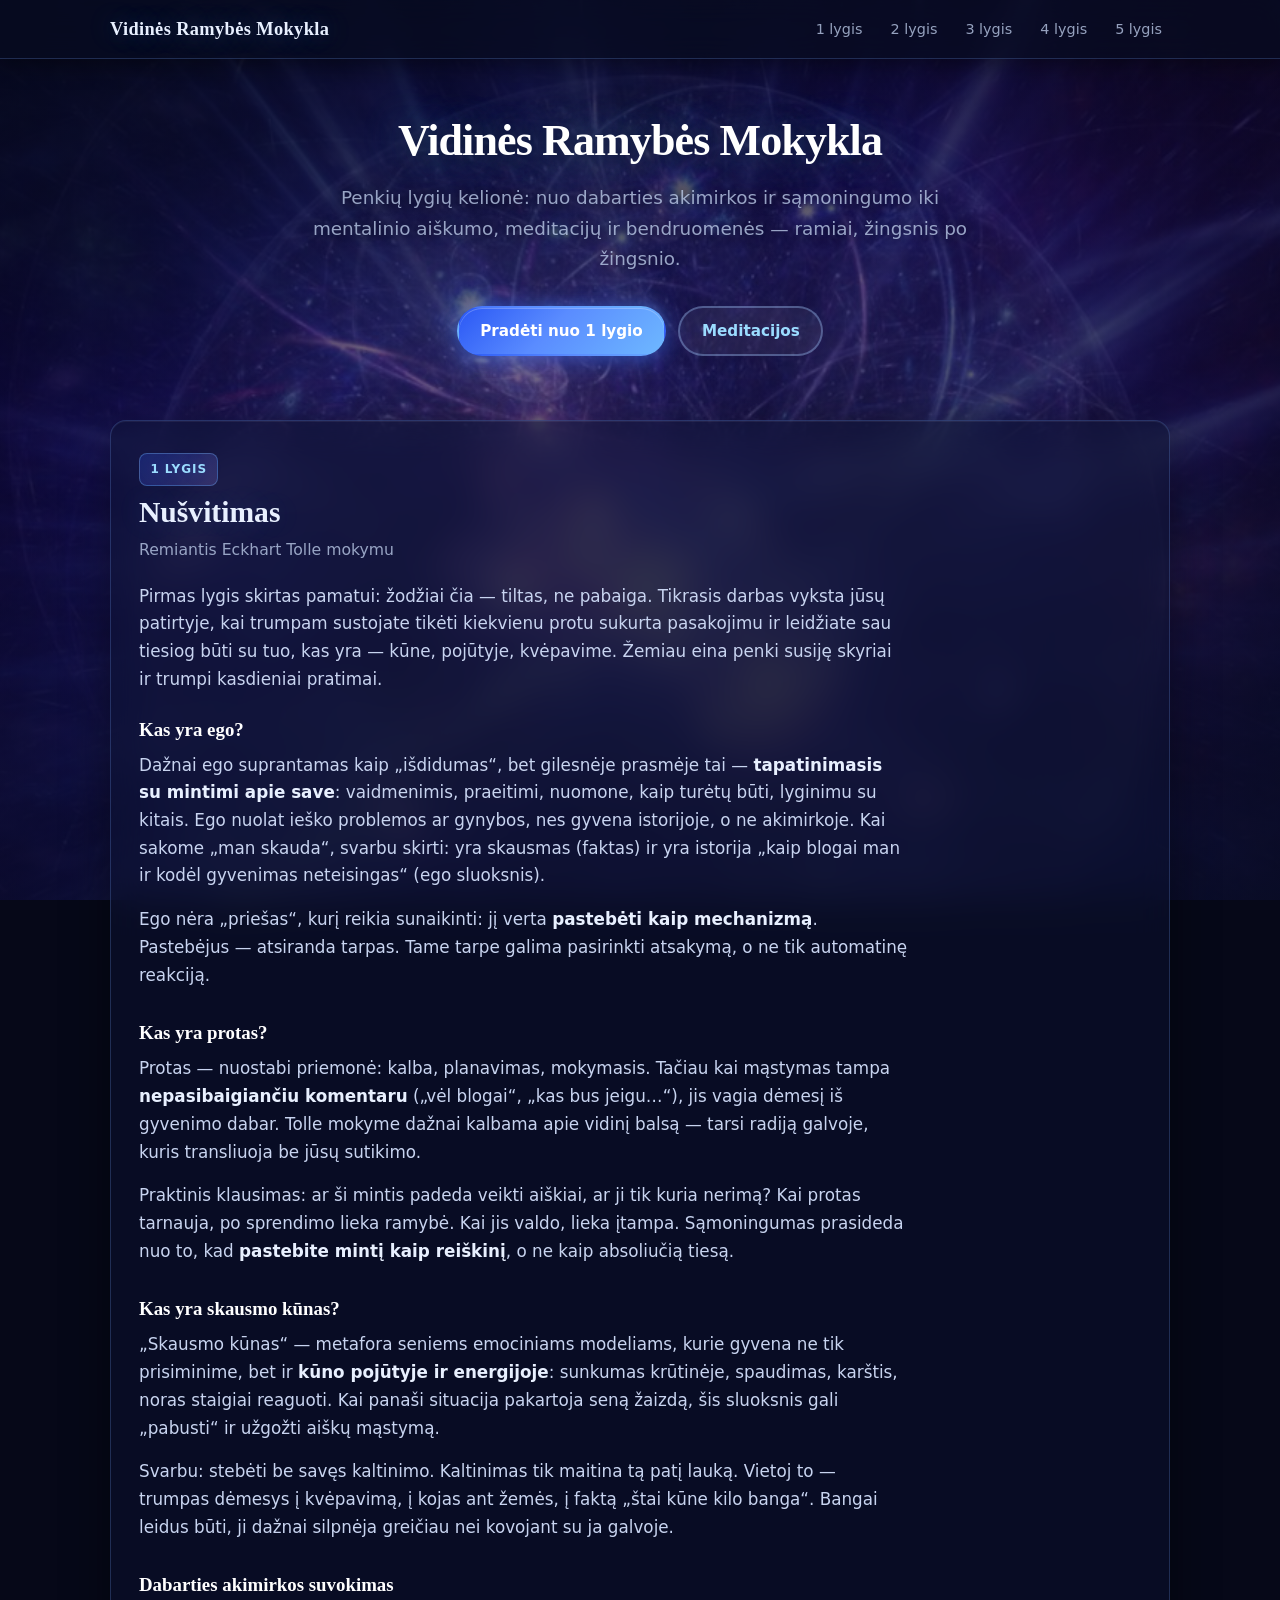
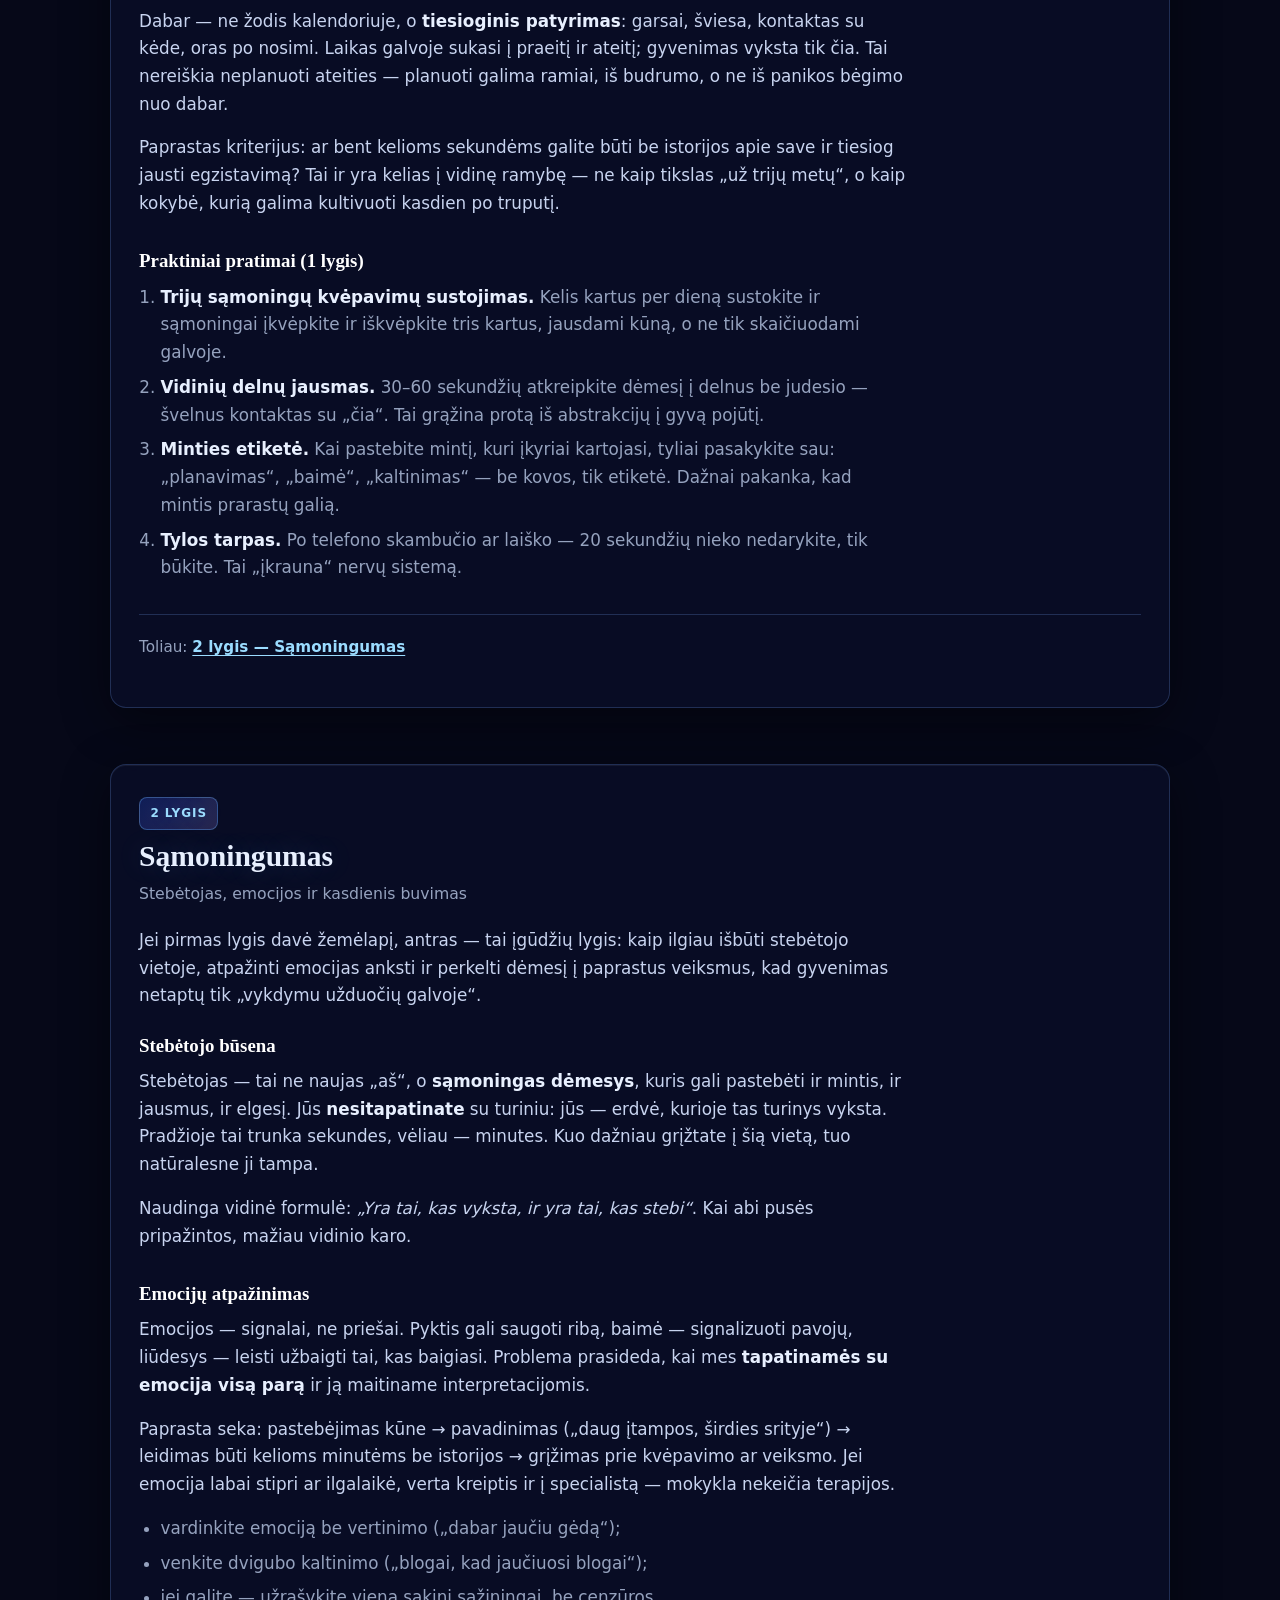
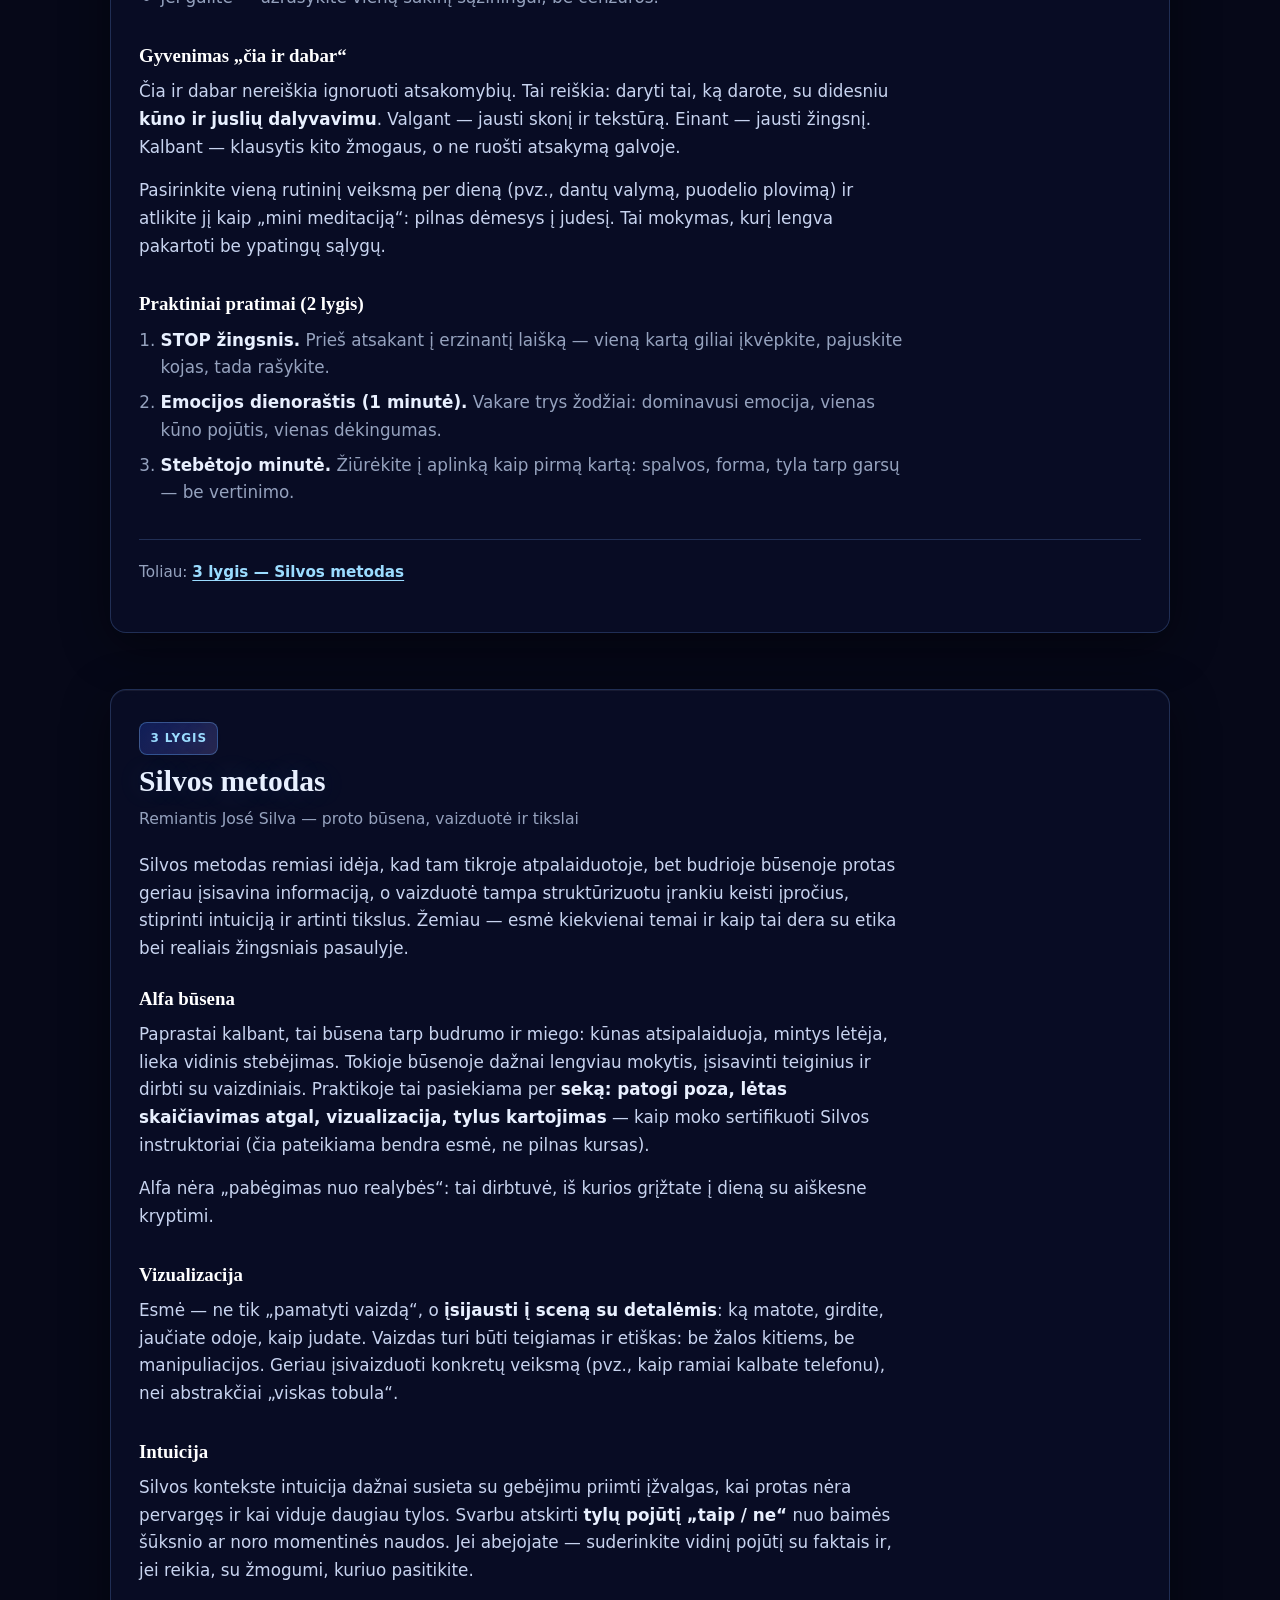
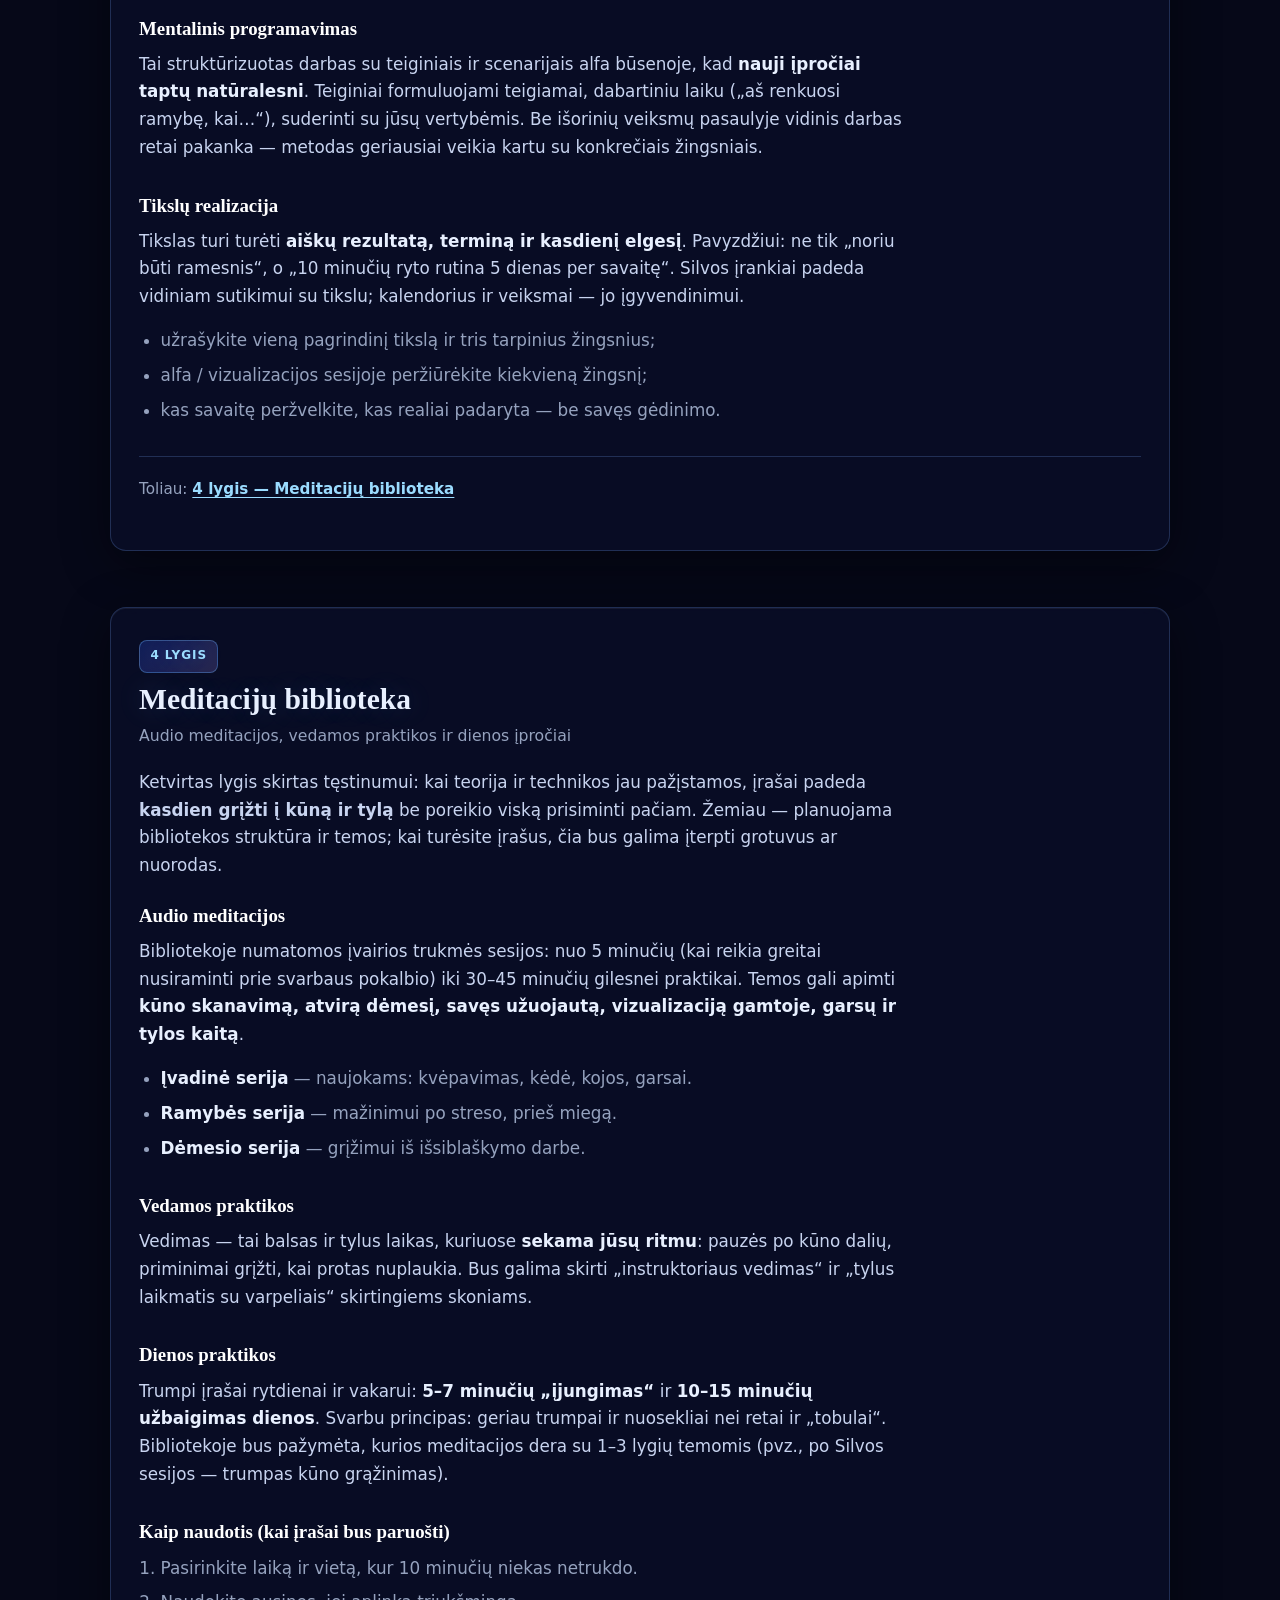
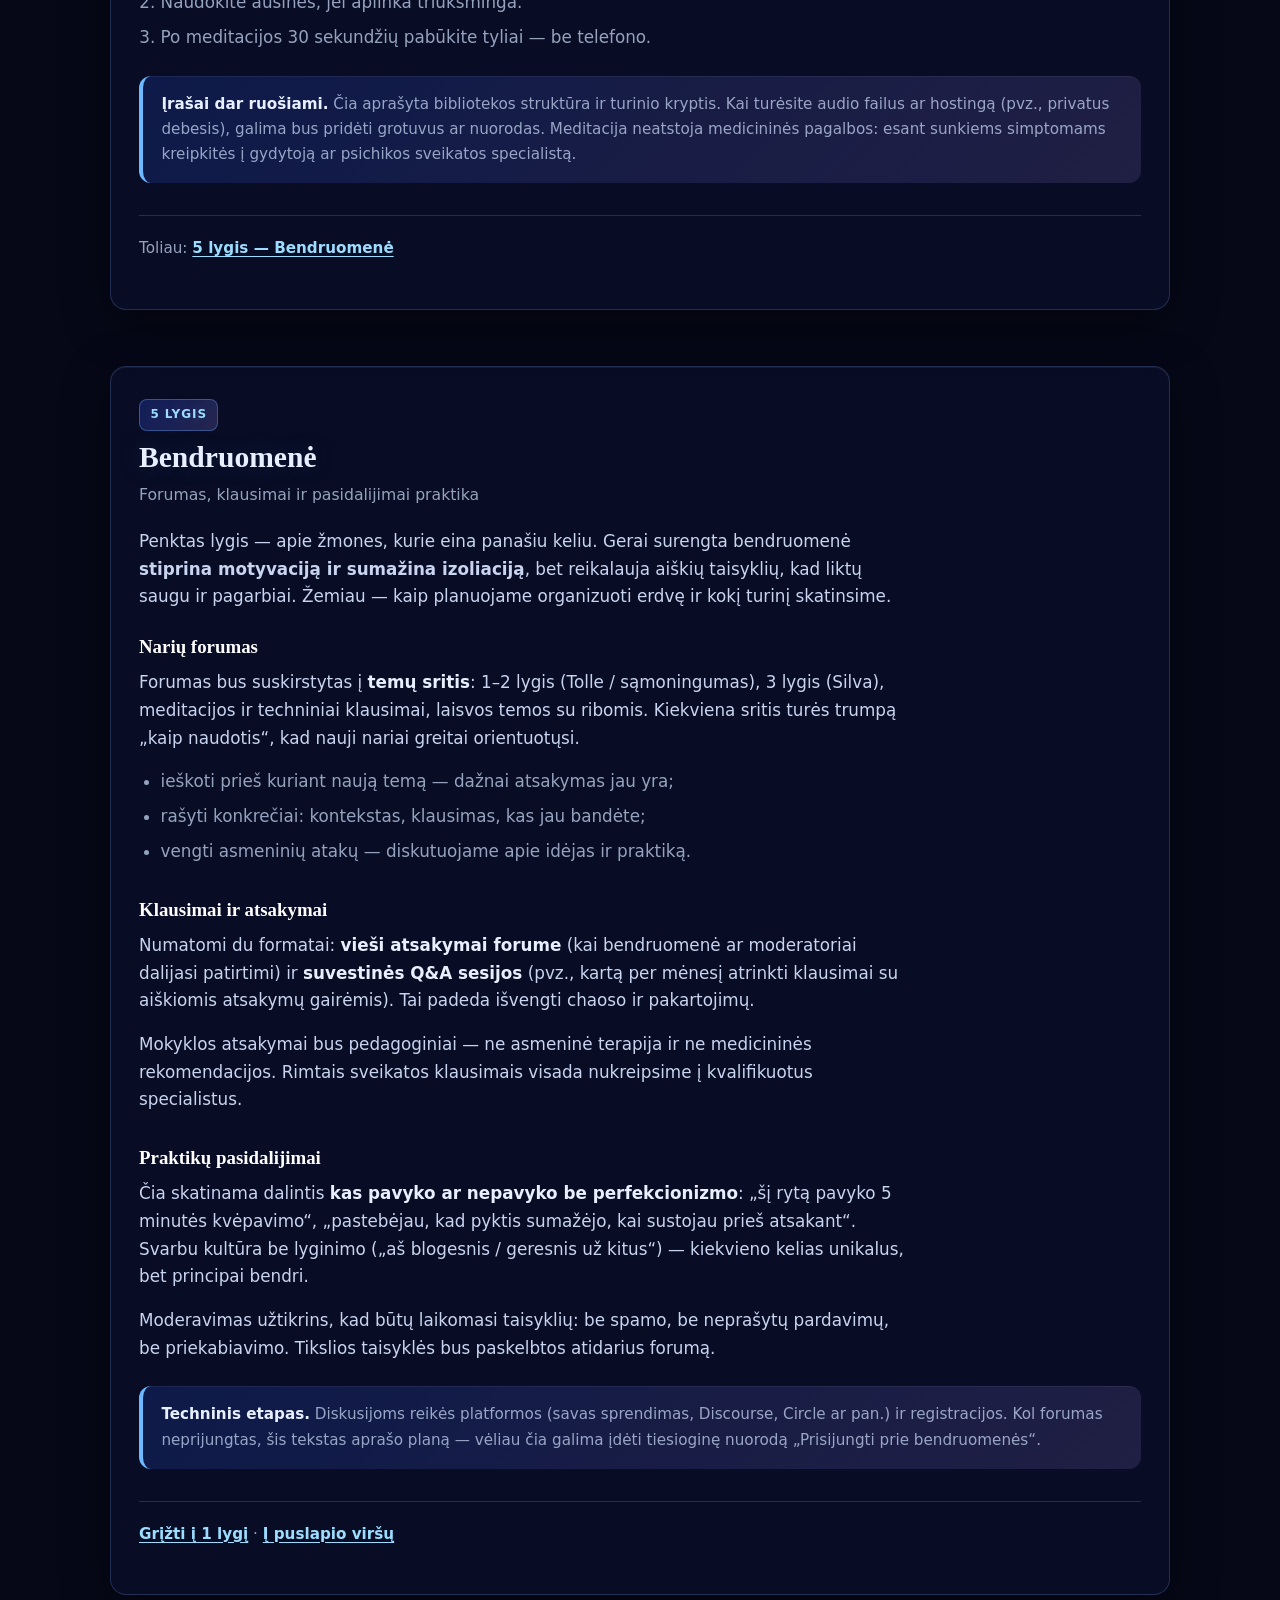
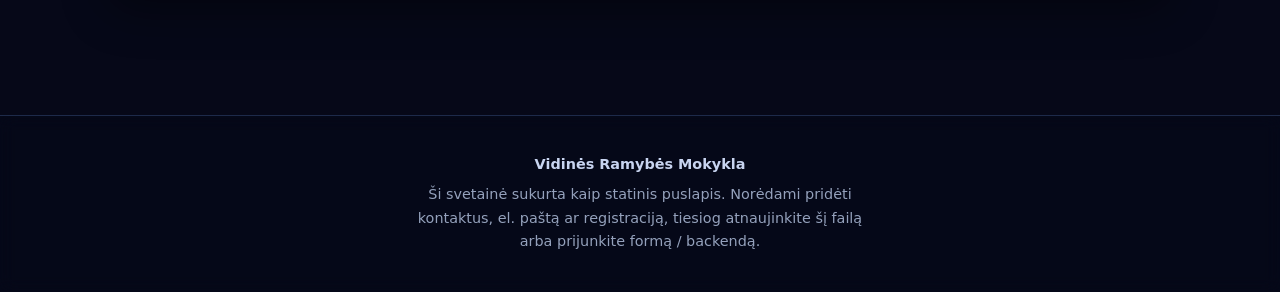
==== index.html @ c02daf8d "Deploying to gh-pages from @ Skautas/Futures-Signals-Bot@89c859c74b7f866d5cfedd783955d8740fedeebf 🚀" ====
<!DOCTYPE html>
<html lang="lt">
  <head>
    <meta charset="utf-8" />
    <meta name="viewport" content="width=device-width, initial-scale=1" />
    <meta
      name="description"
      content="Vidinės Ramybės Mokykla — kelionė per sąmoningumą, praktiką ir bendruomenę. Eckhart Tolle, José Silva ir meditacijos."
    />
    <title>Vidinės Ramybės Mokykla</title>
    <link rel="stylesheet" href="styles.css" />
  </head>
  <body>
    <a class="skip-link" href="#turinys">Pereiti prie turinio</a>

    <header class="site-header">
      <div class="header-inner">
        <a class="logo" href="#">Vidinės Ramybės Mokykla</a>
        <button
          type="button"
          class="nav-toggle"
          aria-expanded="false"
          aria-controls="main-nav"
        >
          Meniu
        </button>
        <nav id="main-nav" class="nav" aria-label="Pagrindinė navigacija">
          <ul class="nav-list">
            <li><a href="#lygis-1">1 lygis</a></li>
            <li><a href="#lygis-2">2 lygis</a></li>
            <li><a href="#lygis-3">3 lygis</a></li>
            <li><a href="#lygis-4">4 lygis</a></li>
            <li><a href="#lygis-5">5 lygis</a></li>
          </ul>
        </nav>
      </div>
    </header>

    <section class="hero" aria-labelledby="hero-title">
      <h1 id="hero-title">Vidinės Ramybės Mokykla</h1>
      <p class="tagline">
        Penkių lygių kelionė: nuo dabarties akimirkos ir sąmoningumo iki
        mentalinio aiškumo, meditacijų ir bendruomenės — ramiai, žingsnis po
        žingsnio.
      </p>
      <div class="hero-cta">
        <a class="btn btn-primary" href="#lygis-1">Pradėti nuo 1 lygio</a>
        <a class="btn btn-ghost" href="#lygis-4">Meditacijos</a>
      </div>
    </section>

    <main id="turinys">
      <section id="lygis-1" class="level-section" aria-labelledby="t1">
        <article class="level-card">
          <span class="level-badge">1 lygis</span>
          <h2 id="t1">Nušvitimas</h2>
          <p class="level-sub">Remiantis Eckhart Tolle mokymu</p>
          <p class="level-intro">
            Pirmas lygis skirtas pamatui: žodžiai čia — tiltas, ne pabaiga.
            Tikrasis darbas vyksta jūsų patirtyje, kai trumpam sustojate
            tikėti kiekvienu protu sukurta pasakojimu ir leidžiate sau tiesiog
            būti su tuo, kas yra — kūne, pojūtyje, kvėpavime. Žemiau eina
            penki susiję skyriai ir trumpi kasdieniai pratimai.
          </p>
          <div class="level-body">
            <h3>Kas yra ego?</h3>
            <p>
              Dažnai ego suprantamas kaip „išdidumas“, bet gilesnėje prasmėje tai
              — <strong>tapatinimasis su mintimi apie save</strong>: vaidmenimis,
              praeitimi, nuomone, kaip turėtų būti, lyginimu su kitais. Ego
              nuolat ieško problemos ar gynybos, nes gyvena istorijoje, o ne
              akimirkoje. Kai sakome „man skauda“, svarbu skirti: yra skausmas
              (faktas) ir yra istorija „kaip blogai man ir kodėl gyvenimas
              neteisingas“ (ego sluoksnis).
            </p>
            <p>
              Ego nėra „priešas“, kurį reikia sunaikinti: jį verta
              <strong>pastebėti kaip mechanizmą</strong>. Pastebėjus — atsiranda
              tarpas. Tame tarpe galima pasirinkti atsakymą, o ne tik automatinę
              reakciją.
            </p>

            <h3>Kas yra protas?</h3>
            <p>
              Protas — nuostabi priemonė: kalba, planavimas, mokymasis. Tačiau
              kai mąstymas tampa <strong>nepasibaigiančiu komentaru</strong>
              („vėl blogai“, „kas bus jeigu…“), jis vagia dėmesį iš gyvenimo
              dabar. Tolle mokyme dažnai kalbama apie vidinį balsą — tarsi
              radiją galvoje, kuris transliuoja be jūsų sutikimo.
            </p>
            <p>
              Praktinis klausimas: ar ši mintis padeda veikti aiškiai, ar ji
              tik kuria nerimą? Kai protas tarnauja, po sprendimo lieka ramybė.
              Kai jis valdo, lieka įtampa. Sąmoningumas prasideda nuo to, kad
              <strong>pastebite mintį kaip reiškinį</strong>, o ne kaip absoliučią
              tiesą.
            </p>

            <h3>Kas yra skausmo kūnas?</h3>
            <p>
              „Skausmo kūnas“ — metafora seniems emociniams modeliams, kurie
              gyvena ne tik prisiminime, bet ir <strong>kūno pojūtyje ir
              energijoje</strong>: sunkumas krūtinėje, spaudimas, karštis,
              noras staigiai reaguoti. Kai panaši situacija pakartoja seną
              žaizdą, šis sluoksnis gali „pabusti“ ir užgožti aiškų mąstymą.
            </p>
            <p>
              Svarbu: stebėti be savęs kaltinimo. Kaltinimas tik maitina tą patį
              lauką. Vietoj to — trumpas dėmesys į kvėpavimą, į kojas ant žemės,
              į faktą „štai kūne kilo banga“. Bangai leidus būti, ji dažnai
              silpnėja greičiau nei kovojant su ja galvoje.
            </p>

            <h3>Dabarties akimirkos suvokimas</h3>
            <p>
              Dabar — ne žodis kalendoriuje, o <strong>tiesioginis patyrimas</strong>:
              garsai, šviesa, kontaktas su kėde, oras po nosimi. Laikas galvoje
              sukasi į praeitį ir ateitį; gyvenimas vyksta tik čia. Tai nereiškia
              neplanuoti ateities — planuoti galima ramiai, iš budrumo, o ne iš
              panikos bėgimo nuo dabar.
            </p>
            <p>
              Paprastas kriterijus: ar bent kelioms sekundėms galite būti be
              istorijos apie save ir tiesiog jausti egzistavimą? Tai ir yra
              kelias į vidinę ramybę — ne kaip tikslas „už trijų metų“, o kaip
              kokybė, kurią galima kultivuoti kasdien po truputį.
            </p>

            <h3>Praktiniai pratimai (1 lygis)</h3>
            <ol>
              <li>
                <strong>Trijų sąmoningų kvėpavimų sustojimas.</strong> Kelis
                kartus per dieną sustokite ir sąmoningai įkvėpkite ir iškvėpkite
                tris kartus, jausdami kūną, o ne tik skaičiuodami galvoje.
              </li>
              <li>
                <strong>Vidinių delnų jausmas.</strong> 30–60 sekundžių
                atkreipkite dėmesį į delnus be judesio — švelnus kontaktas su
                „čia“. Tai grąžina protą iš abstrakcijų į gyvą pojūtį.
              </li>
              <li>
                <strong>Minties etiketė.</strong> Kai pastebite mintį, kuri įkyriai kartojasi,
                tyliai pasakykite sau: „planavimas“, „baimė“, „kaltinimas“ —
                be kovos, tik etiketė. Dažnai pakanka, kad mintis prarastų galią.
              </li>
              <li>
                <strong>Tylos tarpas.</strong> Po telefono skambučio ar
                laiško — 20 sekundžių nieko nedarykite, tik būkite. Tai
                „įkrauna“ nervų sistemą.
              </li>
            </ol>
          </div>
          <p class="level-next">
            Toliau: <a href="#lygis-2">2 lygis — Sąmoningumas</a>
          </p>
        </article>
      </section>

      <section id="lygis-2" class="level-section" aria-labelledby="t2">
        <article class="level-card">
          <span class="level-badge">2 lygis</span>
          <h2 id="t2">Sąmoningumas</h2>
          <p class="level-sub">Stebėtojas, emocijos ir kasdienis buvimas</p>
          <p class="level-intro">
            Jei pirmas lygis davė žemėlapį, antras — tai įgūdžių lygis: kaip
            ilgiau išbūti stebėtojo vietoje, atpažinti emocijas anksti ir
            perkelti dėmesį į paprastus veiksmus, kad gyvenimas netaptų tik
            „vykdymu užduočių galvoje“.
          </p>
          <div class="level-body">
            <h3>Stebėtojo būsena</h3>
            <p>
              Stebėtojas — tai ne naujas „aš“, o <strong>sąmoningas dėmesys</strong>,
              kuris gali pastebėti ir mintis, ir jausmus, ir elgesį. Jūs
              <strong>nesitapatinate</strong> su turiniu: jūs — erdvė, kurioje tas turinys vyksta.
              Pradžioje tai trunka sekundes, vėliau — minutes. Kuo dažniau
              grįžtate į šią vietą, tuo natūralesne ji tampa.
            </p>
            <p>
              Naudinga vidinė formulė: <em>„Yra tai, kas vyksta, ir yra tai,
              kas stebi“</em>. Kai abi pusės pripažintos, mažiau vidinio karo.
            </p>

            <h3>Emocijų atpažinimas</h3>
            <p>
              Emocijos — signalai, ne priešai. Pyktis gali saugoti ribą, baimė
              — signalizuoti pavojų, liūdesys — leisti užbaigti tai, kas baigiasi.
              Problema prasideda, kai mes <strong>tapatinamės su emocija visą
              parą</strong> ir ją maitiname interpretacijomis.
            </p>
            <p>
              Paprasta seka: pastebėjimas kūne → pavadinimas („daug įtampos,
              širdies srityje“) → leidimas būti kelioms minutėms be istorijos →
              grįžimas prie kvėpavimo ar veiksmo. Jei emocija labai stipri ar
              ilgalaikė, verta kreiptis ir į specialistą — mokykla nekeičia
              terapijos.
            </p>
            <ul>
              <li>vardinkite emociją be vertinimo („dabar jaučiu gėdą“);</li>
              <li>venkite dvigubo kaltinimo („blogai, kad jaučiuosi blogai“);</li>
              <li>jei galite — užrašykite vieną sakinį sąžiningai, be cenzūros.</li>
            </ul>

            <h3>Gyvenimas „čia ir dabar“</h3>
            <p>
              Čia ir dabar nereiškia ignoruoti atsakomybių. Tai reiškia: daryti
              tai, ką darote, su didesniu <strong>kūno ir juslių dalyvavimu</strong>.
              Valgant — jausti skonį ir tekstūrą. Einant — jausti žingsnį.
              Kalbant — klausytis kito žmogaus, o ne ruošti atsakymą galvoje.
            </p>
            <p>
              Pasirinkite vieną rutininį veiksmą per dieną (pvz., dantų valymą,
              puodelio plovimą) ir atlikite jį kaip „mini meditaciją“: pilnas
              dėmesys į judesį. Tai mokymas, kurį lengva pakartoti be ypatingų
              sąlygų.
            </p>

            <h3>Praktiniai pratimai (2 lygis)</h3>
            <ol>
              <li>
                <strong>STOP žingsnis.</strong> Prieš atsakant į erzinantį
                laišką — vieną kartą giliai įkvėpkite, pajuskite kojas, tada rašykite.
              </li>
              <li>
                <strong>Emocijos dienoraštis (1 minutė).</strong> Vakare trys
                žodžiai: dominavusi emocija, vienas kūno pojūtis, vienas
                dėkingumas.
              </li>
              <li>
                <strong>Stebėtojo minutė.</strong> Žiūrėkite į aplinką kaip
                pirmą kartą: spalvos, forma, tyla tarp garsų — be vertinimo.
              </li>
            </ol>
          </div>
          <p class="level-next">
            Toliau: <a href="#lygis-3">3 lygis — Silvos metodas</a>
          </p>
        </article>
      </section>

      <section id="lygis-3" class="level-section" aria-labelledby="t3">
        <article class="level-card">
          <span class="level-badge">3 lygis</span>
          <h2 id="t3">Silvos metodas</h2>
          <p class="level-sub">Remiantis José Silva — proto būsena, vaizduotė ir tikslai</p>
          <p class="level-intro">
            Silvos metodas remiasi idėja, kad tam tikroje atpalaiduotoje,
            bet budrioje būsenoje protas geriau įsisavina informaciją, o
            vaizduotė tampa struktūrizuotu įrankiu keisti įpročius, stiprinti
            intuiciją ir artinti tikslus. Žemiau — esmė kiekvienai temai ir kaip
            tai dera su etika bei realiais žingsniais pasaulyje.
          </p>
          <div class="level-body">
            <h3>Alfa būsena</h3>
            <p>
              Paprastai kalbant, tai būsena tarp budrumo ir miego: kūnas
              atsipalaiduoja, mintys lėtėja, lieka vidinis stebėjimas. Tokioje
              būsenoje dažnai lengviau mokytis, įsisavinti teiginius ir dirbti
              su vaizdiniais. Praktikoje tai pasiekiama per <strong>seką:
              patogi poza, lėtas skaičiavimas atgal, vizualizacija, tylus
              kartojimas</strong> — kaip moko sertifikuoti Silvos instruktoriai
              (čia pateikiama bendra esmė, ne pilnas kursas).
            </p>
            <p>
              Alfa nėra „pabėgimas nuo realybės“: tai dirbtuvė, iš kurios
              grįžtate į dieną su aiškesne kryptimi.
            </p>

            <h3>Vizualizacija</h3>
            <p>
              Esmė — ne tik „pamatyti vaizdą“, o <strong>įsijausti į sceną su
              detalėmis</strong>: ką matote, girdite, jaučiate odoje, kaip
              judate. Vaizdas turi būti teigiamas ir etiškas: be žalos kitiems,
              be manipuliacijos. Geriau įsivaizduoti konkretų veiksmą
              (pvz., kaip ramiai kalbate telefonu), nei abstrakčiai „viskas tobula“.
            </p>

            <h3>Intuicija</h3>
            <p>
              Silvos kontekste intuicija dažnai susieta su gebėjimu priimti
              įžvalgas, kai protas nėra pervargęs ir kai viduje daugiau tylos.
              Svarbu atskirti <strong>tylų pojūtį „taip / ne“</strong> nuo baimės
              šūksnio ar noro momentinės naudos. Jei abejojate — suderinkite
              vidinį pojūtį su faktais ir, jei reikia, su žmogumi, kuriuo
              pasitikite.
            </p>

            <h3>Mentalinis programavimas</h3>
            <p>
              Tai struktūrizuotas darbas su teiginiais ir scenarijais alfa
              būsenoje, kad <strong>nauji įpročiai taptų natūralesni</strong>.
              Teiginiai formuluojami teigiamai, dabartiniu laiku („aš renkuosi
              ramybę, kai…“), suderinti su jūsų vertybėmis. Be išorinių veiksmų
              pasaulyje vidinis darbas retai pakanka — metodas geriausiai veikia
              kartu su konkrečiais žingsniais.
            </p>

            <h3>Tikslų realizacija</h3>
            <p>
              Tikslas turi turėti <strong>aiškų rezultatą, terminą ir kasdienį
              elgesį</strong>. Pavyzdžiui: ne tik „noriu būti ramesnis“, o „10
              minučių ryto rutina 5 dienas per savaitę“. Silvos įrankiai padeda
              vidiniam sutikimui su tikslu; kalendorius ir veiksmai — jo
              įgyvendinimui.
            </p>
            <ul>
              <li>užrašykite vieną pagrindinį tikslą ir tris tarpinius žingsnius;</li>
              <li>alfa / vizualizacijos sesijoje peržiūrėkite kiekvieną žingsnį;</li>
              <li>kas savaitę peržvelkite, kas realiai padaryta — be savęs gėdinimo.</li>
            </ul>
          </div>
          <p class="level-next">
            Toliau: <a href="#lygis-4">4 lygis — Meditacijų biblioteka</a>
          </p>
        </article>
      </section>

      <section id="lygis-4" class="level-section" aria-labelledby="t4">
        <article class="level-card">
          <span class="level-badge">4 lygis</span>
          <h2 id="t4">Meditacijų biblioteka</h2>
          <p class="level-sub">Audio meditacijos, vedamos praktikos ir dienos įpročiai</p>
          <p class="level-intro">
            Ketvirtas lygis skirtas tęstinumui: kai teorija ir technikos jau
            pažįstamos, įrašai padeda <strong>kasdien grįžti į kūną ir
            tylą</strong> be poreikio viską prisiminti pačiam. Žemiau —
            planuojama bibliotekos struktūra ir temos; kai turėsite įrašus,
            čia bus galima įterpti grotuvus ar nuorodas.
          </p>
          <div class="level-body">
            <h3>Audio meditacijos</h3>
            <p>
              Bibliotekoje numatomos įvairios trukmės sesijos: nuo 5 minučių
              (kai reikia greitai nusiraminti prie svarbaus pokalbio) iki 30–45 minučių
              gilesnei praktikai. Temos gali apimti <strong>kūno skanavimą,
              atvirą dėmesį, savęs užuojautą, vizualizaciją gamtoje, garsų ir
              tylos kaitą</strong>.
            </p>
            <ul>
              <li><strong>Įvadinė serija</strong> — naujokams: kvėpavimas, kėdė, kojos, garsai.</li>
              <li><strong>Ramybės serija</strong> — mažinimui po streso, prieš miegą.</li>
              <li><strong>Dėmesio serija</strong> — grįžimui iš išsiblaškymo darbe.</li>
            </ul>

            <h3>Vedamos praktikos</h3>
            <p>
              Vedimas — tai balsas ir tylus laikas, kuriuose <strong>sekama jūsų
              ritmu</strong>: pauzės po kūno dalių, priminimai grįžti, kai
              protas nuplaukia. Bus galima skirti „instruktoriaus vedimas“ ir
              „tylus laikmatis su varpeliais“ skirtingiems skoniams.
            </p>

            <h3>Dienos praktikos</h3>
            <p>
              Trumpi įrašai rytdienai ir vakarui: <strong>5–7 minučių
              „įjungimas“</strong> ir <strong>10–15 minučių užbaigimas dienos</strong>.
              Svarbu principas: geriau trumpai ir nuosekliai nei retai ir
              „tobulai“. Bibliotekoje bus pažymėta, kurios meditacijos dera su
              1–3 lygių temomis (pvz., po Silvos sesijos — trumpas kūno
              grąžinimas).
            </p>

            <h3>Kaip naudotis (kai įrašai bus paruošti)</h3>
            <ol>
              <li>Pasirinkite laiką ir vietą, kur 10 minučių niekas netrukdo.</li>
              <li>Naudokite ausines, jei aplinka triukšminga.</li>
              <li>Po meditacijos 30 sekundžių pabūkite tyliai — be telefono.</li>
            </ol>
          </div>
          <div class="note-box">
            <strong>Įrašai dar ruošiami.</strong>
            Čia aprašyta bibliotekos struktūra ir turinio kryptis. Kai turėsite
            audio failus ar hostingą (pvz., privatus debesis), galima bus
            pridėti grotuvus ar nuorodas. Meditacija neatstoja medicininės
            pagalbos: esant sunkiems simptomams kreipkitės į gydytoją ar
            psichikos sveikatos specialistą.
          </div>
          <p class="level-next">
            Toliau: <a href="#lygis-5">5 lygis — Bendruomenė</a>
          </p>
        </article>
      </section>

      <section id="lygis-5" class="level-section" aria-labelledby="t5">
        <article class="level-card">
          <span class="level-badge">5 lygis</span>
          <h2 id="t5">Bendruomenė</h2>
          <p class="level-sub">Forumas, klausimai ir pasidalijimai praktika</p>
          <p class="level-intro">
            Penktas lygis — apie žmones, kurie eina panašiu keliu. Gerai
            surengta bendruomenė <strong>stiprina motyvaciją ir sumažina
            izoliaciją</strong>, bet reikalauja aiškių taisyklių, kad liktų saugu ir
            pagarbiai. Žemiau — kaip planuojame organizuoti erdvę ir kokį turinį
            skatinsime.
          </p>
          <div class="level-body">
            <h3>Narių forumas</h3>
            <p>
              Forumas bus suskirstytas į <strong>temų sritis</strong>: 1–2
              lygis (Tolle / sąmoningumas), 3 lygis (Silva), meditacijos ir
              techniniai klausimai, laisvos temos su ribomis. Kiekviena sritis
              turės trumpą „kaip naudotis“, kad nauji nariai greitai
              orientuotųsi.
            </p>
            <ul>
              <li>ieškoti prieš kuriant naują temą — dažnai atsakymas jau yra;</li>
              <li>rašyti konkrečiai: kontekstas, klausimas, kas jau bandėte;</li>
              <li>vengti asmeninių atakų — diskutuojame apie idėjas ir praktiką.</li>
            </ul>

            <h3>Klausimai ir atsakymai</h3>
            <p>
              Numatomi du formatai: <strong>vieši atsakymai forume</strong> (kai
              bendruomenė ar moderatoriai dalijasi patirtimi) ir
              <strong>suvestinės Q&amp;A sesijos</strong> (pvz., kartą per mėnesį
              atrinkti klausimai su aiškiomis atsakymų gairėmis). Tai padeda
              išvengti chaoso ir pakartojimų.
            </p>
            <p>
              Mokyklos atsakymai bus pedagoginiai — ne asmeninė terapija ir ne
              medicininės rekomendacijos. Rimtais sveikatos klausimais visada
              nukreipsime į kvalifikuotus specialistus.
            </p>

            <h3>Praktikų pasidalijimai</h3>
            <p>
              Čia skatinama dalintis <strong>kas pavyko ar nepavyko be
              perfekcionizmo</strong>: „šį rytą pavyko 5 minutės kvėpavimo“,
              „pastebėjau, kad pyktis sumažėjo, kai sustojau prieš atsakant“.
              Svarbu kultūra be lyginimo („aš blogesnis / geresnis už kitus“) —
              kiekvieno kelias unikalus, bet principai bendri.
            </p>
            <p>
              Moderavimas užtikrins, kad būtų laikomasi taisyklių: be spamo, be
              neprašytų pardavimų, be priekabiavimo. Tikslios taisyklės bus
              paskelbtos atidarius forumą.
            </p>
          </div>
          <div class="note-box">
            <strong>Techninis etapas.</strong>
            Diskusijoms reikės platformos (savas sprendimas, Discourse, Circle
            ar pan.) ir registracijos. Kol forumas neprijungtas, šis tekstas
            aprašo planą — vėliau čia galima įdėti tiesioginę nuorodą
            „Prisijungti prie bendruomenės“.
          </div>
          <p class="level-next">
            <a href="#lygis-1">Grįžti į 1 lygį</a> ·
            <a href="#">Į puslapio viršų</a>
          </p>
        </article>
      </section>
    </main>

    <footer class="site-footer">
      <p><strong>Vidinės Ramybės Mokykla</strong></p>
      <p>
        Ši svetainė sukurta kaip statinis puslapis. Norėdami pridėti kontaktus,
        el. paštą ar registraciją, tiesiog atnaujinkite šį failą arba
        prijunkite formą / backendą.
      </p>
    </footer>

    <script src="app.js" defer></script>
  </body>
</html>
---- styles.css ----
/* Vidinės Ramybės Mokykla — kosminis fonas (paveikslas + tamsi stiklo estetika) */
:root {
  --void: #060818;
  --text: #e8f0ff;
  --text-soft: #c8d4f0;
  --muted: rgba(190, 205, 235, 0.78);
  --accent: #6eb8ff;
  --accent-bright: #9bdcff;
  --accent-deep: #3d7dd4;
  --violet: #a78bfa;
  --magenta-soft: rgba(180, 100, 220, 0.35);
  --line: rgba(120, 170, 255, 0.22);
  --line-strong: rgba(160, 200, 255, 0.35);
  --glass: rgba(12, 18, 48, 0.52);
  --glass-light: rgba(25, 35, 80, 0.45);
  --shadow: rgba(0, 0, 0, 0.45);
  --glow-cyan: rgba(110, 200, 255, 0.25);
  --radius: 16px;
  --font-sans: "Segoe UI", system-ui, -apple-system, sans-serif;
  --font-serif: "Georgia", "Times New Roman", serif;
  --max: 72ch;
  --cosmic-bg: url("images/cosmic-bg.png");
}

*,
*::before,
*::after {
  box-sizing: border-box;
}

html {
  scroll-behavior: smooth;
}

body {
  margin: 0;
  font-family: var(--font-sans);
  font-size: 1.05rem;
  line-height: 1.65;
  color: var(--text);
  background-color: var(--void);
  /* Paveikslas + tamsūs sluoksniai skaitomumui ir gylio jausmui */
  background-image: linear-gradient(
      165deg,
      rgba(6, 10, 28, 0.82) 0%,
      rgba(18, 8, 42, 0.55) 38%,
      rgba(8, 12, 36, 0.78) 100%
    ),
    radial-gradient(ellipse 90% 70% at 50% 45%, transparent 0%, rgba(4, 6, 20, 0.55) 100%),
    var(--cosmic-bg);
  background-size: cover;
  background-position: center center;
  background-repeat: no-repeat;
  background-attachment: fixed;
  min-height: 100vh;
}

a {
  color: var(--accent-bright);
  text-decoration-thickness: 1px;
  text-underline-offset: 3px;
}

a:hover {
  color: #fff;
  text-shadow: 0 0 12px var(--glow-cyan);
}

.skip-link {
  position: absolute;
  left: -9999px;
  top: auto;
  width: 1px;
  height: 1px;
  overflow: hidden;
}

.skip-link:focus {
  left: 1rem;
  top: 1rem;
  width: auto;
  height: auto;
  padding: 0.5rem 1rem;
  background: linear-gradient(135deg, #2b58f5, #6eb8ff);
  color: #fff;
  z-index: 1000;
}

.site-header {
  position: sticky;
  top: 0;
  z-index: 50;
  background: rgba(8, 12, 32, 0.72);
  backdrop-filter: blur(14px);
  -webkit-backdrop-filter: blur(14px);
  border-bottom: 1px solid var(--line);
  box-shadow: 0 4px 24px var(--shadow);
}

.header-inner {
  max-width: 1100px;
  margin: 0 auto;
  padding: 0.85rem 1.25rem;
  display: flex;
  align-items: center;
  justify-content: space-between;
  gap: 1rem;
}

.logo {
  font-family: var(--font-serif);
  font-size: 1.15rem;
  font-weight: 600;
  color: var(--text);
  text-decoration: none;
  letter-spacing: 0.02em;
  text-shadow: 0 0 24px rgba(110, 184, 255, 0.35);
}

.logo:hover {
  color: var(--accent-bright);
}

.nav-toggle {
  display: none;
  background: var(--glass-light);
  border: 1px solid var(--line);
  border-radius: 8px;
  padding: 0.45rem 0.65rem;
  cursor: pointer;
  font-size: 1rem;
  color: var(--text-soft);
}

.nav-list {
  list-style: none;
  margin: 0;
  padding: 0;
  display: flex;
  flex-wrap: wrap;
  gap: 0.35rem 0.75rem;
  align-items: center;
  justify-content: flex-end;
}

.nav-list a {
  text-decoration: none;
  font-size: 0.9rem;
  color: var(--muted);
  padding: 0.35rem 0.5rem;
  border-radius: 8px;
}

.nav-list a:hover {
  background: rgba(110, 184, 255, 0.12);
  color: var(--accent-bright);
}

.hero {
  max-width: 900px;
  margin: 0 auto;
  padding: 3.5rem 1.25rem 4rem;
  text-align: center;
}

.hero h1 {
  font-family: var(--font-serif);
  font-size: clamp(2rem, 5vw, 2.75rem);
  font-weight: 600;
  line-height: 1.2;
  margin: 0 0 1rem;
  letter-spacing: -0.02em;
  color: #fff;
  text-shadow: 0 0 40px rgba(100, 180, 255, 0.45), 0 2px 20px rgba(0, 0, 0, 0.5);
}

.hero .tagline {
  font-size: 1.15rem;
  color: var(--muted);
  max-width: 38em;
  margin: 0 auto 2rem;
  text-shadow: 0 1px 12px rgba(0, 0, 0, 0.6);
}

.hero-cta {
  display: inline-flex;
  flex-wrap: wrap;
  gap: 0.75rem;
  justify-content: center;
}

.btn {
  display: inline-block;
  padding: 0.65rem 1.35rem;
  border-radius: 999px;
  font-size: 0.95rem;
  font-weight: 600;
  text-decoration: none;
  border: 2px solid transparent;
  cursor: pointer;
  transition: background 0.22s, color 0.22s, border-color 0.22s, box-shadow 0.22s,
    transform 0.2s;
}

.btn-primary {
  background: linear-gradient(135deg, #2b58f5 0%, #5a8cff 45%, #6eb8ff 100%);
  color: #fff;
  box-shadow: 0 4px 28px rgba(43, 88, 245, 0.45), 0 0 20px rgba(110, 184, 255, 0.25),
    inset 0 1px 0 rgba(255, 255, 255, 0.25);
}

.btn-primary:hover {
  background: linear-gradient(135deg, #3d6fff 0%, #7ec8ff 100%);
  color: #fff;
  box-shadow: 0 6px 36px rgba(43, 88, 245, 0.55), 0 0 28px rgba(110, 200, 255, 0.35);
  transform: translateY(-1px);
}

.btn-ghost {
  background: rgba(255, 255, 255, 0.06);
  color: var(--accent-bright);
  border-color: var(--line-strong);
}

.btn-ghost:hover {
  background: rgba(110, 184, 255, 0.12);
  border-color: rgba(155, 220, 255, 0.55);
  color: #fff;
}

main {
  max-width: 1100px;
  margin: 0 auto;
  padding: 0 1.25rem 4rem;
}

.level-section {
  margin-bottom: 3.5rem;
  scroll-margin-top: 5rem;
}

.level-card {
  background: var(--glass);
  backdrop-filter: blur(18px);
  -webkit-backdrop-filter: blur(18px);
  border: 1px solid var(--line);
  border-radius: var(--radius);
  padding: 2rem 1.75rem;
  box-shadow: 0 12px 48px var(--shadow), inset 0 1px 0 rgba(255, 255, 255, 0.06);
}

.level-badge {
  display: inline-block;
  font-size: 0.75rem;
  font-weight: 700;
  letter-spacing: 0.08em;
  text-transform: uppercase;
  color: var(--accent-bright);
  background: linear-gradient(
    135deg,
    rgba(43, 88, 245, 0.25),
    rgba(167, 139, 250, 0.2)
  );
  padding: 0.35rem 0.65rem;
  border-radius: 8px;
  border: 1px solid rgba(110, 184, 255, 0.35);
  margin-bottom: 0.5rem;
  text-shadow: 0 0 20px var(--glow-cyan);
}

.level-card h2 {
  font-family: var(--font-serif);
  font-size: clamp(1.45rem, 3vw, 1.85rem);
  margin: 0 0 0.35rem;
  line-height: 1.25;
  color: var(--text);
  text-shadow: 0 0 28px rgba(110, 184, 255, 0.2);
}

.level-sub {
  color: var(--muted);
  font-size: 0.98rem;
  margin: 0 0 1.25rem;
}

.level-intro {
  margin: 0 0 1.5rem;
  max-width: var(--max);
  color: var(--text-soft);
}

.level-body {
  max-width: var(--max);
}

.level-body h3 {
  font-family: var(--font-serif);
  font-size: 1.18rem;
  margin: 2rem 0 0.6rem;
  color: #fff;
  line-height: 1.3;
}

.level-body h3:first-of-type {
  margin-top: 0.25rem;
}

.level-body p {
  margin: 0 0 1rem;
  color: var(--text-soft);
}

.level-body strong {
  color: var(--text);
}

.level-body ul,
.level-body ol {
  margin: 0 0 1.15rem;
  padding-left: 1.35rem;
  color: var(--muted);
}

.level-body li {
  margin-bottom: 0.45rem;
}

.level-body li:last-child {
  margin-bottom: 0;
}

.level-next {
  margin-top: 2rem;
  padding-top: 1.25rem;
  border-top: 1px solid var(--line);
  font-size: 0.95rem;
  color: var(--muted);
}

.level-next a {
  font-weight: 600;
}

.topic-list {
  margin: 0;
  padding: 0;
  list-style: none;
  display: grid;
  gap: 0.85rem;
}

.topic-list li {
  padding: 0.85rem 1rem;
  border-radius: 10px;
  border: 1px solid var(--line);
  background: rgba(255, 255, 255, 0.04);
}

.topic-list strong {
  display: block;
  font-size: 1rem;
  margin-bottom: 0.25rem;
  color: var(--text);
}

.topic-list span {
  font-size: 0.92rem;
  color: var(--muted);
}

.note-box {
  margin-top: 1.5rem;
  padding: 1rem 1.15rem;
  border-radius: 12px;
  background: linear-gradient(
    135deg,
    rgba(43, 88, 245, 0.18),
    rgba(167, 139, 250, 0.15)
  );
  border-left: 4px solid var(--accent);
  font-size: 0.95rem;
  color: var(--muted);
  box-shadow: inset 0 1px 0 rgba(255, 255, 255, 0.06);
}

.note-box strong {
  color: var(--text);
}

.site-footer {
  border-top: 1px solid var(--line);
  padding: 2rem 1.25rem;
  text-align: center;
  color: var(--muted);
  font-size: 0.9rem;
  background: rgba(4, 8, 24, 0.5);
  backdrop-filter: blur(8px);
}

.site-footer p {
  margin: 0.35rem 0;
  max-width: 50ch;
  margin-left: auto;
  margin-right: auto;
}

.site-footer strong {
  color: var(--text-soft);
}

@media (max-width: 768px) {
  body {
    background-attachment: scroll;
  }

  .nav-toggle {
    display: block;
  }

  .nav {
    position: absolute;
    left: 0;
    right: 0;
    top: 100%;
    background: rgba(10, 14, 36, 0.95);
    backdrop-filter: blur(14px);
    border-bottom: 1px solid var(--line);
    padding: 1rem 1.25rem 1.25rem;
    display: none;
  }

  .nav.is-open {
    display: block;
  }

  .nav-list {
    flex-direction: column;
    align-items: stretch;
  }

  .nav-list a {
    padding: 0.6rem 0.5rem;
  }

  .header-inner {
    position: relative;
    flex-wrap: wrap;
  }
}

@media (prefers-reduced-motion: reduce) {
  .btn-primary:hover {
    transform: none;
  }
}
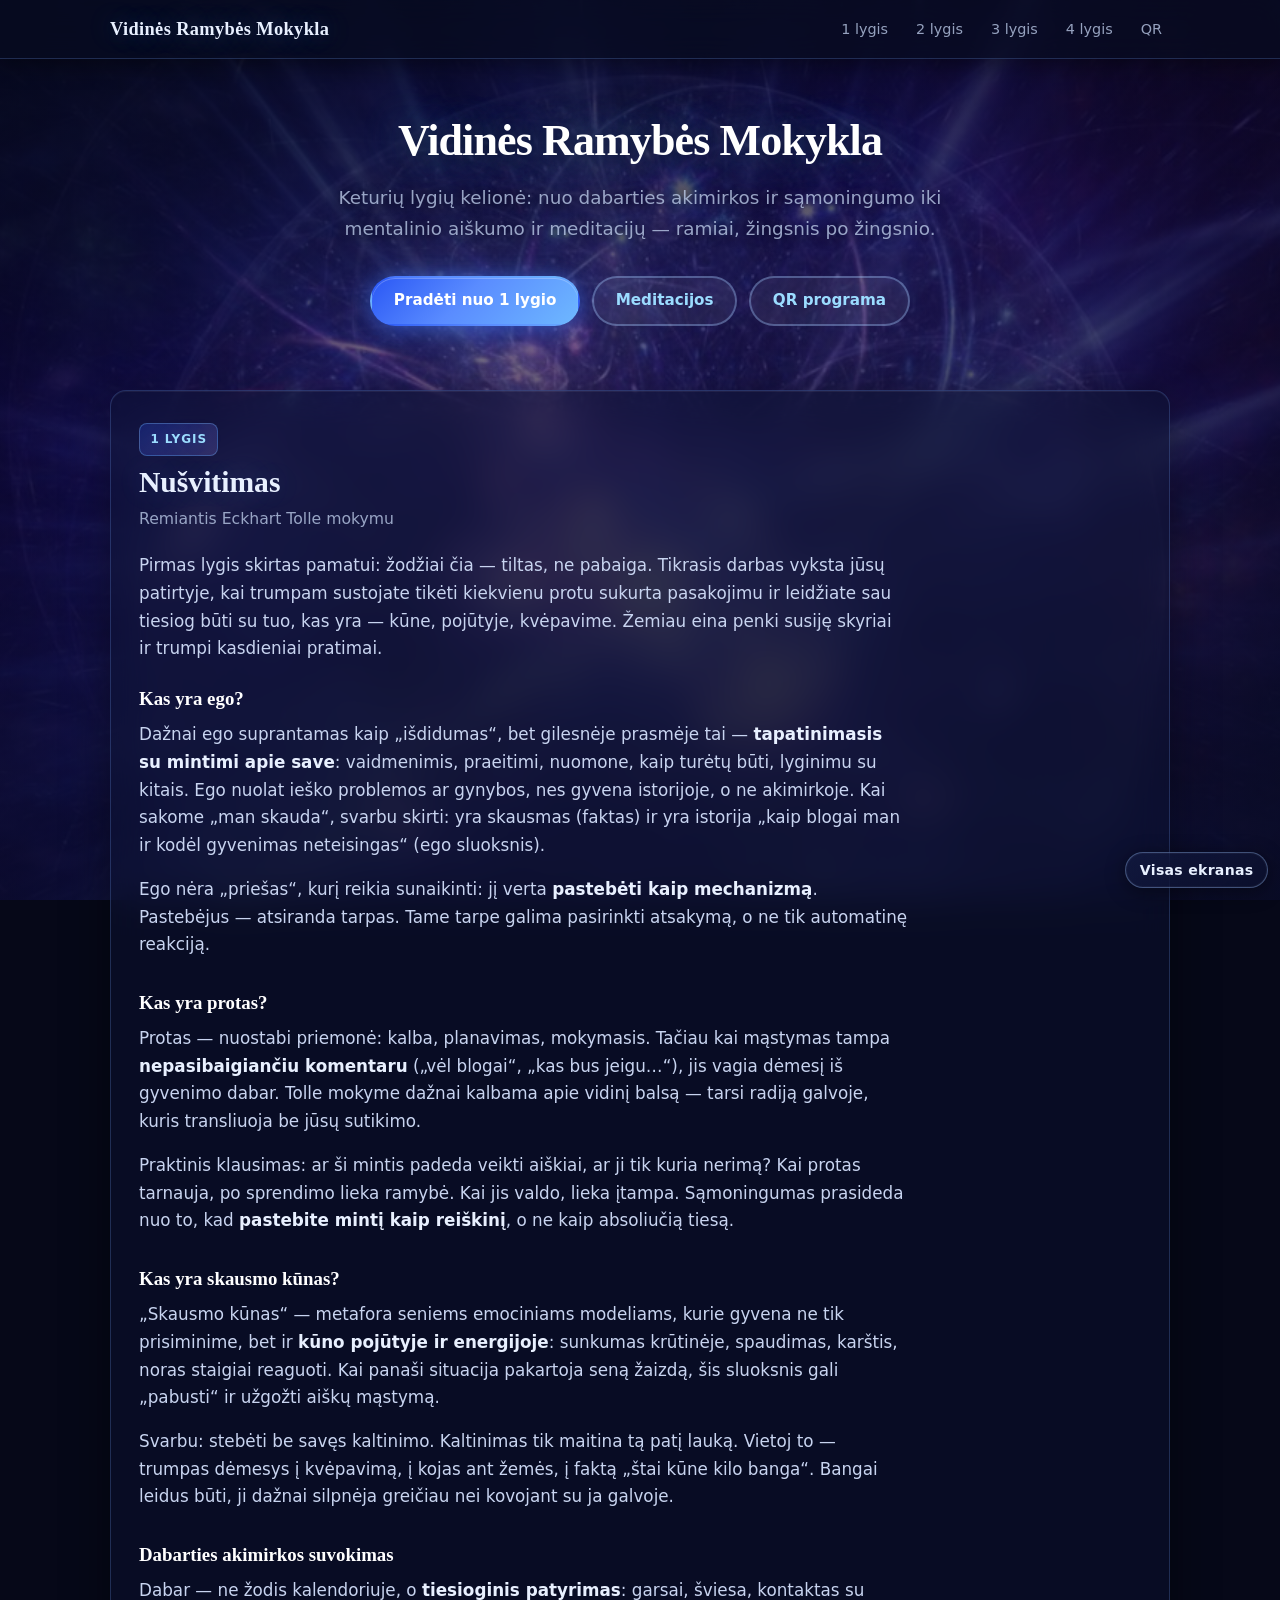
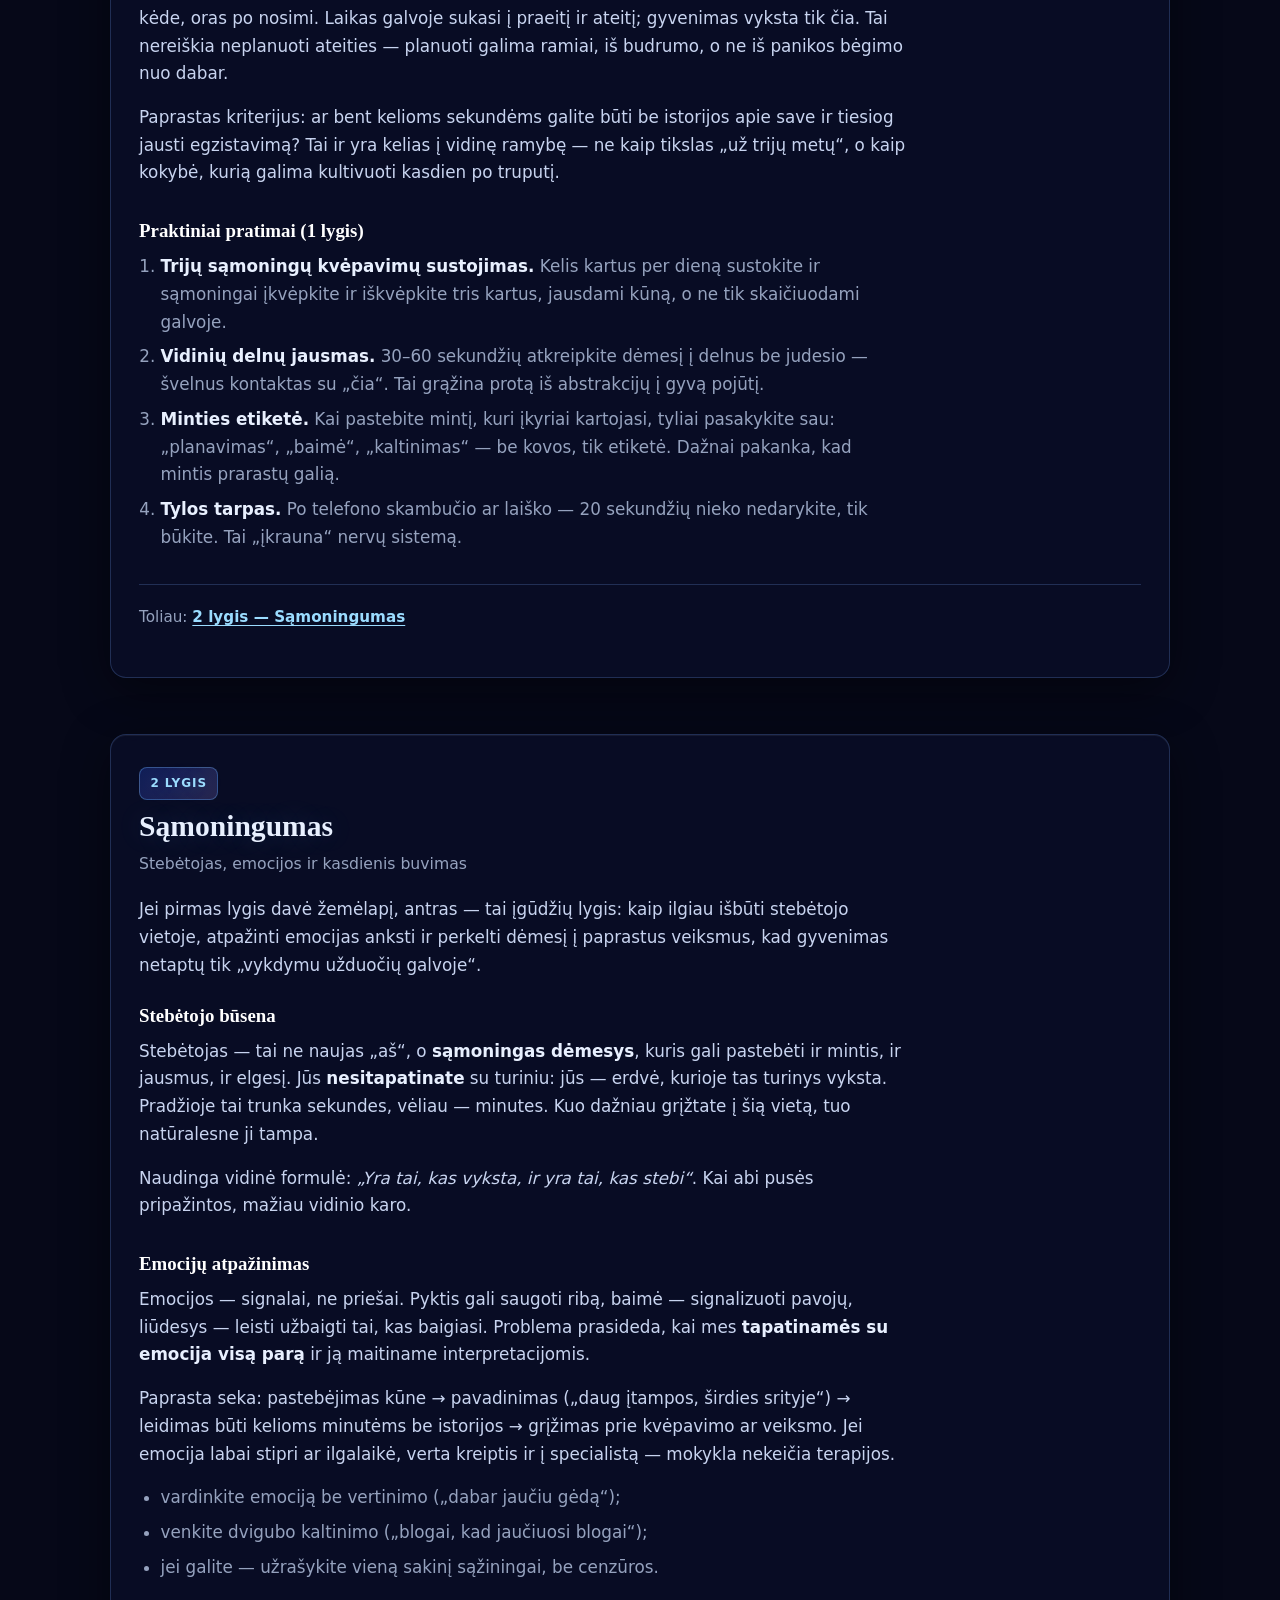
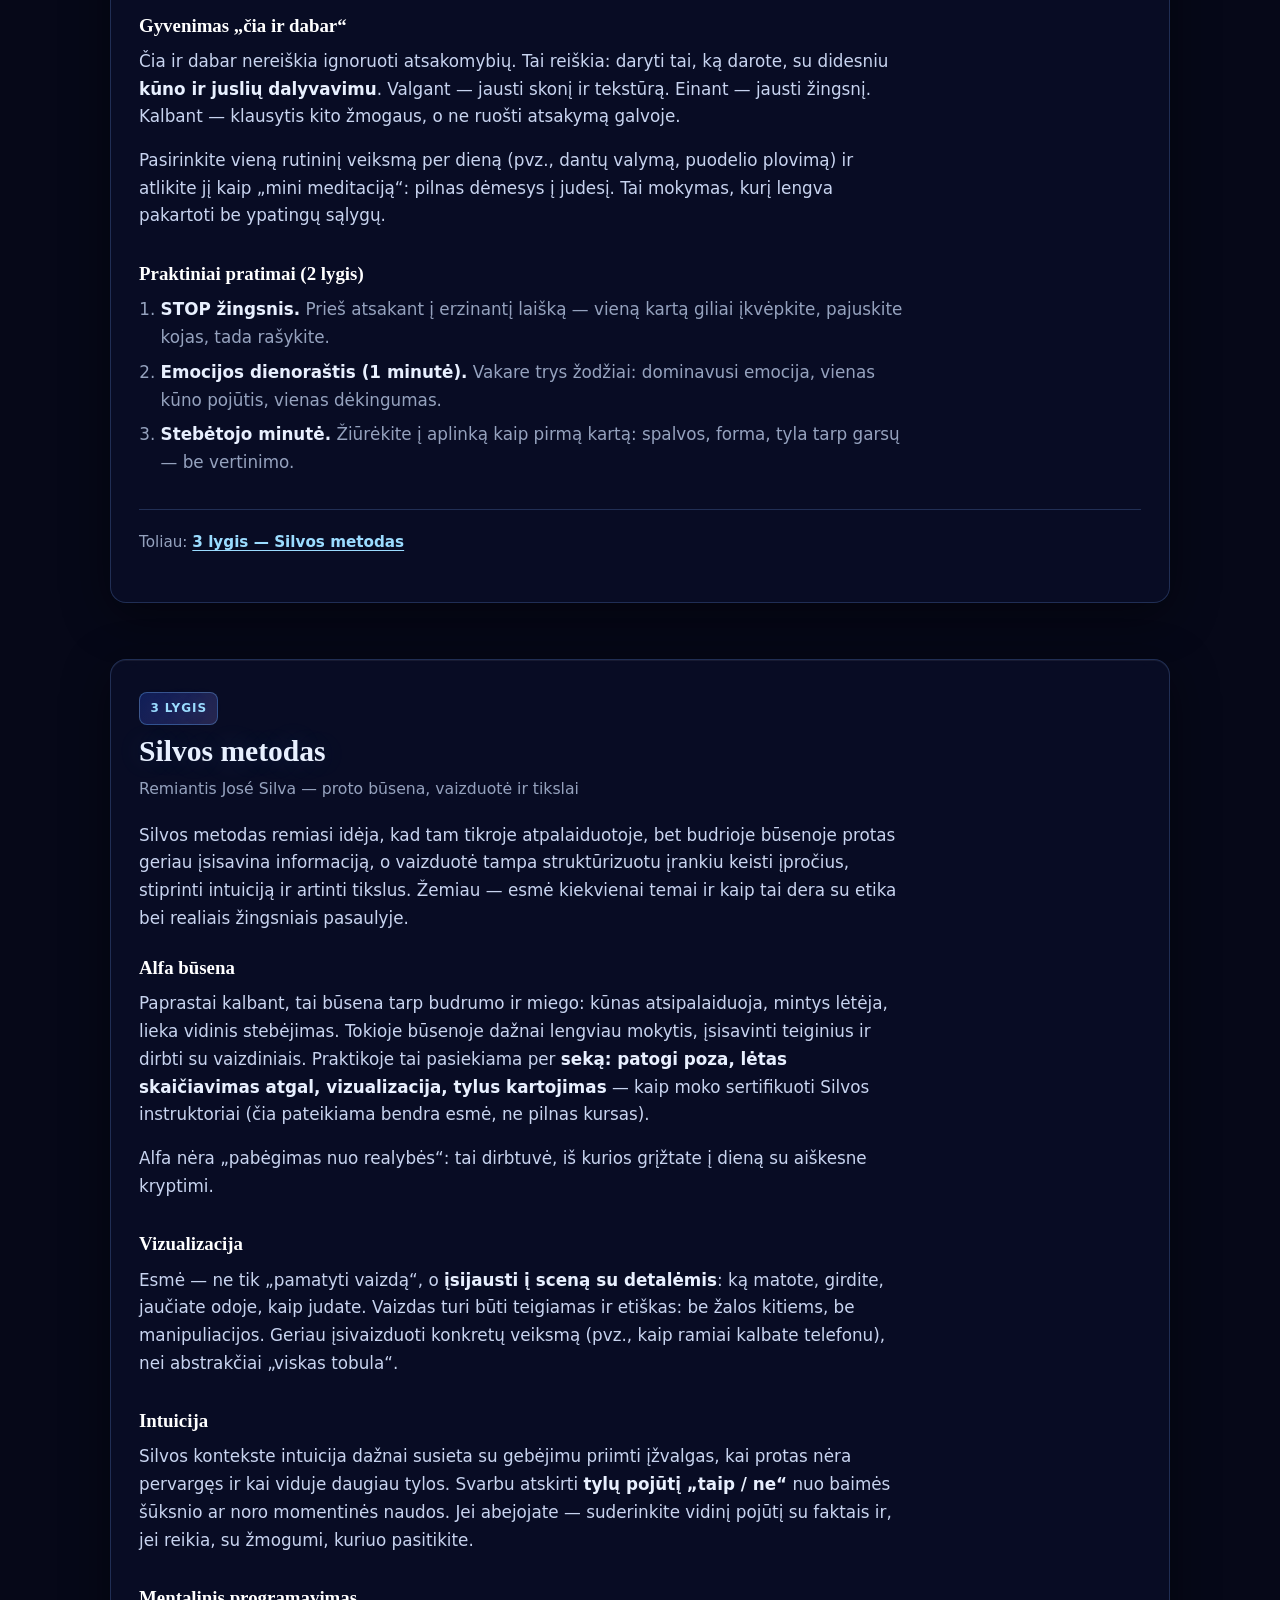
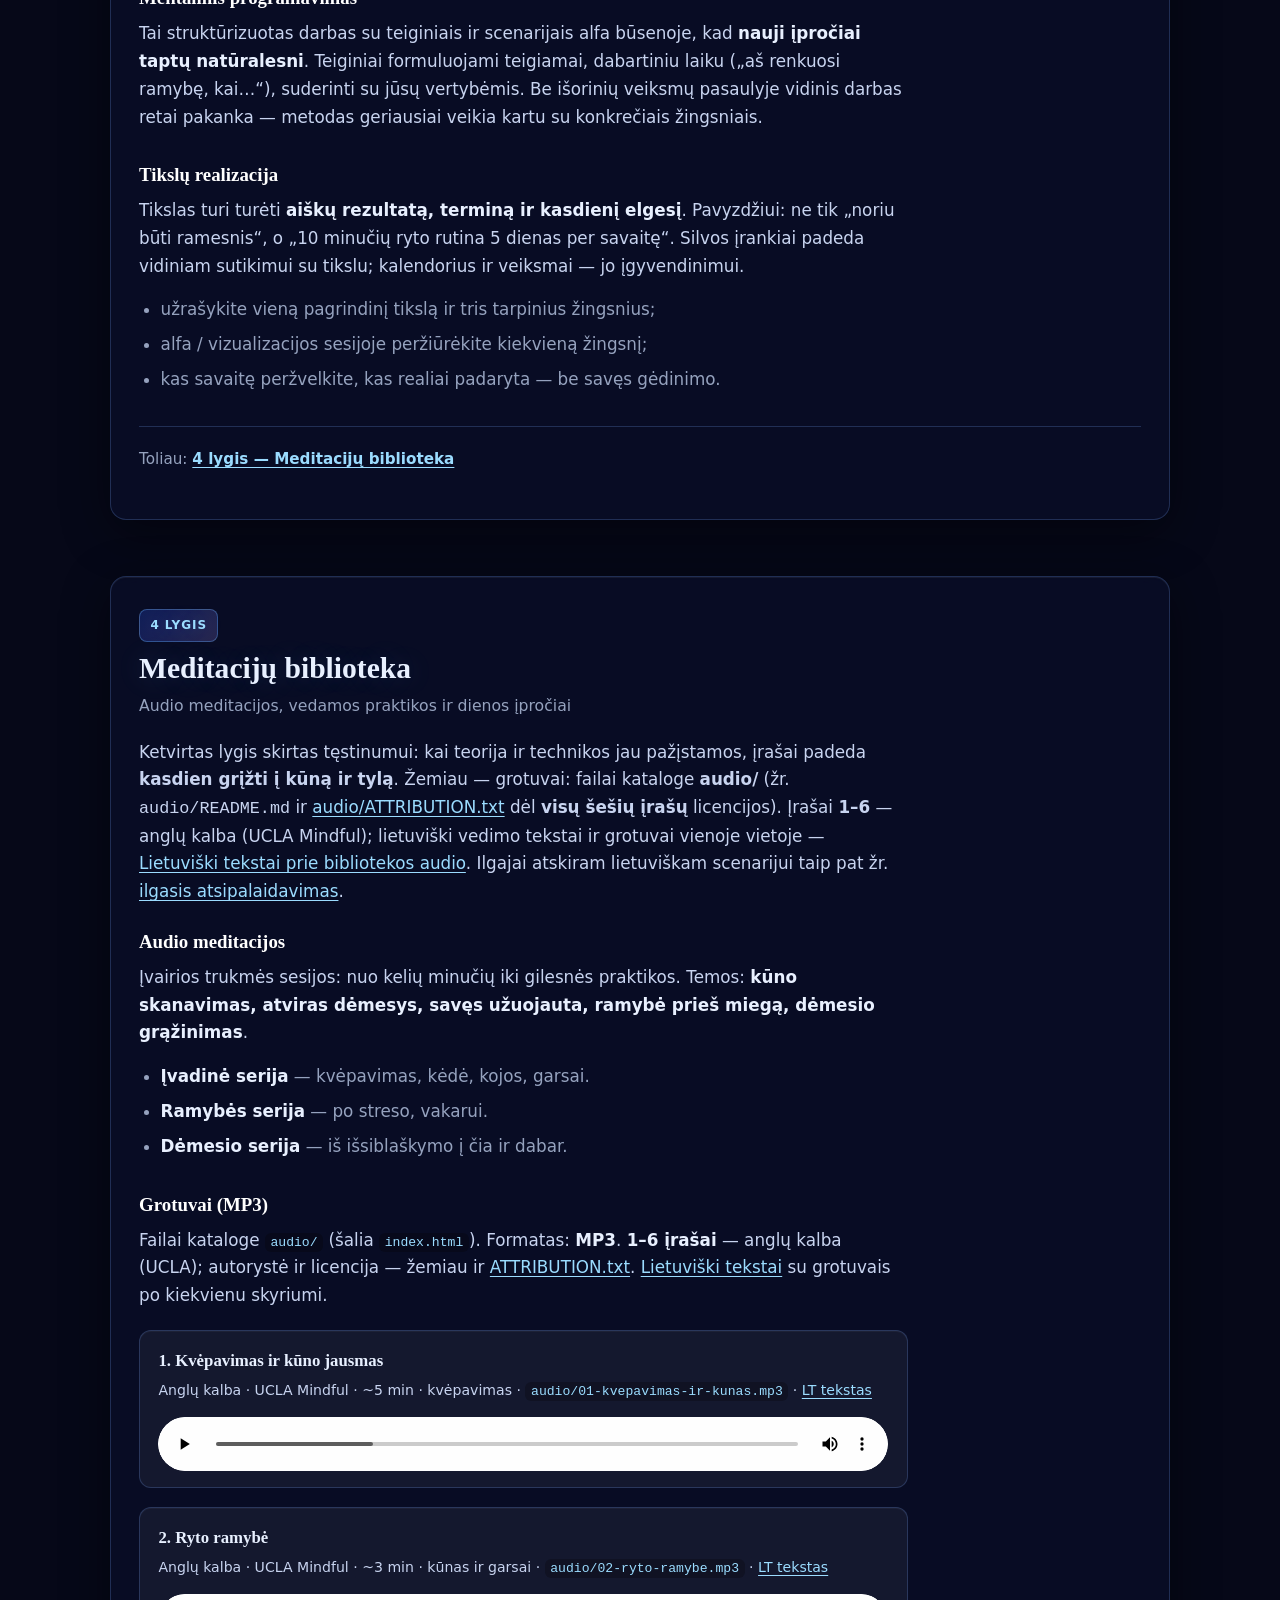
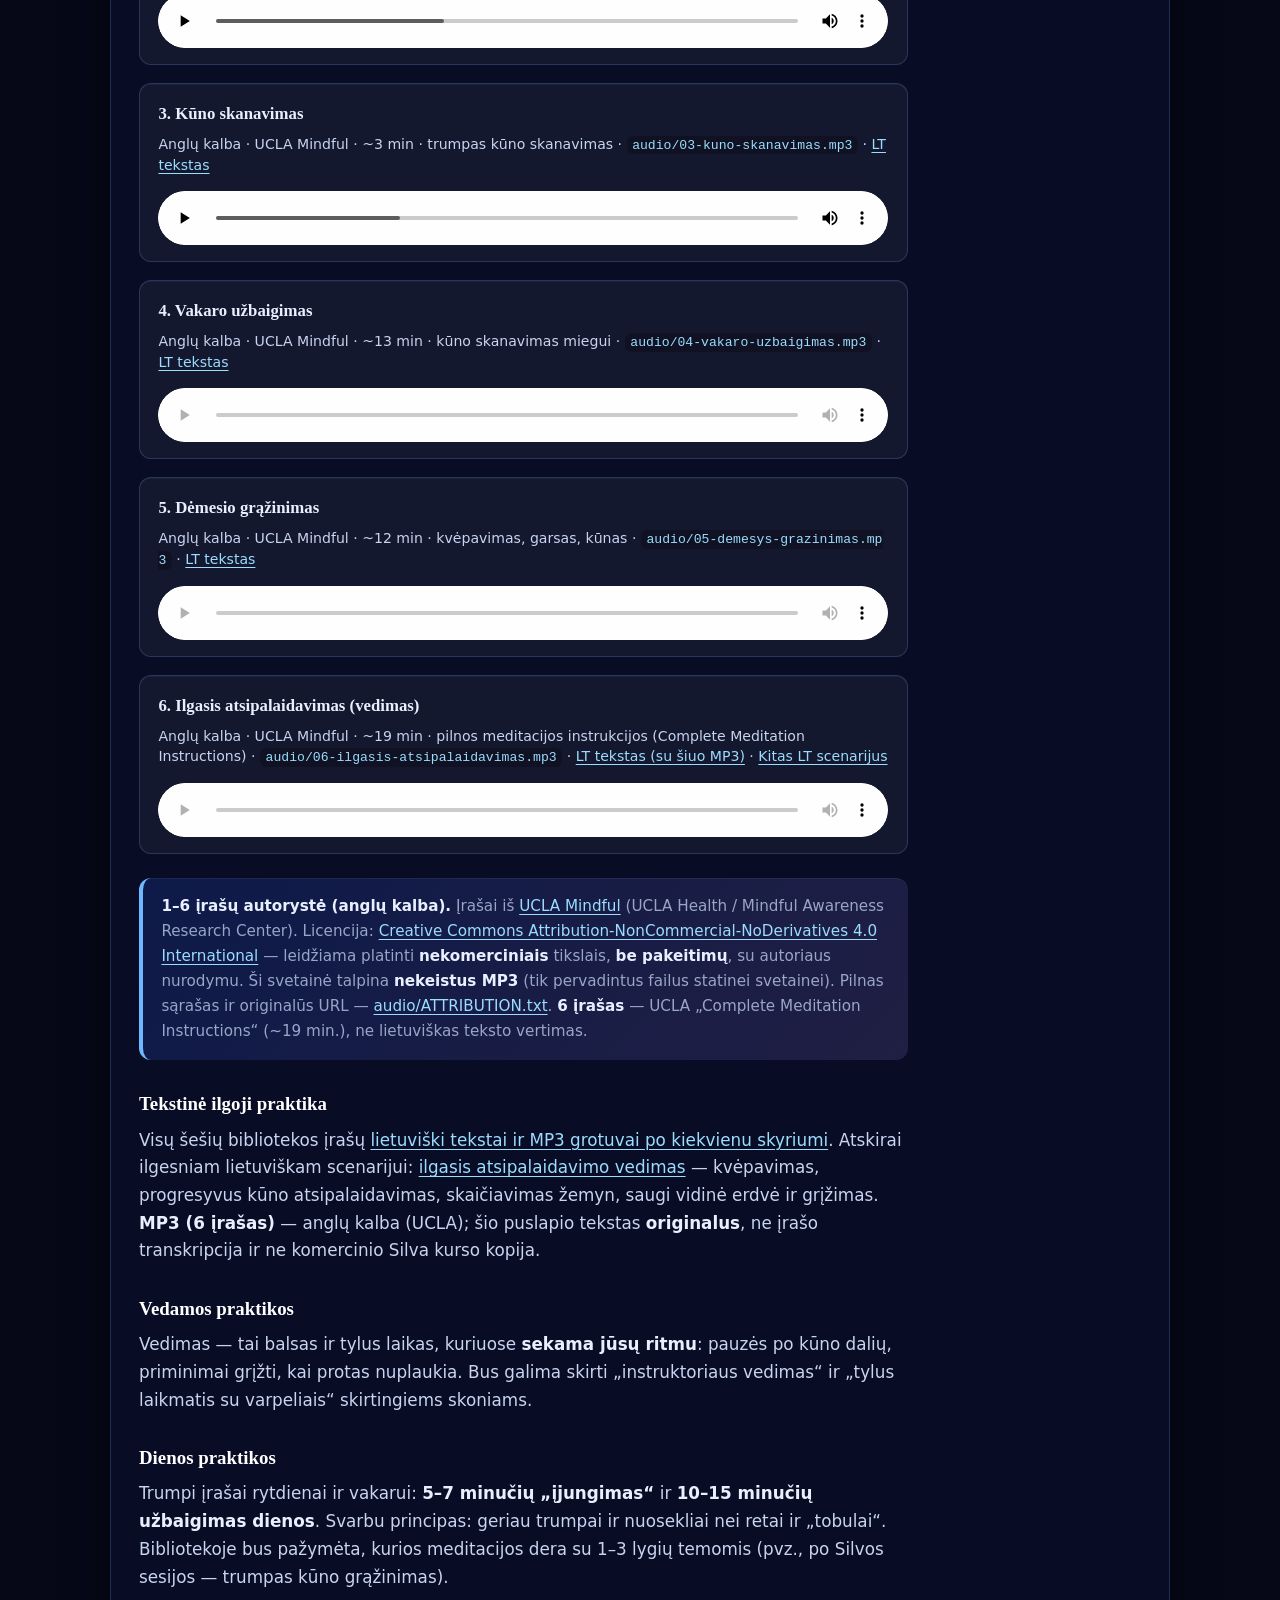
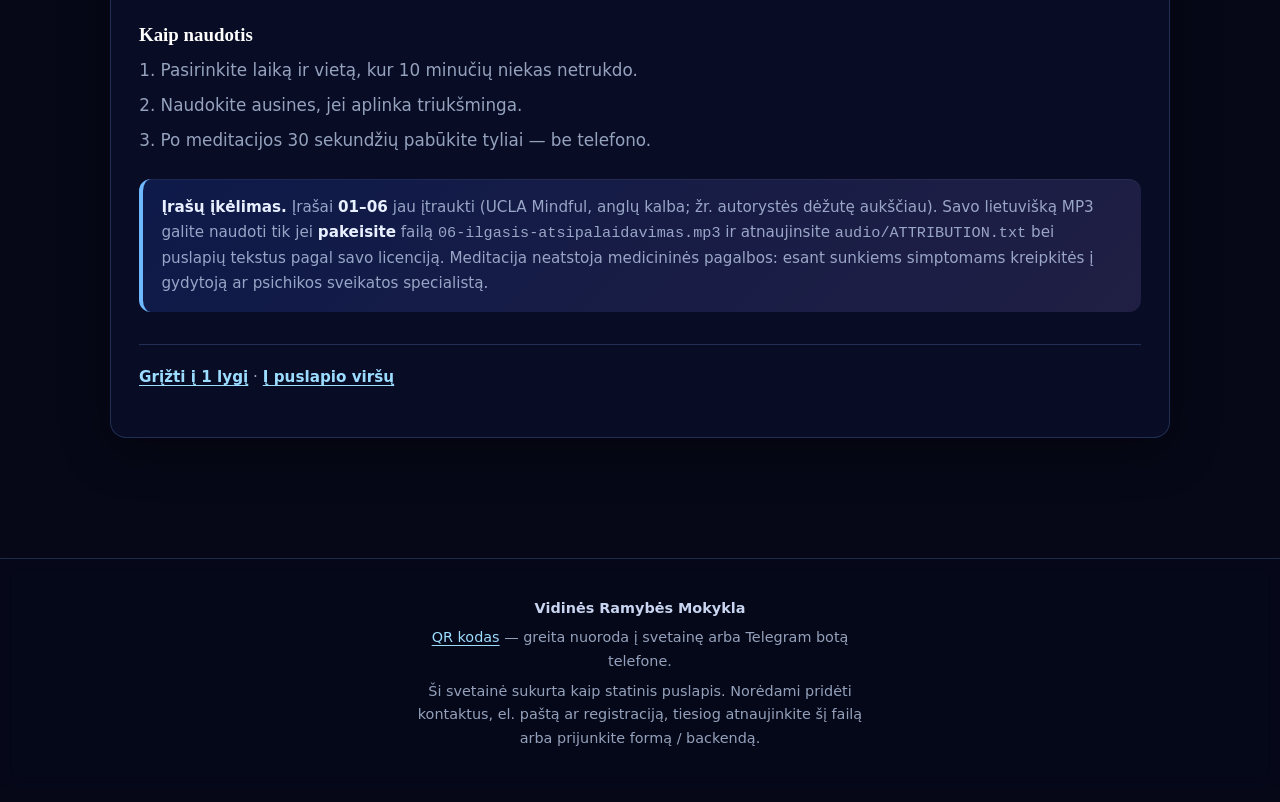
==== commit bb235263: "Deploying to gh-pages from @ Skautas/Futures-Signals-Bot@1faf6499305d6f091fa06e1286a1375ebd273007 🚀" ====
--- a/index.html
+++ b/index.html
@@ -5,7 +5,7 @@
     <meta name="viewport" content="width=device-width, initial-scale=1" />
     <meta
       name="description"
-      content="Vidinės Ramybės Mokykla — kelionė per sąmoningumą, praktiką ir bendruomenę. Eckhart Tolle, José Silva ir meditacijos."
+      content="Vidinės Ramybės Mokykla — kelionė per sąmoningumą, praktiką ir meditacijas. Eckhart Tolle, José Silva."
     />
     <title>Vidinės Ramybės Mokykla</title>
     <link rel="stylesheet" href="styles.css" />
@@ -30,7 +30,7 @@
             <li><a href="#lygis-2">2 lygis</a></li>
             <li><a href="#lygis-3">3 lygis</a></li>
             <li><a href="#lygis-4">4 lygis</a></li>
-            <li><a href="#lygis-5">5 lygis</a></li>
+            <li><a href="qr-vidine-ramybe.html">QR</a></li>
           </ul>
         </nav>
       </div>
@@ -39,13 +39,13 @@
     <section class="hero" aria-labelledby="hero-title">
       <h1 id="hero-title">Vidinės Ramybės Mokykla</h1>
       <p class="tagline">
-        Penkių lygių kelionė: nuo dabarties akimirkos ir sąmoningumo iki
-        mentalinio aiškumo, meditacijų ir bendruomenės — ramiai, žingsnis po
-        žingsnio.
+        Keturių lygių kelionė: nuo dabarties akimirkos ir sąmoningumo iki
+        mentalinio aiškumo ir meditacijų — ramiai, žingsnis po žingsnio.
       </p>
       <div class="hero-cta">
         <a class="btn btn-primary" href="#lygis-1">Pradėti nuo 1 lygio</a>
         <a class="btn btn-ghost" href="#lygis-4">Meditacijos</a>
+        <a class="btn btn-ghost" href="qr-vidine-ramybe.html">QR programa</a>
       </div>
     </section>
 
@@ -323,24 +323,156 @@
           <p class="level-intro">
             Ketvirtas lygis skirtas tęstinumui: kai teorija ir technikos jau
             pažįstamos, įrašai padeda <strong>kasdien grįžti į kūną ir
-            tylą</strong> be poreikio viską prisiminti pačiam. Žemiau —
-            planuojama bibliotekos struktūra ir temos; kai turėsite įrašus,
-            čia bus galima įterpti grotuvus ar nuorodas.
+            tylą</strong>. Žemiau — grotuvai: failai kataloge
+            <strong>audio/</strong> (žr. <code>audio/README.md</code> ir
+            <a href="audio/ATTRIBUTION.txt">audio/ATTRIBUTION.txt</a> dėl
+            <strong>visų šešių įrašų</strong> licencijos). Įrašai
+            <strong>1–6</strong> — anglų kalba (UCLA Mindful); lietuviški vedimo tekstai
+            ir grotuvai vienoje vietoje —
+            <a href="meditacijos/lietuviski-tekstai-prie-bibliotekos-audio.html"
+              >Lietuviški tekstai prie bibliotekos audio</a
+            >. Ilgajai atskiram lietuviškam scenarijui taip pat žr.
+            <a href="meditacijos/ilgasis-atsipalaidavimas.html">ilgasis atsipalaidavimas</a>.
           </p>
           <div class="level-body">
             <h3>Audio meditacijos</h3>
             <p>
-              Bibliotekoje numatomos įvairios trukmės sesijos: nuo 5 minučių
-              (kai reikia greitai nusiraminti prie svarbaus pokalbio) iki 30–45 minučių
-              gilesnei praktikai. Temos gali apimti <strong>kūno skanavimą,
-              atvirą dėmesį, savęs užuojautą, vizualizaciją gamtoje, garsų ir
-              tylos kaitą</strong>.
+              Įvairios trukmės sesijos: nuo kelių minučių iki gilesnės praktikos.
+              Temos: <strong>kūno skanavimas, atviras dėmesys, savęs užuojauta,
+              ramybė prieš miegą, dėmesio grąžinimas</strong>.
             </p>
             <ul>
-              <li><strong>Įvadinė serija</strong> — naujokams: kvėpavimas, kėdė, kojos, garsai.</li>
-              <li><strong>Ramybės serija</strong> — mažinimui po streso, prieš miegą.</li>
-              <li><strong>Dėmesio serija</strong> — grįžimui iš išsiblaškymo darbe.</li>
+              <li><strong>Įvadinė serija</strong> — kvėpavimas, kėdė, kojos, garsai.</li>
+              <li><strong>Ramybės serija</strong> — po streso, vakarui.</li>
+              <li><strong>Dėmesio serija</strong> — iš išsiblaškymo į čia ir dabar.</li>
             </ul>
+
+            <h3>Grotuvai (MP3)</h3>
+            <p>
+              Failai kataloge <code>audio/</code> (šalia
+              <code>index.html</code>). Formatas: <strong>MP3</strong>.
+              <strong>1–6 įrašai</strong> — anglų kalba (UCLA); autorystė ir licencija —
+              žemiau ir <a href="audio/ATTRIBUTION.txt">ATTRIBUTION.txt</a>.
+              <a href="meditacijos/lietuviski-tekstai-prie-bibliotekos-audio.html"
+                >Lietuviški tekstai</a
+              >
+              su grotuvais po kiekvienu skyriumi.
+            </p>
+            <div class="audio-list" role="region" aria-label="Meditacijų įrašai">
+              <article class="audio-track">
+                <h4 class="audio-track-title">1. Kvėpavimas ir kūno jausmas</h4>
+                <p class="audio-track-meta">
+                  Anglų kalba · UCLA Mindful · ~5 min · kvėpavimas ·
+                  <code>audio/01-kvepavimas-ir-kunas.mp3</code> ·
+                  <a href="meditacijos/lietuviski-tekstai-prie-bibliotekos-audio.html#med-1">LT tekstas</a>
+                </p>
+                <audio controls preload="metadata">
+                  <source src="audio/01-kvepavimas-ir-kunas.mp3" type="audio/mpeg" />
+                  <a href="audio/01-kvepavimas-ir-kunas.mp3">Atsisiųsti MP3</a>
+                </audio>
+              </article>
+              <article class="audio-track">
+                <h4 class="audio-track-title">2. Ryto ramybė</h4>
+                <p class="audio-track-meta">
+                  Anglų kalba · UCLA Mindful · ~3 min · kūnas ir garsai ·
+                  <code>audio/02-ryto-ramybe.mp3</code> ·
+                  <a href="meditacijos/lietuviski-tekstai-prie-bibliotekos-audio.html#med-2">LT tekstas</a>
+                </p>
+                <audio controls preload="metadata">
+                  <source src="audio/02-ryto-ramybe.mp3" type="audio/mpeg" />
+                  <a href="audio/02-ryto-ramybe.mp3">Atsisiųsti MP3</a>
+                </audio>
+              </article>
+              <article class="audio-track">
+                <h4 class="audio-track-title">3. Kūno skanavimas</h4>
+                <p class="audio-track-meta">
+                  Anglų kalba · UCLA Mindful · ~3 min · trumpas kūno skanavimas ·
+                  <code>audio/03-kuno-skanavimas.mp3</code> ·
+                  <a href="meditacijos/lietuviski-tekstai-prie-bibliotekos-audio.html#med-3">LT tekstas</a>
+                </p>
+                <audio controls preload="metadata">
+                  <source src="audio/03-kuno-skanavimas.mp3" type="audio/mpeg" />
+                  <a href="audio/03-kuno-skanavimas.mp3">Atsisiųsti MP3</a>
+                </audio>
+              </article>
+              <article class="audio-track">
+                <h4 class="audio-track-title">4. Vakaro užbaigimas</h4>
+                <p class="audio-track-meta">
+                  Anglų kalba · UCLA Mindful · ~13 min · kūno skanavimas miegui ·
+                  <code>audio/04-vakaro-uzbaigimas.mp3</code> ·
+                  <a href="meditacijos/lietuviski-tekstai-prie-bibliotekos-audio.html#med-4">LT tekstas</a>
+                </p>
+                <audio controls preload="metadata">
+                  <source src="audio/04-vakaro-uzbaigimas.mp3" type="audio/mpeg" />
+                  <a href="audio/04-vakaro-uzbaigimas.mp3">Atsisiųsti MP3</a>
+                </audio>
+              </article>
+              <article class="audio-track">
+                <h4 class="audio-track-title">5. Dėmesio grąžinimas</h4>
+                <p class="audio-track-meta">
+                  Anglų kalba · UCLA Mindful · ~12 min · kvėpavimas, garsas, kūnas ·
+                  <code>audio/05-demesys-grazinimas.mp3</code> ·
+                  <a href="meditacijos/lietuviski-tekstai-prie-bibliotekos-audio.html#med-5">LT tekstas</a>
+                </p>
+                <audio controls preload="metadata">
+                  <source src="audio/05-demesys-grazinimas.mp3" type="audio/mpeg" />
+                  <a href="audio/05-demesys-grazinimas.mp3">Atsisiųsti MP3</a>
+                </audio>
+              </article>
+              <article class="audio-track">
+                <h4 class="audio-track-title">6. Ilgasis atsipalaidavimas (vedimas)</h4>
+                <p class="audio-track-meta">
+                  Anglų kalba · UCLA Mindful · ~19 min · pilnos meditacijos
+                  instrukcijos (Complete Meditation Instructions) ·
+                  <code>audio/06-ilgasis-atsipalaidavimas.mp3</code> ·
+                  <a href="meditacijos/lietuviski-tekstai-prie-bibliotekos-audio.html#med-6">LT tekstas (su šiuo MP3)</a>
+                  ·
+                  <a href="meditacijos/ilgasis-atsipalaidavimas.html">Kitas LT scenarijus</a>
+                </p>
+                <audio controls preload="metadata">
+                  <source src="audio/06-ilgasis-atsipalaidavimas.mp3" type="audio/mpeg" />
+                  <a href="audio/06-ilgasis-atsipalaidavimas.mp3">Atsisiųsti MP3</a>
+                </audio>
+              </article>
+            </div>
+
+            <div class="note-box" style="margin-top: 1rem">
+              <strong>1–6 įrašų autorystė (anglų kalba).</strong>
+              Įrašai iš
+              <a href="https://www.uclahealth.org/uclamindful/guided-meditations"
+                >UCLA Mindful</a
+              >
+              (UCLA Health / Mindful Awareness Research Center). Licencija:
+              <a
+                href="https://creativecommons.org/licenses/by-nc-nd/4.0/deed.en"
+                rel="license"
+                >Creative Commons Attribution-NonCommercial-NoDerivatives 4.0
+                International</a
+              >
+              — leidžiama platinti <strong>nekomerciniais</strong> tikslais,
+              <strong>be pakeitimų</strong>, su autoriaus nurodymu. Ši svetainė
+              talpina <strong>nekeistus MP3</strong> (tik pervadintus failus
+              statinei svetainei). Pilnas sąrašas ir originalūs URL —
+              <a href="audio/ATTRIBUTION.txt">audio/ATTRIBUTION.txt</a>.
+              <strong>6 įrašas</strong> — UCLA „Complete Meditation Instructions“
+              (~19 min.), ne lietuviškas teksto vertimas.
+            </div>
+
+            <h3>Tekstinė ilgoji praktika</h3>
+            <p>
+              Visų šešių bibliotekos įrašų
+              <a href="meditacijos/lietuviski-tekstai-prie-bibliotekos-audio.html"
+                >lietuviški tekstai ir MP3 grotuvai po kiekvienu skyriumi</a
+              >. Atskirai ilgesniam lietuviškam scenarijui:
+              <a href="meditacijos/ilgasis-atsipalaidavimas.html"
+                >ilgasis atsipalaidavimo vedimas</a
+              >
+              — kvėpavimas, progresyvus kūno atsipalaidavimas, skaičiavimas žemyn,
+              saugi vidinė erdvė ir grįžimas. <strong>MP3 (6 įrašas)</strong> —
+              anglų kalba (UCLA); šio puslapio tekstas
+              <strong>originalus</strong>, ne įrašo transkripcija ir ne komercinio
+              Silva kurso kopija.
+            </p>
 
             <h3>Vedamos praktikos</h3>
             <p>
@@ -360,7 +492,7 @@
               grąžinimas).
             </p>
 
-            <h3>Kaip naudotis (kai įrašai bus paruošti)</h3>
+            <h3>Kaip naudotis</h3>
             <ol>
               <li>Pasirinkite laiką ir vietą, kur 10 minučių niekas netrukdo.</li>
               <li>Naudokite ausines, jei aplinka triukšminga.</li>
@@ -368,80 +500,15 @@
             </ol>
           </div>
           <div class="note-box">
-            <strong>Įrašai dar ruošiami.</strong>
-            Čia aprašyta bibliotekos struktūra ir turinio kryptis. Kai turėsite
-            audio failus ar hostingą (pvz., privatus debesis), galima bus
-            pridėti grotuvus ar nuorodas. Meditacija neatstoja medicininės
-            pagalbos: esant sunkiems simptomams kreipkitės į gydytoją ar
-            psichikos sveikatos specialistą.
-          </div>
-          <p class="level-next">
-            Toliau: <a href="#lygis-5">5 lygis — Bendruomenė</a>
-          </p>
-        </article>
-      </section>
-
-      <section id="lygis-5" class="level-section" aria-labelledby="t5">
-        <article class="level-card">
-          <span class="level-badge">5 lygis</span>
-          <h2 id="t5">Bendruomenė</h2>
-          <p class="level-sub">Forumas, klausimai ir pasidalijimai praktika</p>
-          <p class="level-intro">
-            Penktas lygis — apie žmones, kurie eina panašiu keliu. Gerai
-            surengta bendruomenė <strong>stiprina motyvaciją ir sumažina
-            izoliaciją</strong>, bet reikalauja aiškių taisyklių, kad liktų saugu ir
-            pagarbiai. Žemiau — kaip planuojame organizuoti erdvę ir kokį turinį
-            skatinsime.
-          </p>
-          <div class="level-body">
-            <h3>Narių forumas</h3>
-            <p>
-              Forumas bus suskirstytas į <strong>temų sritis</strong>: 1–2
-              lygis (Tolle / sąmoningumas), 3 lygis (Silva), meditacijos ir
-              techniniai klausimai, laisvos temos su ribomis. Kiekviena sritis
-              turės trumpą „kaip naudotis“, kad nauji nariai greitai
-              orientuotųsi.
-            </p>
-            <ul>
-              <li>ieškoti prieš kuriant naują temą — dažnai atsakymas jau yra;</li>
-              <li>rašyti konkrečiai: kontekstas, klausimas, kas jau bandėte;</li>
-              <li>vengti asmeninių atakų — diskutuojame apie idėjas ir praktiką.</li>
-            </ul>
-
-            <h3>Klausimai ir atsakymai</h3>
-            <p>
-              Numatomi du formatai: <strong>vieši atsakymai forume</strong> (kai
-              bendruomenė ar moderatoriai dalijasi patirtimi) ir
-              <strong>suvestinės Q&amp;A sesijos</strong> (pvz., kartą per mėnesį
-              atrinkti klausimai su aiškiomis atsakymų gairėmis). Tai padeda
-              išvengti chaoso ir pakartojimų.
-            </p>
-            <p>
-              Mokyklos atsakymai bus pedagoginiai — ne asmeninė terapija ir ne
-              medicininės rekomendacijos. Rimtais sveikatos klausimais visada
-              nukreipsime į kvalifikuotus specialistus.
-            </p>
-
-            <h3>Praktikų pasidalijimai</h3>
-            <p>
-              Čia skatinama dalintis <strong>kas pavyko ar nepavyko be
-              perfekcionizmo</strong>: „šį rytą pavyko 5 minutės kvėpavimo“,
-              „pastebėjau, kad pyktis sumažėjo, kai sustojau prieš atsakant“.
-              Svarbu kultūra be lyginimo („aš blogesnis / geresnis už kitus“) —
-              kiekvieno kelias unikalus, bet principai bendri.
-            </p>
-            <p>
-              Moderavimas užtikrins, kad būtų laikomasi taisyklių: be spamo, be
-              neprašytų pardavimų, be priekabiavimo. Tikslios taisyklės bus
-              paskelbtos atidarius forumą.
-            </p>
-          </div>
-          <div class="note-box">
-            <strong>Techninis etapas.</strong>
-            Diskusijoms reikės platformos (savas sprendimas, Discourse, Circle
-            ar pan.) ir registracijos. Kol forumas neprijungtas, šis tekstas
-            aprašo planą — vėliau čia galima įdėti tiesioginę nuorodą
-            „Prisijungti prie bendruomenės“.
+            <strong>Įrašų įkėlimas.</strong>
+            Įrašai <strong>01–06</strong> jau įtraukti (UCLA Mindful, anglų kalba;
+            žr. autorystės dėžutę aukščiau). Savo lietuvišką MP3 galite naudoti
+            tik jei <strong>pakeisite</strong> failą
+            <code>06-ilgasis-atsipalaidavimas.mp3</code> ir atnaujinsite
+            <code>audio/ATTRIBUTION.txt</code> bei puslapių tekstus pagal savo
+            licenciją. Meditacija neatstoja medicininės pagalbos:
+            esant sunkiems simptomams kreipkitės į gydytoją ar psichikos sveikatos
+            specialistą.
           </div>
           <p class="level-next">
             <a href="#lygis-1">Grįžti į 1 lygį</a> ·
@@ -453,6 +520,10 @@
 
     <footer class="site-footer">
       <p><strong>Vidinės Ramybės Mokykla</strong></p>
+      <p>
+        <a href="qr-vidine-ramybe.html">QR kodas</a> — greita nuoroda į svetainę arba
+        Telegram botą telefone.
+      </p>
       <p>
         Ši svetainė sukurta kaip statinis puslapis. Norėdami pridėti kontaktus,
         el. paštą ar registraciją, tiesiog atnaujinkite šį failą arba
--- a/styles.css
+++ b/styles.css
@@ -329,6 +329,58 @@
   margin-bottom: 0;
 }
 
+.audio-list {
+  display: grid;
+  gap: 1.15rem;
+  margin: 1.25rem 0 1.5rem;
+  max-width: var(--max);
+}
+
+.audio-track {
+  padding: 1rem 1.15rem;
+  border-radius: 12px;
+  border: 1px solid var(--line);
+  background: rgba(255, 255, 255, 0.05);
+  box-shadow: inset 0 1px 0 rgba(255, 255, 255, 0.04);
+}
+
+.audio-track-title {
+  margin: 0 0 0.35rem;
+  font-family: var(--font-serif);
+  font-size: 1.05rem;
+  font-weight: 600;
+  color: var(--text);
+}
+
+.audio-track-meta {
+  margin: 0 0 0.75rem;
+  font-size: 0.88rem;
+  line-height: 1.45;
+  color: var(--muted);
+}
+
+.audio-track-meta code,
+.level-body code {
+  font-size: 0.82rem;
+  padding: 0.12rem 0.35rem;
+  border-radius: 6px;
+  background: rgba(0, 0, 0, 0.25);
+  color: var(--accent-bright);
+  word-break: break-all;
+}
+
+.audio-track audio {
+  display: block;
+  width: 100%;
+  max-width: 100%;
+  margin-top: 0.15rem;
+  border-radius: 999px;
+}
+
+.audio-track audio::-webkit-media-controls-panel {
+  background: rgba(255, 255, 255, 0.92);
+}
+
 .level-next {
   margin-top: 2rem;
   padding-top: 1.25rem;
@@ -453,3 +505,85 @@
     transform: none;
   }
 }
+
+/* Viso ekrano skaitymui (mygtuką kuria app.js) */
+.vrm-fullscreen-btn {
+  position: fixed;
+  z-index: 200;
+  right: max(0.75rem, env(safe-area-inset-right, 0px));
+  bottom: max(0.75rem, env(safe-area-inset-bottom, 0px));
+  padding: 0.55rem 0.85rem;
+  font-family: var(--font-sans);
+  font-size: 0.88rem;
+  font-weight: 600;
+  letter-spacing: 0.02em;
+  color: var(--text);
+  cursor: pointer;
+  border: 1px solid var(--line-strong);
+  border-radius: 999px;
+  background: linear-gradient(145deg, var(--glass-light), var(--glass));
+  backdrop-filter: blur(12px);
+  -webkit-backdrop-filter: blur(12px);
+  box-shadow: 0 4px 20px var(--shadow), 0 0 0 1px rgba(255, 255, 255, 0.04) inset;
+  transition: color 0.15s ease, border-color 0.15s ease, box-shadow 0.15s ease,
+    transform 0.15s ease;
+}
+
+.vrm-fullscreen-btn:hover {
+  color: #fff;
+  border-color: rgba(160, 210, 255, 0.55);
+  box-shadow: 0 6px 28px var(--shadow), 0 0 20px var(--glow-cyan);
+  transform: translateY(-1px);
+}
+
+.vrm-fullscreen-btn:focus-visible {
+  outline: 2px solid var(--accent-bright);
+  outline-offset: 3px;
+}
+
+/* Šiek tiek didesnis šriftas viso ekrano režime */
+html:fullscreen body,
+html:-webkit-full-screen body {
+  font-size: 1.12rem;
+}
+
+/* Viso ekrano skaitymui (mygtuką kuria app.js) */
+.vrm-fullscreen-btn {
+  position: fixed;
+  z-index: 200;
+  right: max(0.75rem, env(safe-area-inset-right, 0px));
+  bottom: max(0.75rem, env(safe-area-inset-bottom, 0px));
+  padding: 0.55rem 0.85rem;
+  font-family: var(--font-sans);
+  font-size: 0.88rem;
+  font-weight: 600;
+  letter-spacing: 0.02em;
+  color: var(--text);
+  cursor: pointer;
+  border: 1px solid var(--line-strong);
+  border-radius: 999px;
+  background: linear-gradient(145deg, var(--glass-light), var(--glass));
+  backdrop-filter: blur(12px);
+  -webkit-backdrop-filter: blur(12px);
+  box-shadow: 0 4px 20px var(--shadow), 0 0 0 1px rgba(255, 255, 255, 0.04) inset;
+  transition: color 0.15s ease, border-color 0.15s ease, box-shadow 0.15s ease,
+    transform 0.15s ease;
+}
+
+.vrm-fullscreen-btn:hover {
+  color: #fff;
+  border-color: rgba(160, 210, 255, 0.55);
+  box-shadow: 0 6px 28px var(--shadow), 0 0 20px var(--glow-cyan);
+  transform: translateY(-1px);
+}
+
+.vrm-fullscreen-btn:focus-visible {
+  outline: 2px solid var(--accent-bright);
+  outline-offset: 3px;
+}
+
+/* Šiek tiek didesnis šriftas viso ekrano režime */
+html:fullscreen body,
+html:-webkit-full-screen body {
+  font-size: 1.12rem;
+}
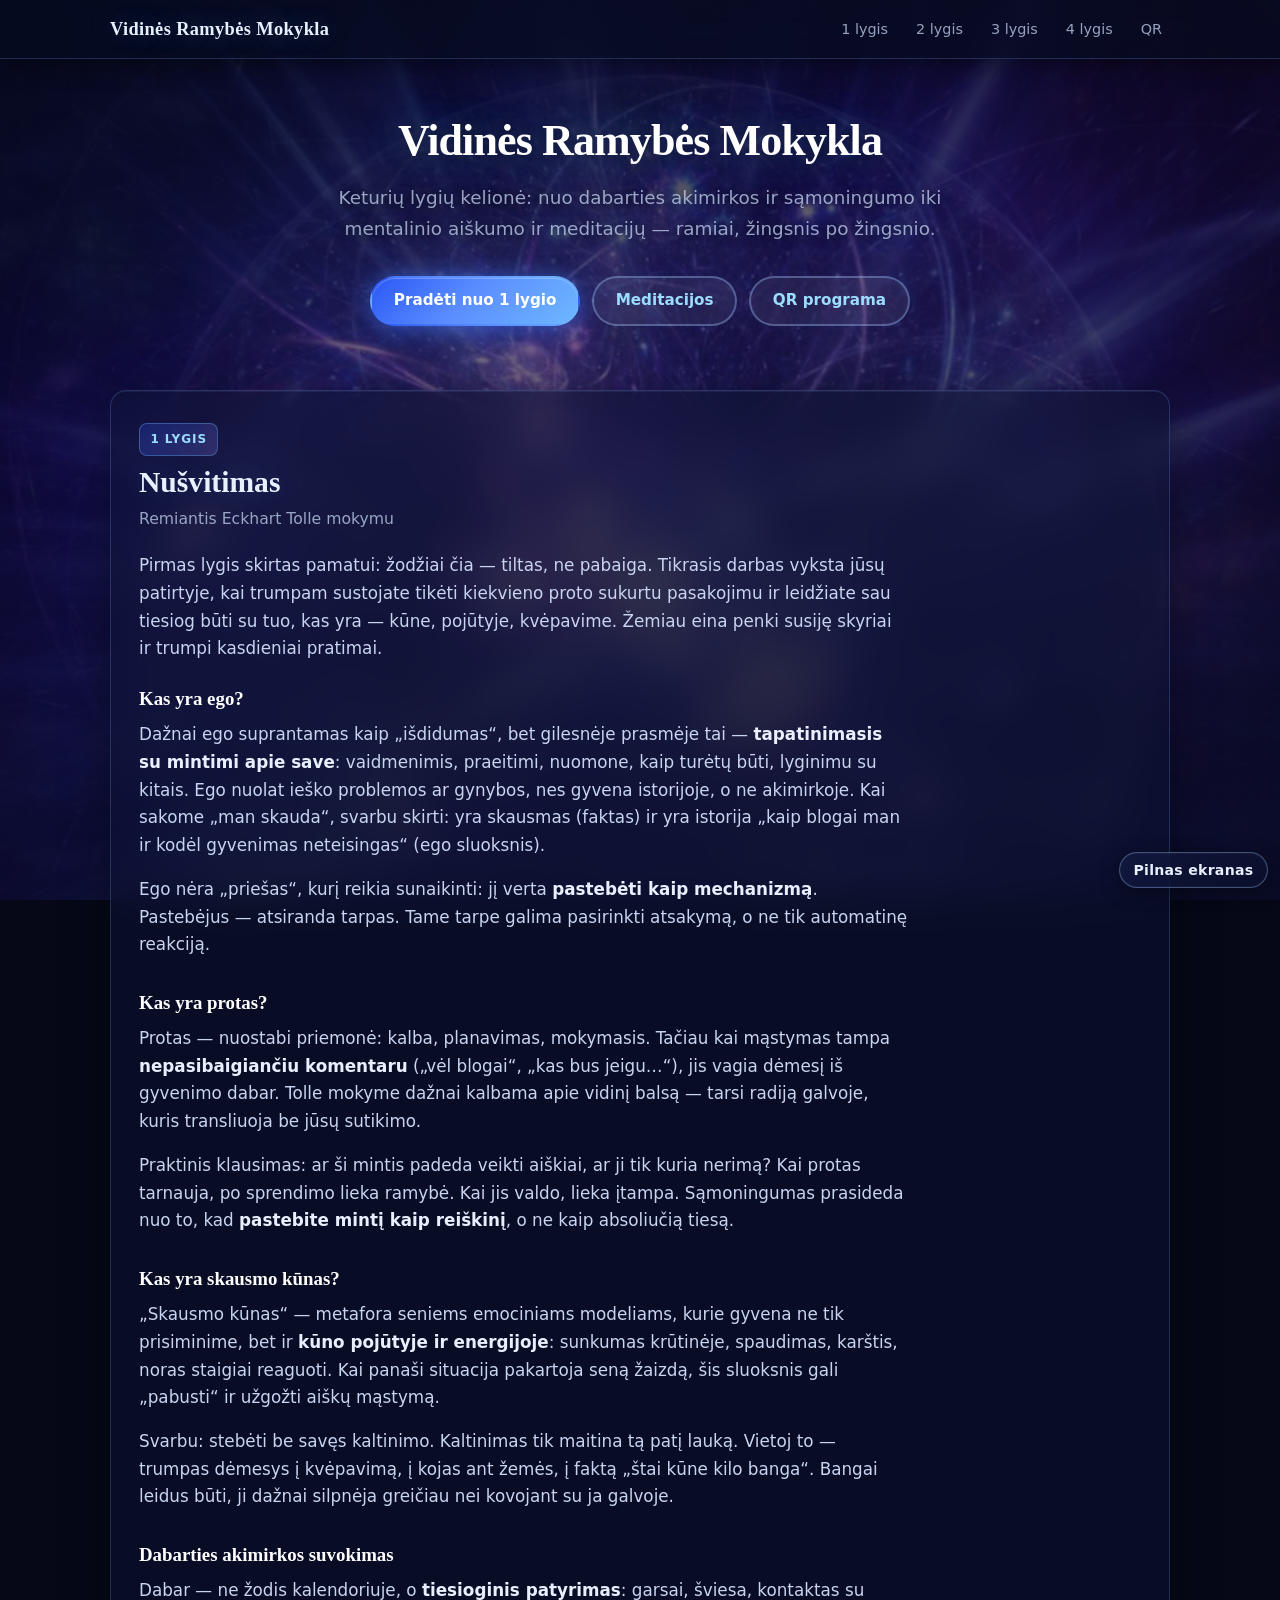
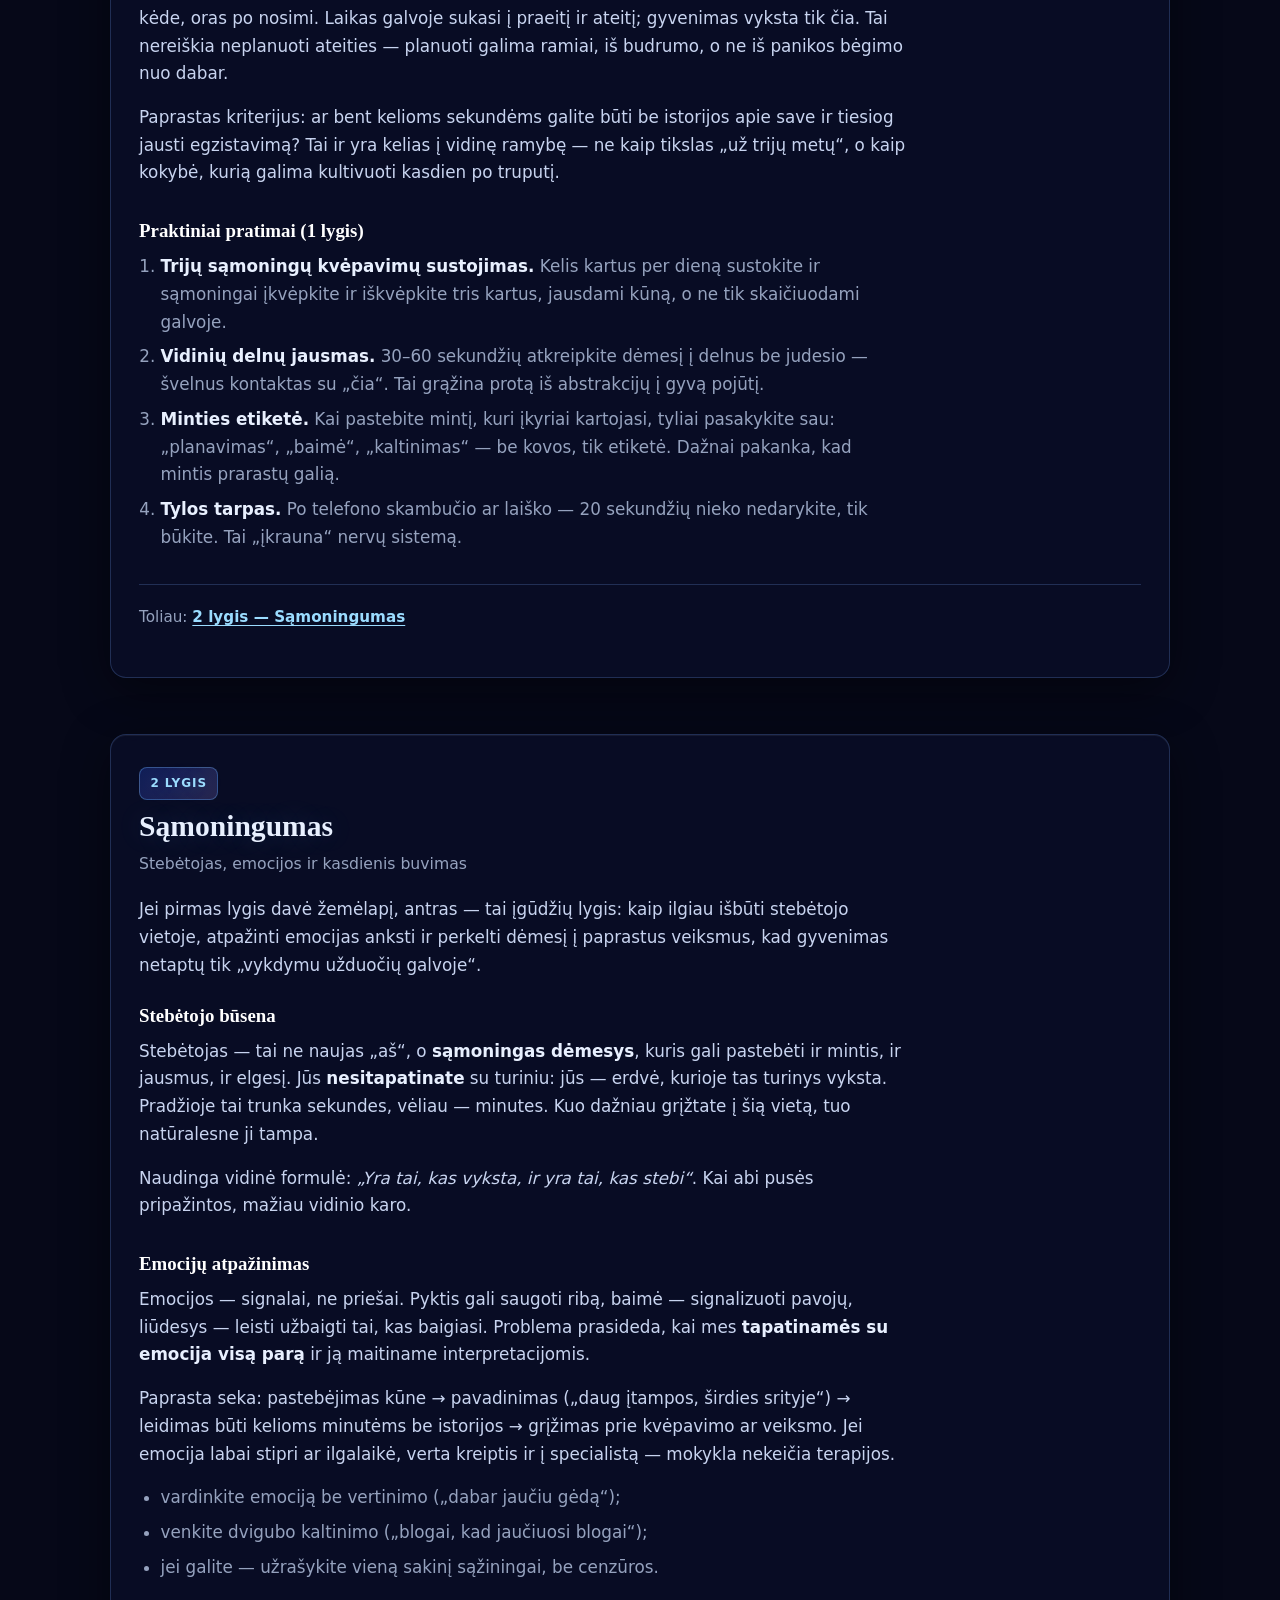
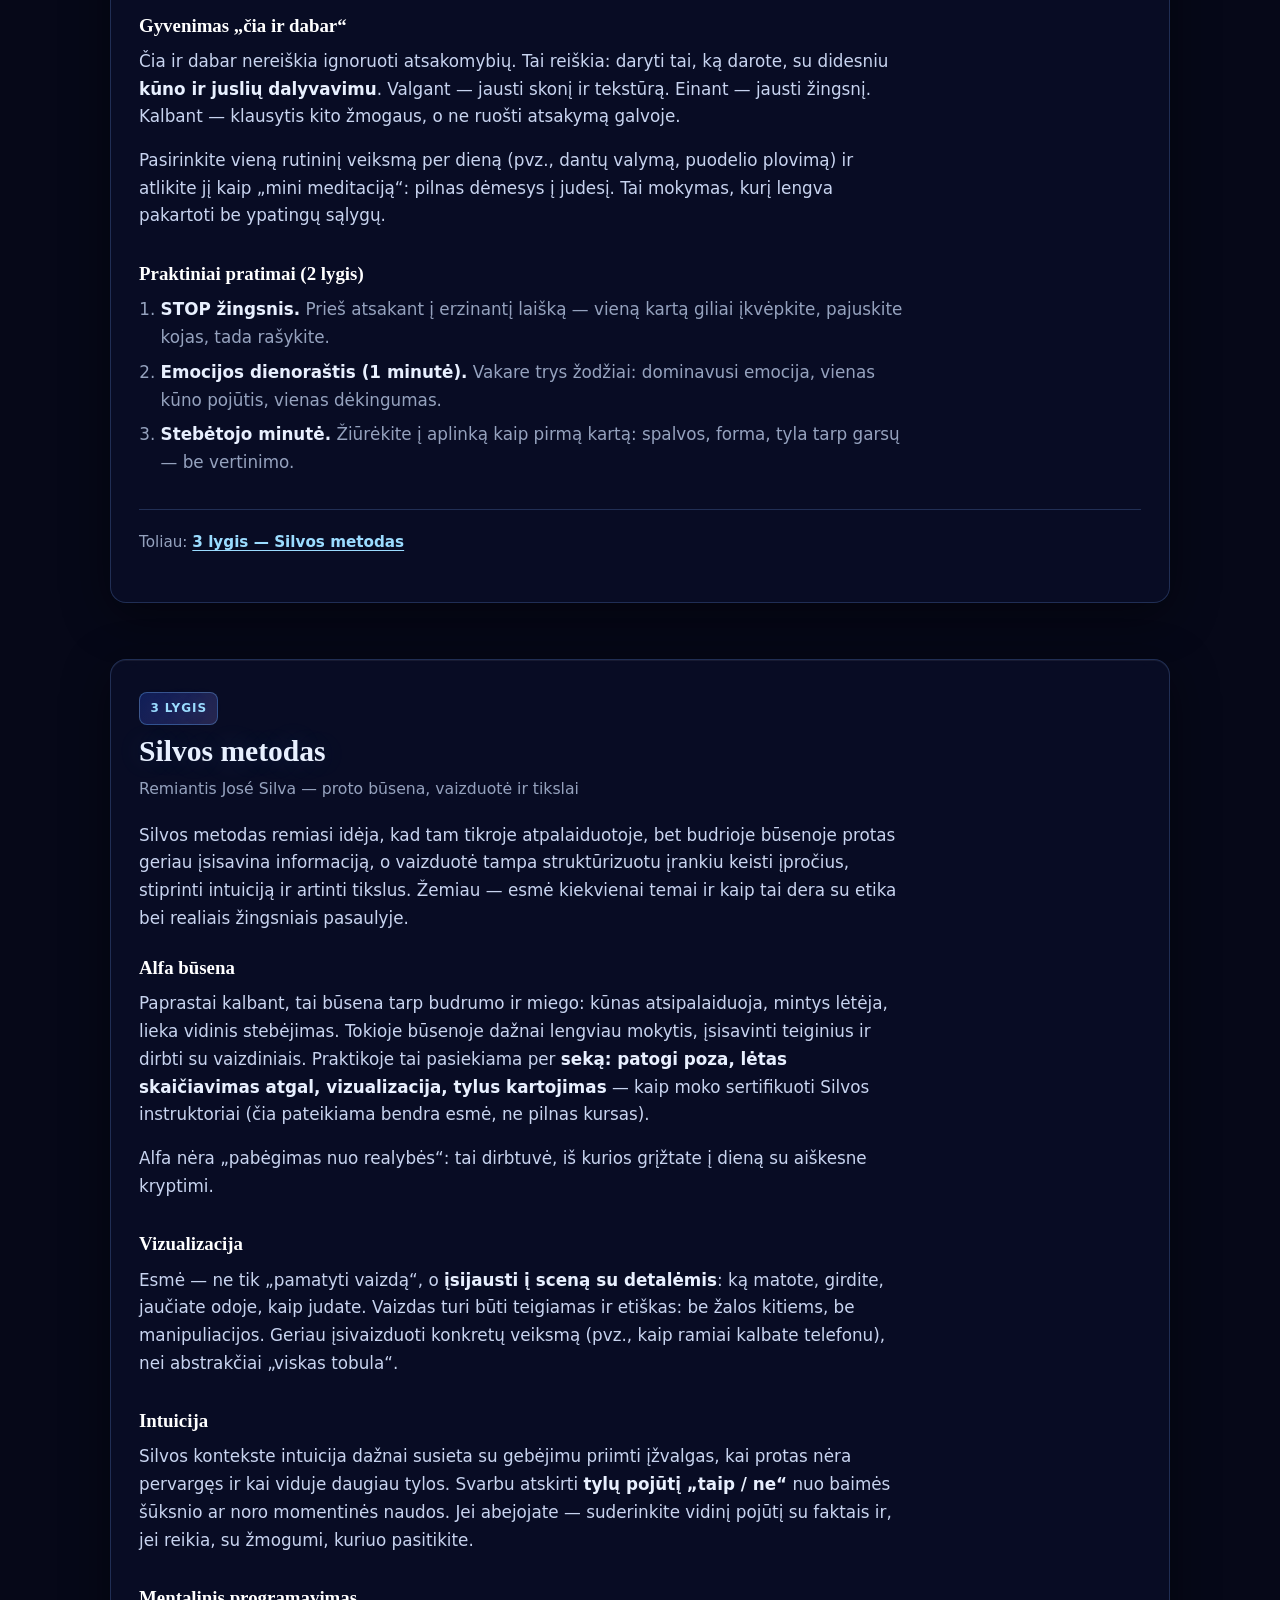
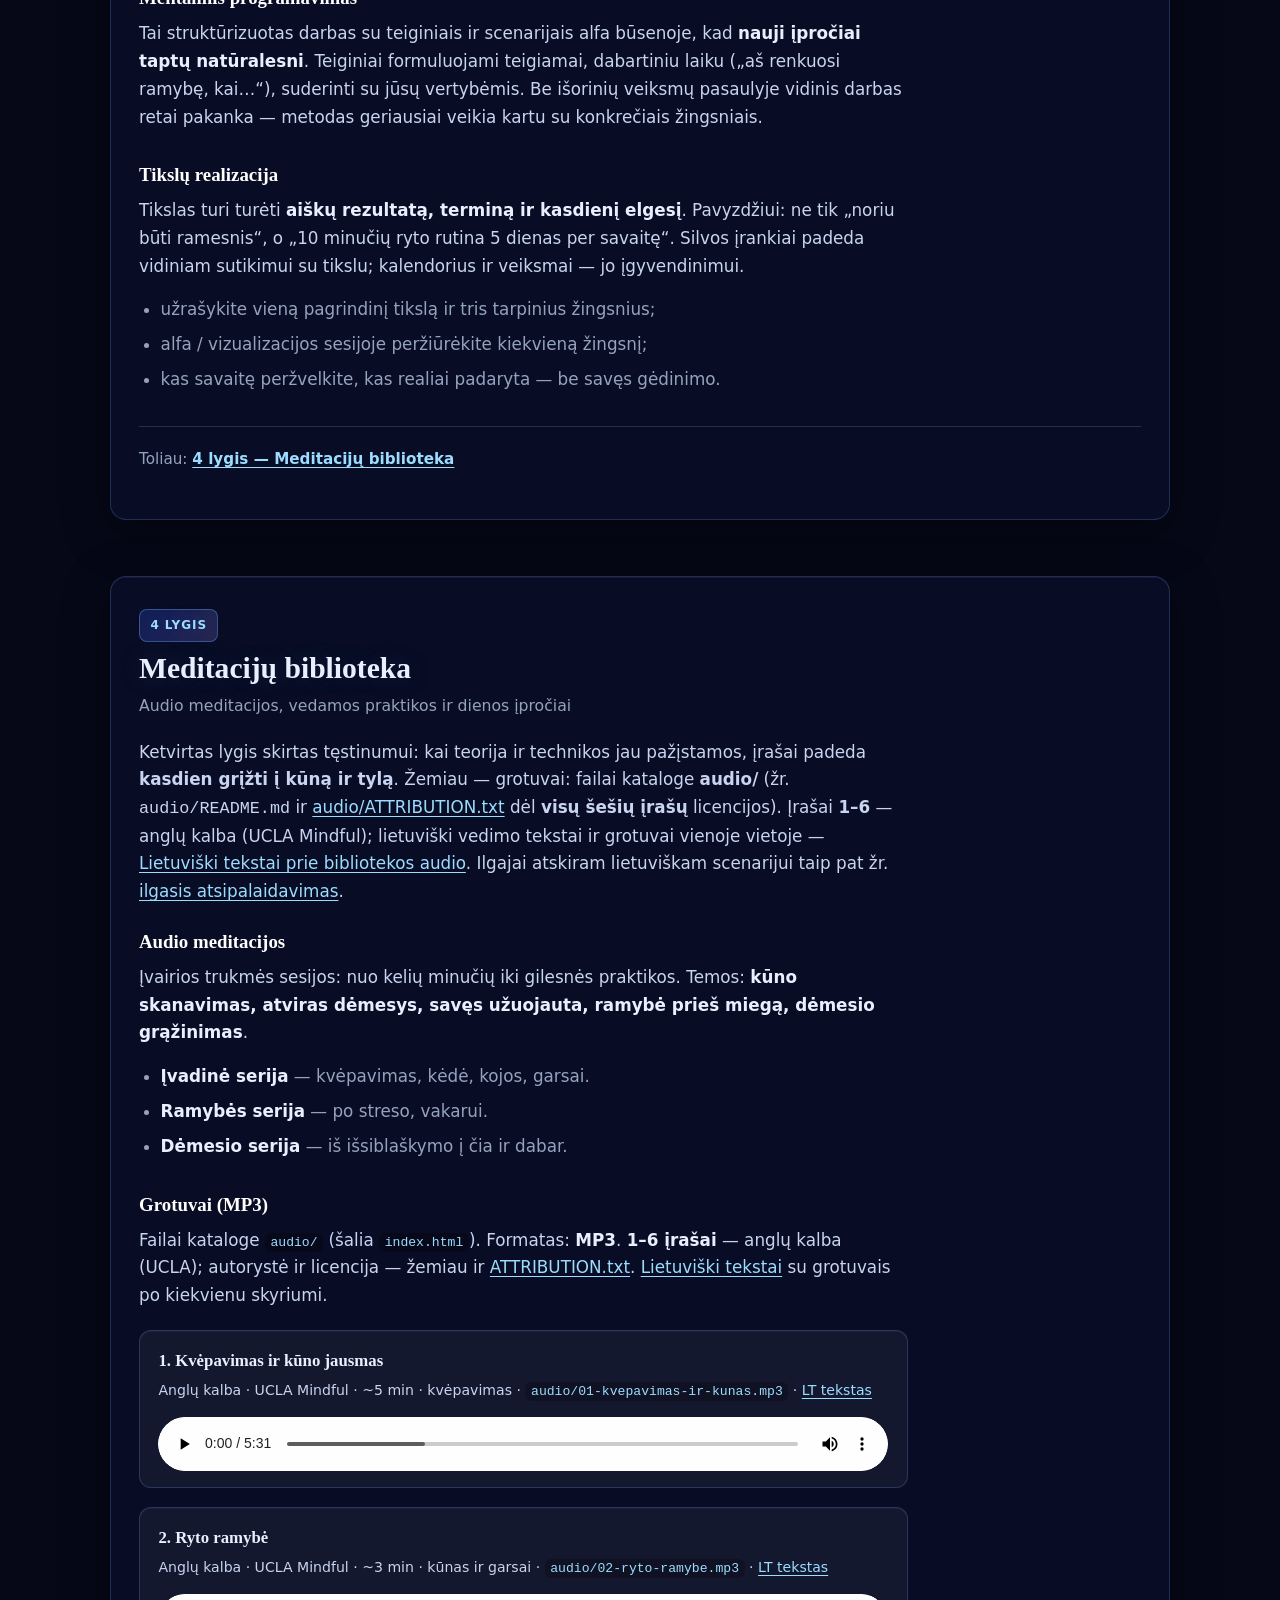
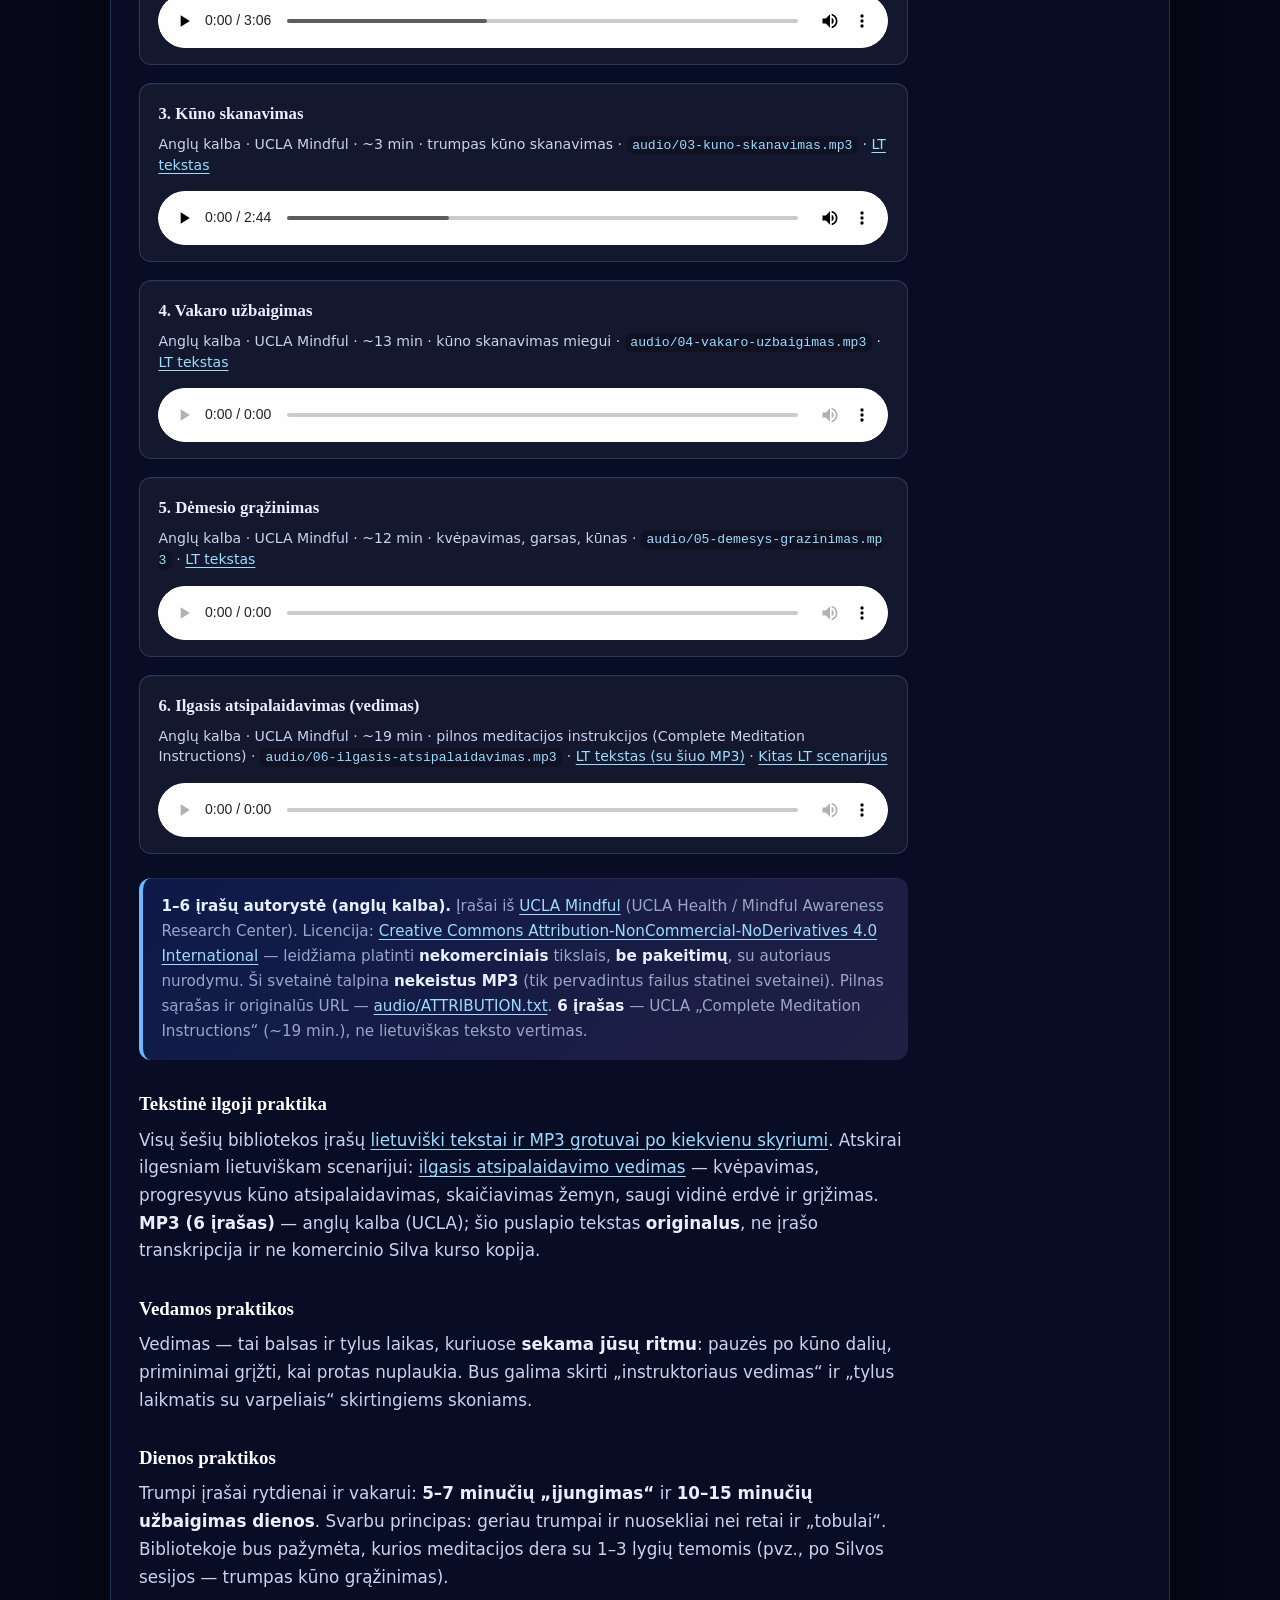
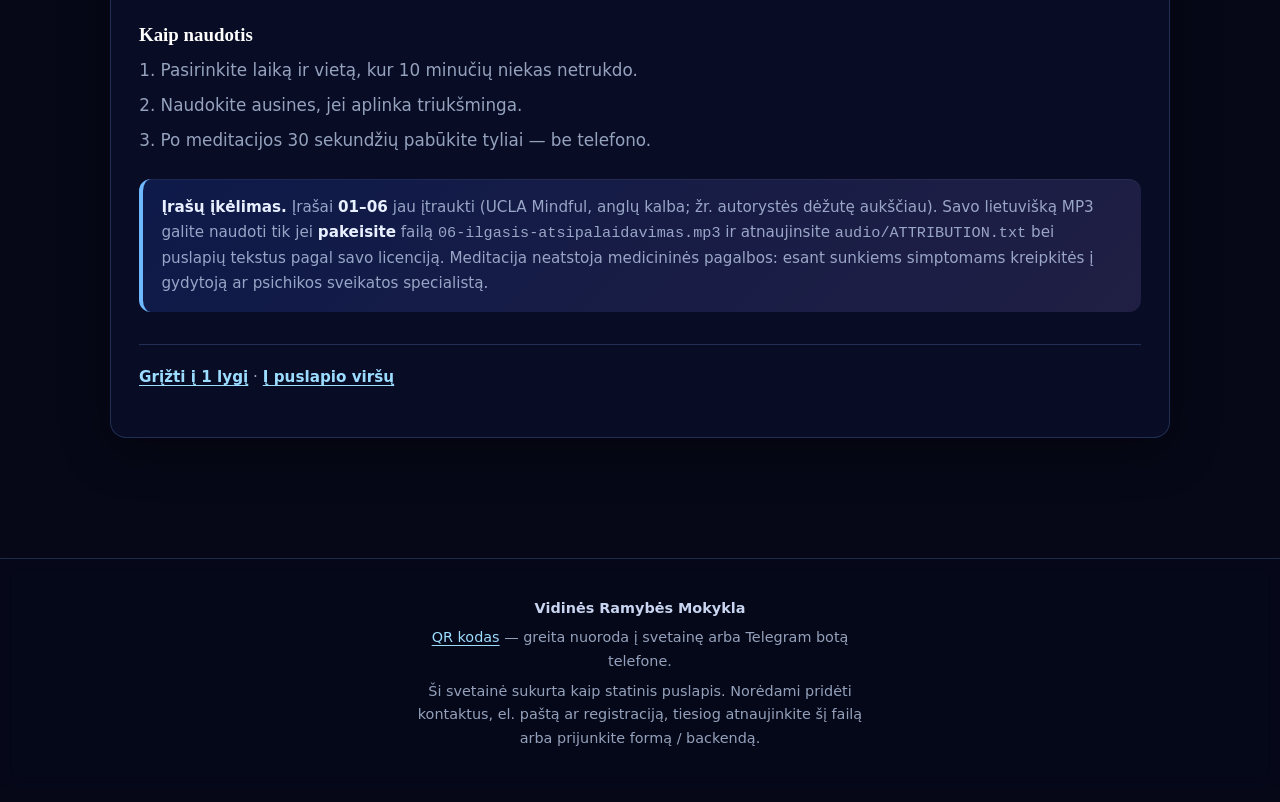
==== commit 193793e4: "Deploying to gh-pages from @ Skautas/Futures-Signals-Bot@6c57d227b0afad34b00c237ee83d86795f15f486 🚀" ====
--- a/index.html
+++ b/index.html
@@ -8,7 +8,7 @@
       content="Vidinės Ramybės Mokykla — kelionė per sąmoningumą, praktiką ir meditacijas. Eckhart Tolle, José Silva."
     />
     <title>Vidinės Ramybės Mokykla</title>
-    <link rel="stylesheet" href="styles.css" />
+    <link rel="stylesheet" href="styles.css?v=20260606" />
   </head>
   <body>
     <a class="skip-link" href="#turinys">Pereiti prie turinio</a>
@@ -58,7 +58,7 @@
           <p class="level-intro">
             Pirmas lygis skirtas pamatui: žodžiai čia — tiltas, ne pabaiga.
             Tikrasis darbas vyksta jūsų patirtyje, kai trumpam sustojate
-            tikėti kiekvienu protu sukurta pasakojimu ir leidžiate sau tiesiog
+            tikėti kiekvieno proto sukurtu pasakojimu ir leidžiate sau tiesiog
             būti su tuo, kas yra — kūne, pojūtyje, kvėpavime. Žemiau eina
             penki susiję skyriai ir trumpi kasdieniai pratimai.
           </p>
@@ -531,6 +531,6 @@
       </p>
     </footer>
 
-    <script src="app.js" defer></script>
+    <script src="app.js?v=20260606" defer></script>
   </body>
 </html>
--- a/styles.css
+++ b/styles.css
@@ -30,6 +30,8 @@
 
 html {
   scroll-behavior: smooth;
+  /* Mobilus Safari: pilnas „viewport“ aukštis su adreso juosta */
+  min-height: 100%;
 }
 
 body {
@@ -53,6 +55,28 @@
   background-repeat: no-repeat;
   background-attachment: fixed;
   min-height: 100vh;
+  min-height: 100dvh;
+}
+
+/* Lietimui / siauram ekranui: fixed fonas dažnai sugenda (pilkas, neteisingas crop) */
+@media (pointer: coarse), (max-width: 1024px) {
+  body {
+    background-attachment: scroll;
+    background-size: cover;
+    background-position: center center;
+    min-height: 100vh;
+    min-height: 100dvh;
+  }
+}
+
+@supports (-webkit-touch-callout: none) {
+  html {
+    min-height: -webkit-fill-available;
+  }
+  body {
+    background-attachment: scroll;
+    min-height: -webkit-fill-available;
+  }
 }
 
 a {
@@ -461,10 +485,6 @@
 }
 
 @media (max-width: 768px) {
-  body {
-    background-attachment: scroll;
-  }
-
   .nav-toggle {
     display: block;
   }
@@ -506,7 +526,7 @@
   }
 }
 
-/* Viso ekrano skaitymui (mygtuką kuria app.js) */
+/* Pilno ekrano skaitymui (mygtuką kuria app.js) */
 .vrm-fullscreen-btn {
   position: fixed;
   z-index: 200;
@@ -541,49 +561,8 @@
   outline-offset: 3px;
 }
 
-/* Šiek tiek didesnis šriftas viso ekrano režime */
+/* Šiek tiek didesnis šriftas pilno ekrano režime */
 html:fullscreen body,
 html:-webkit-full-screen body {
   font-size: 1.12rem;
 }
-
-/* Viso ekrano skaitymui (mygtuką kuria app.js) */
-.vrm-fullscreen-btn {
-  position: fixed;
-  z-index: 200;
-  right: max(0.75rem, env(safe-area-inset-right, 0px));
-  bottom: max(0.75rem, env(safe-area-inset-bottom, 0px));
-  padding: 0.55rem 0.85rem;
-  font-family: var(--font-sans);
-  font-size: 0.88rem;
-  font-weight: 600;
-  letter-spacing: 0.02em;
-  color: var(--text);
-  cursor: pointer;
-  border: 1px solid var(--line-strong);
-  border-radius: 999px;
-  background: linear-gradient(145deg, var(--glass-light), var(--glass));
-  backdrop-filter: blur(12px);
-  -webkit-backdrop-filter: blur(12px);
-  box-shadow: 0 4px 20px var(--shadow), 0 0 0 1px rgba(255, 255, 255, 0.04) inset;
-  transition: color 0.15s ease, border-color 0.15s ease, box-shadow 0.15s ease,
-    transform 0.15s ease;
-}
-
-.vrm-fullscreen-btn:hover {
-  color: #fff;
-  border-color: rgba(160, 210, 255, 0.55);
-  box-shadow: 0 6px 28px var(--shadow), 0 0 20px var(--glow-cyan);
-  transform: translateY(-1px);
-}
-
-.vrm-fullscreen-btn:focus-visible {
-  outline: 2px solid var(--accent-bright);
-  outline-offset: 3px;
-}
-
-/* Šiek tiek didesnis šriftas viso ekrano režime */
-html:fullscreen body,
-html:-webkit-full-screen body {
-  font-size: 1.12rem;
-}
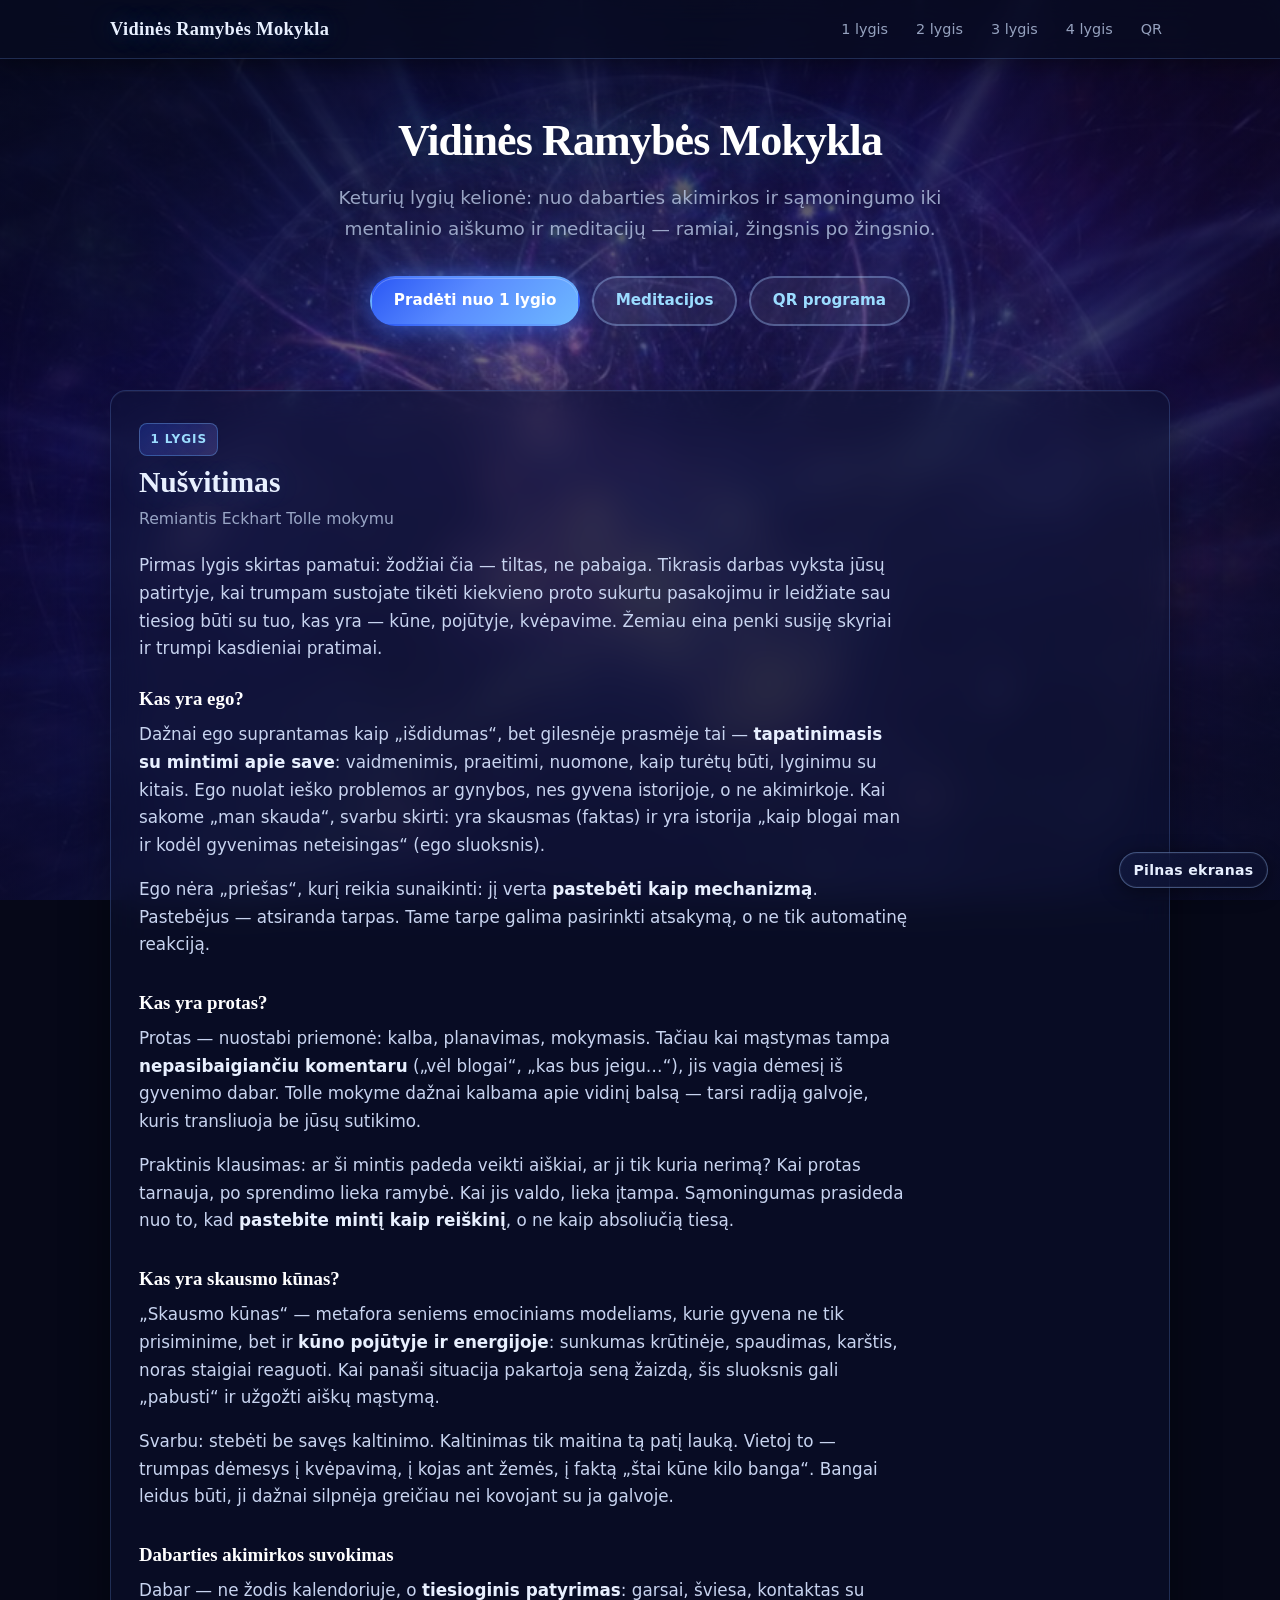
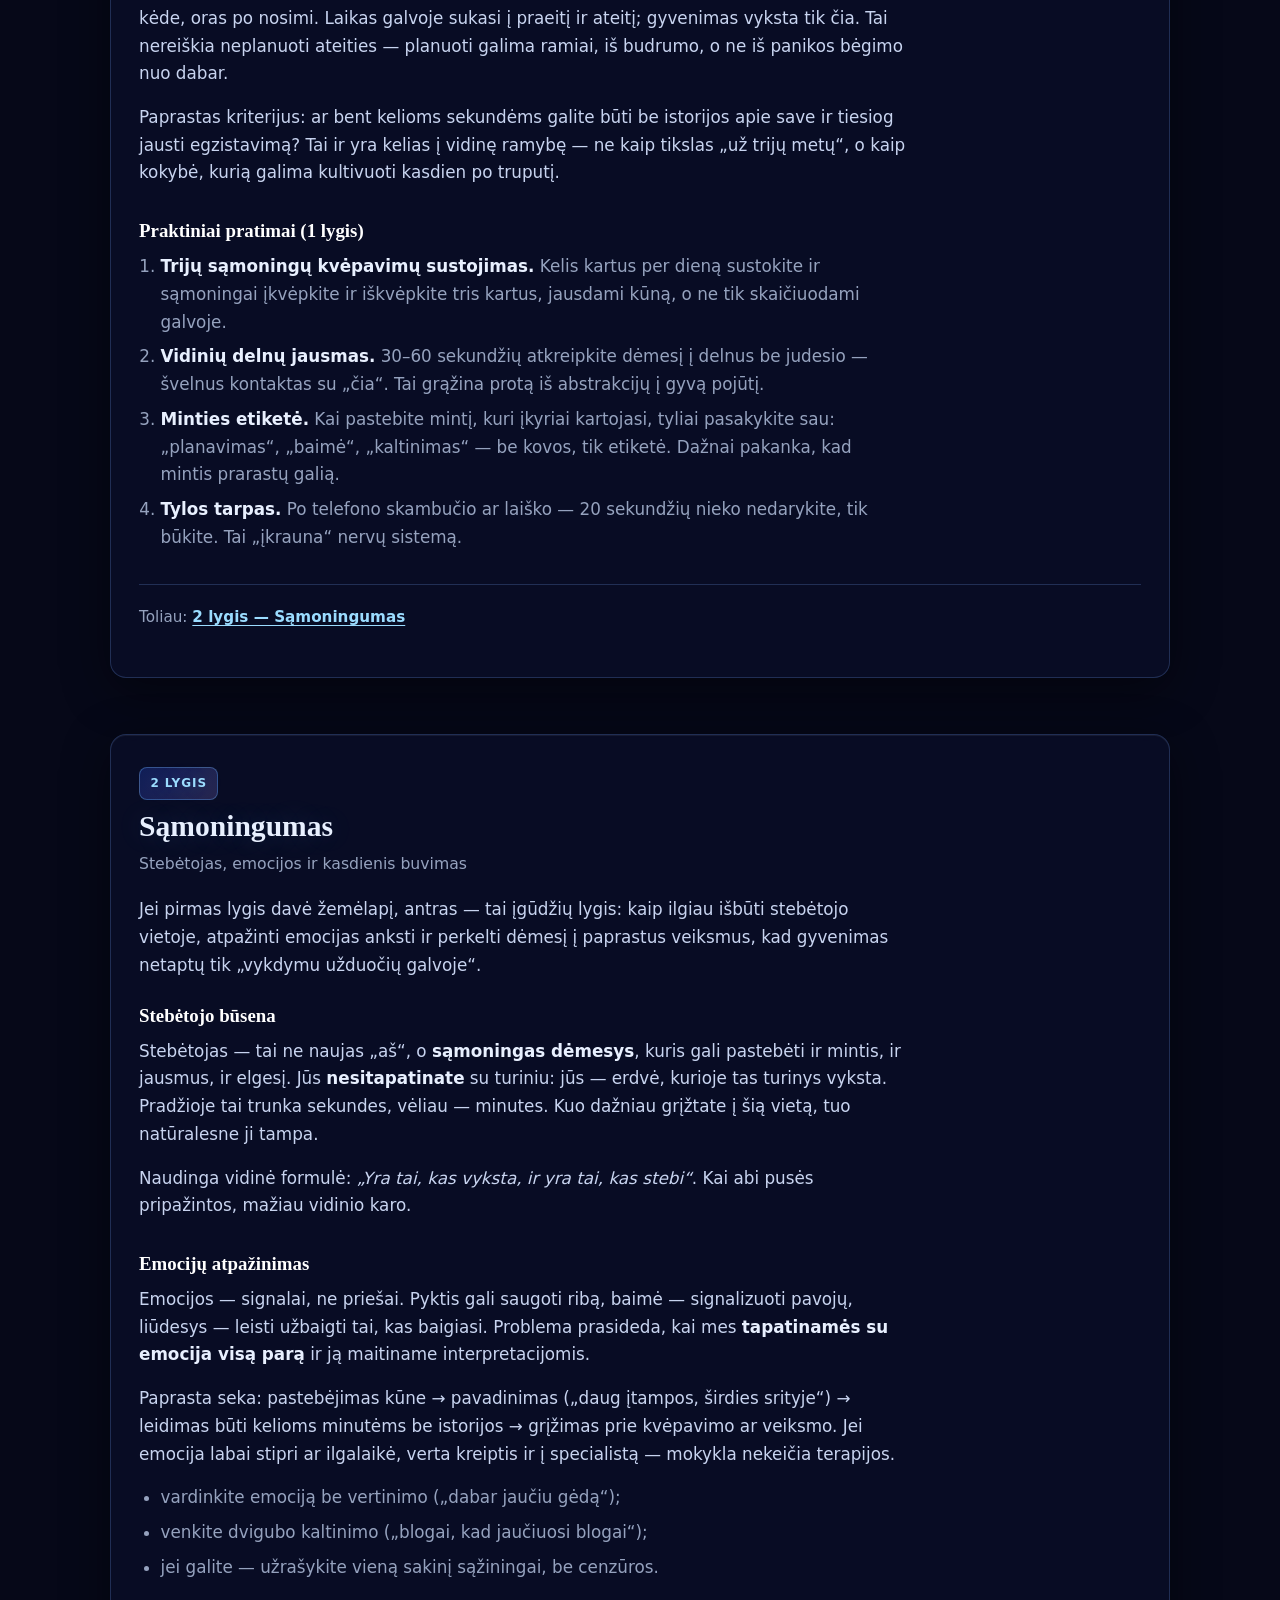
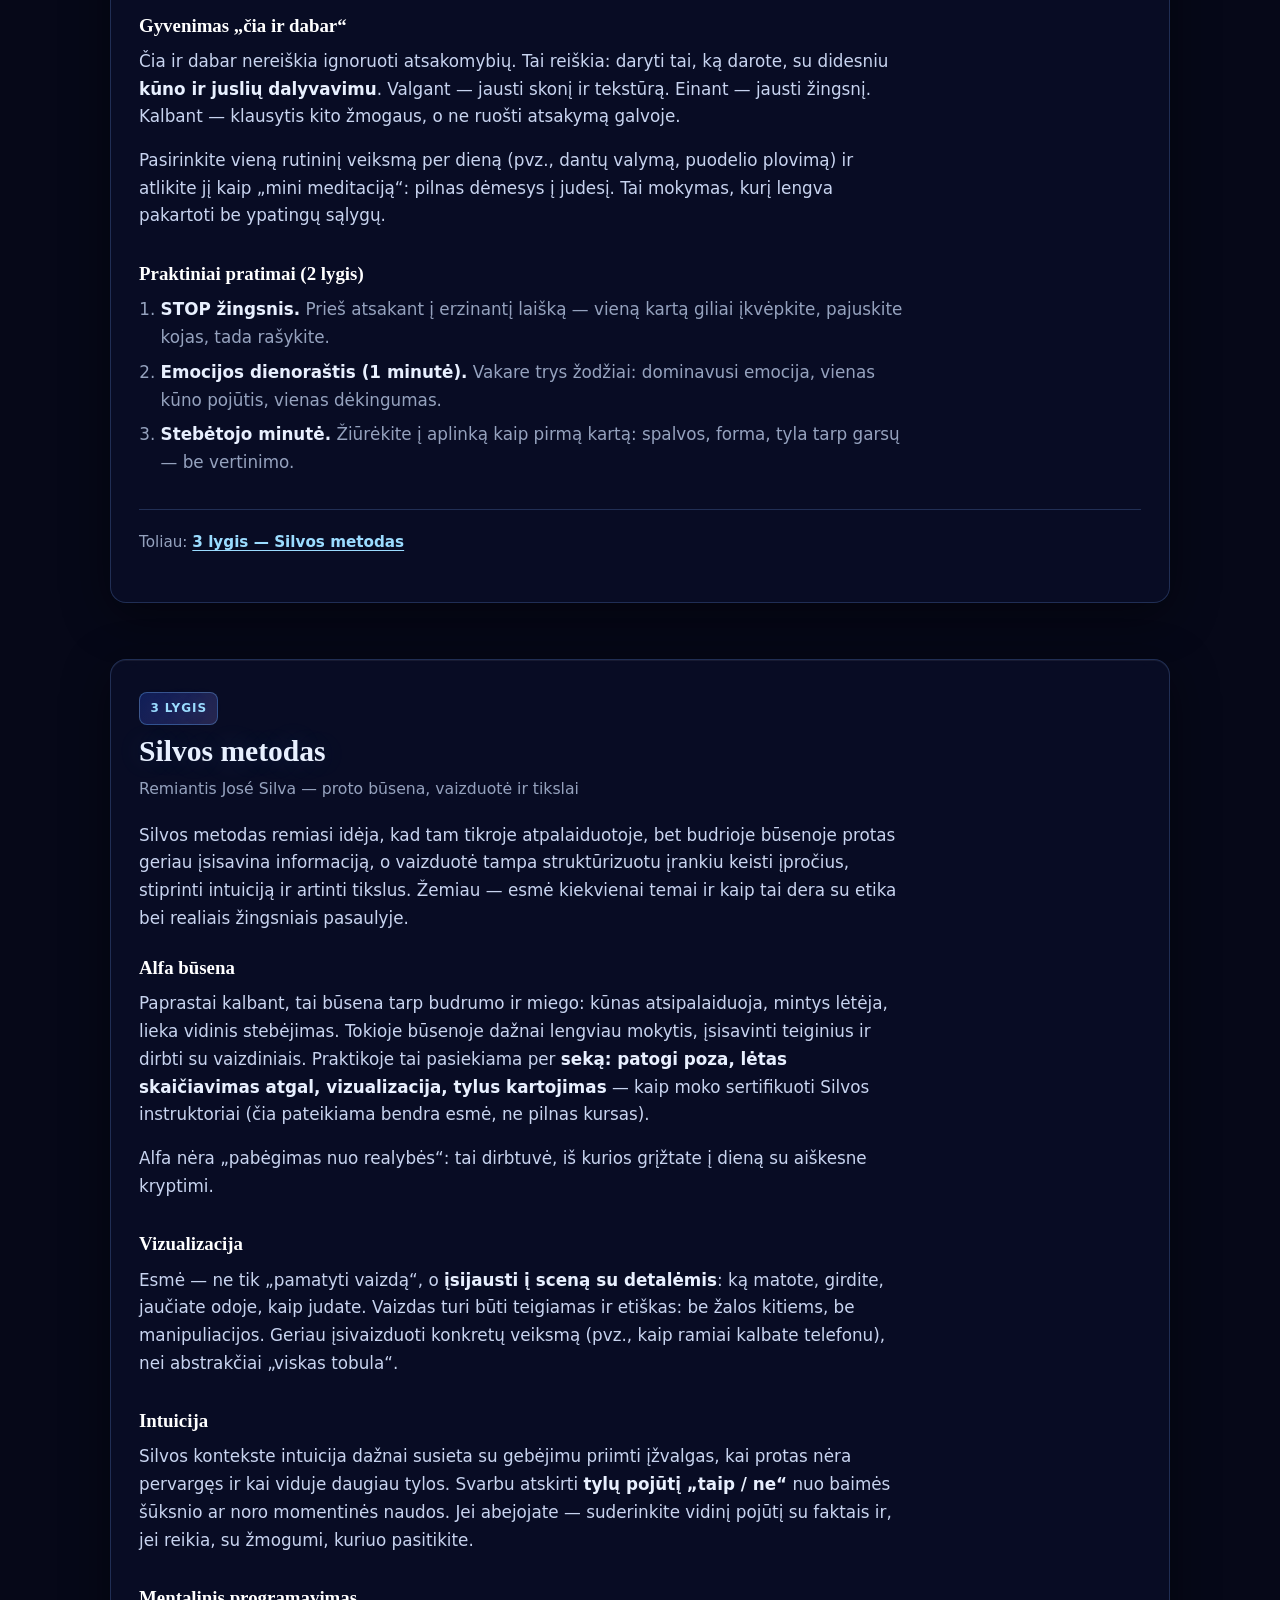
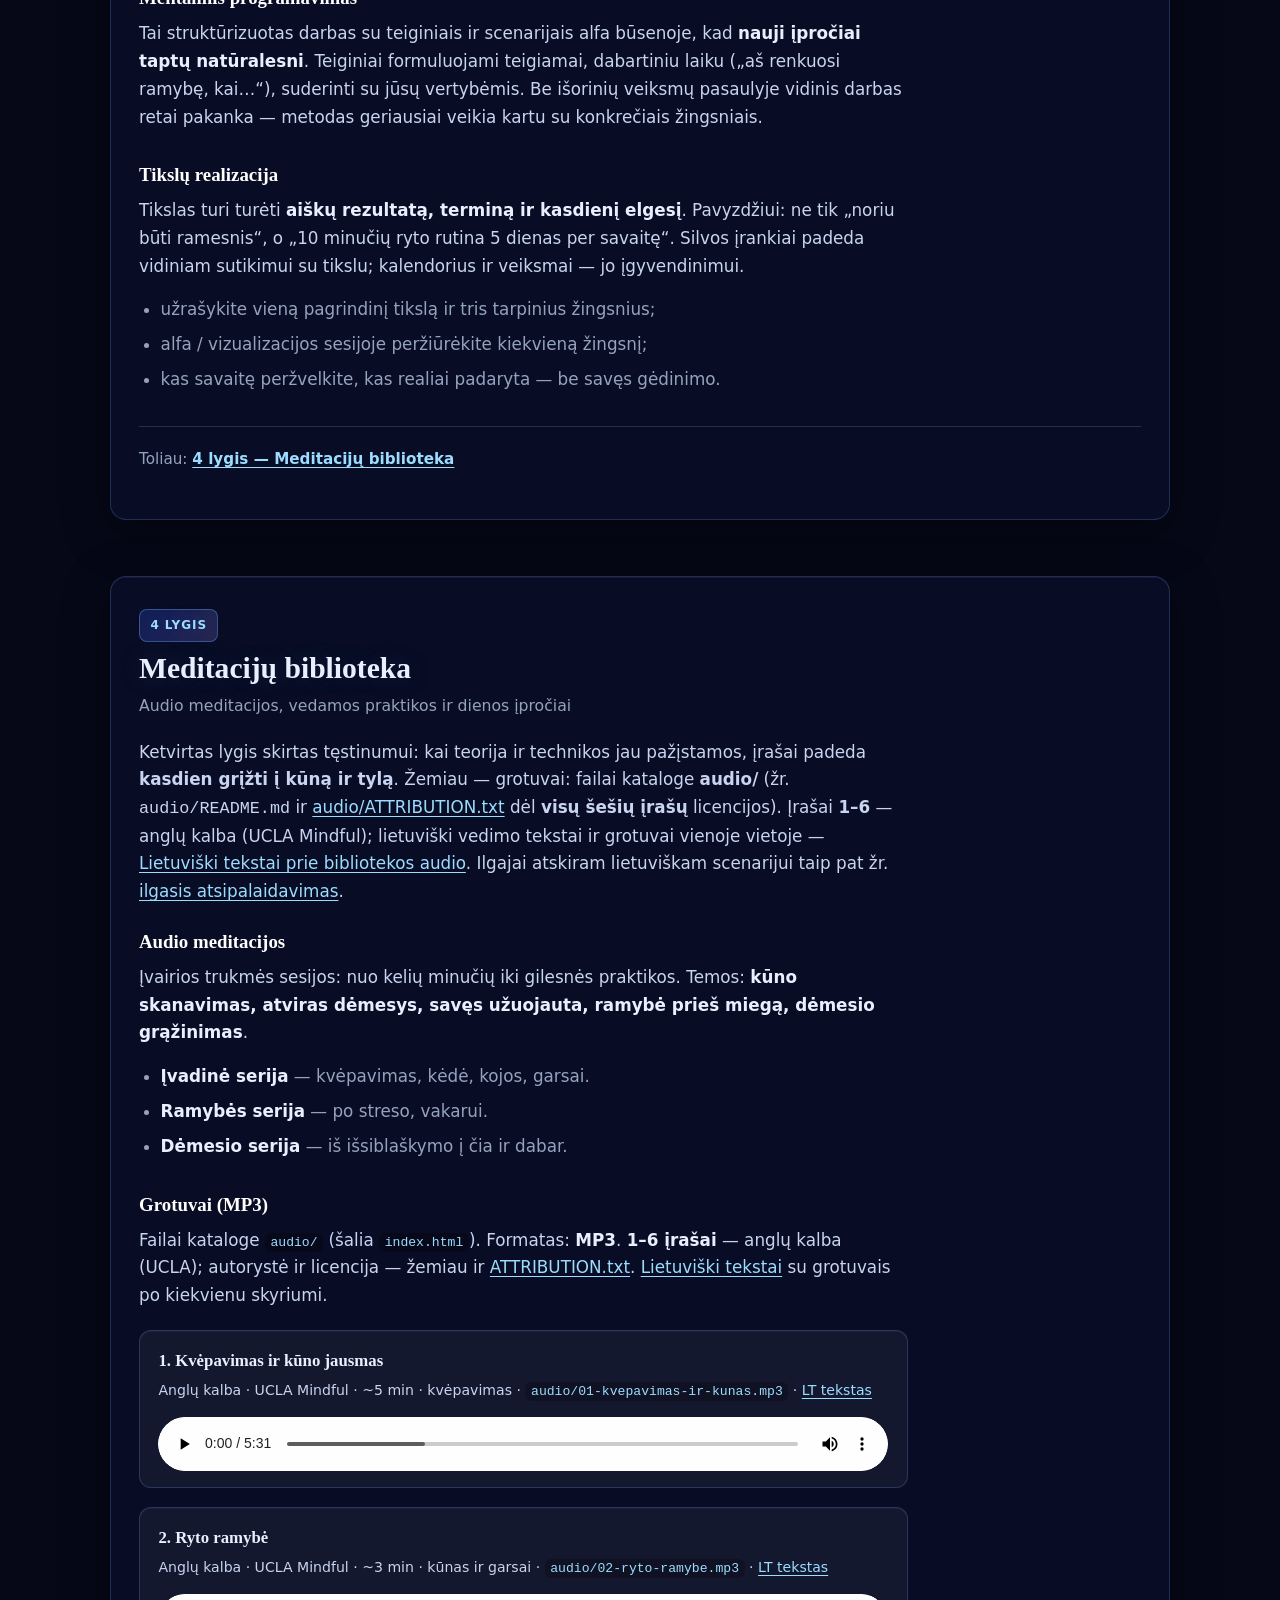
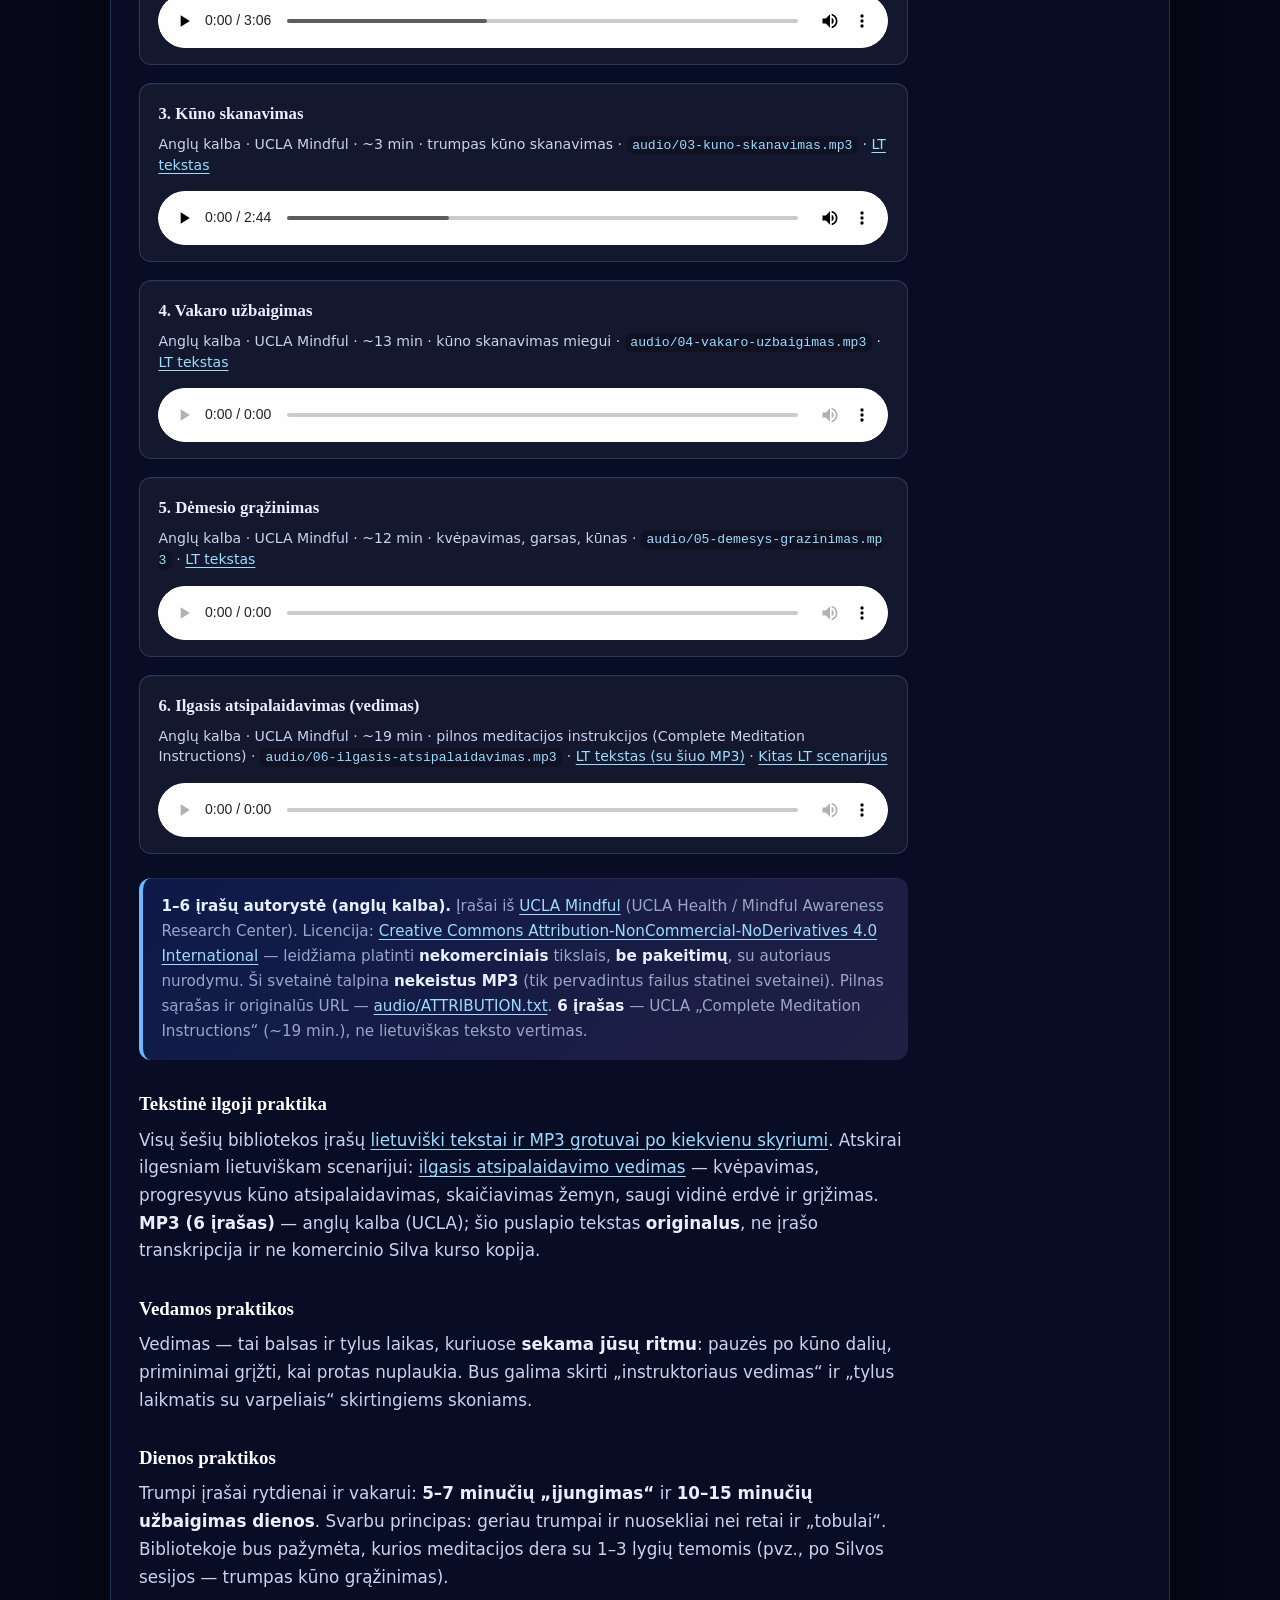
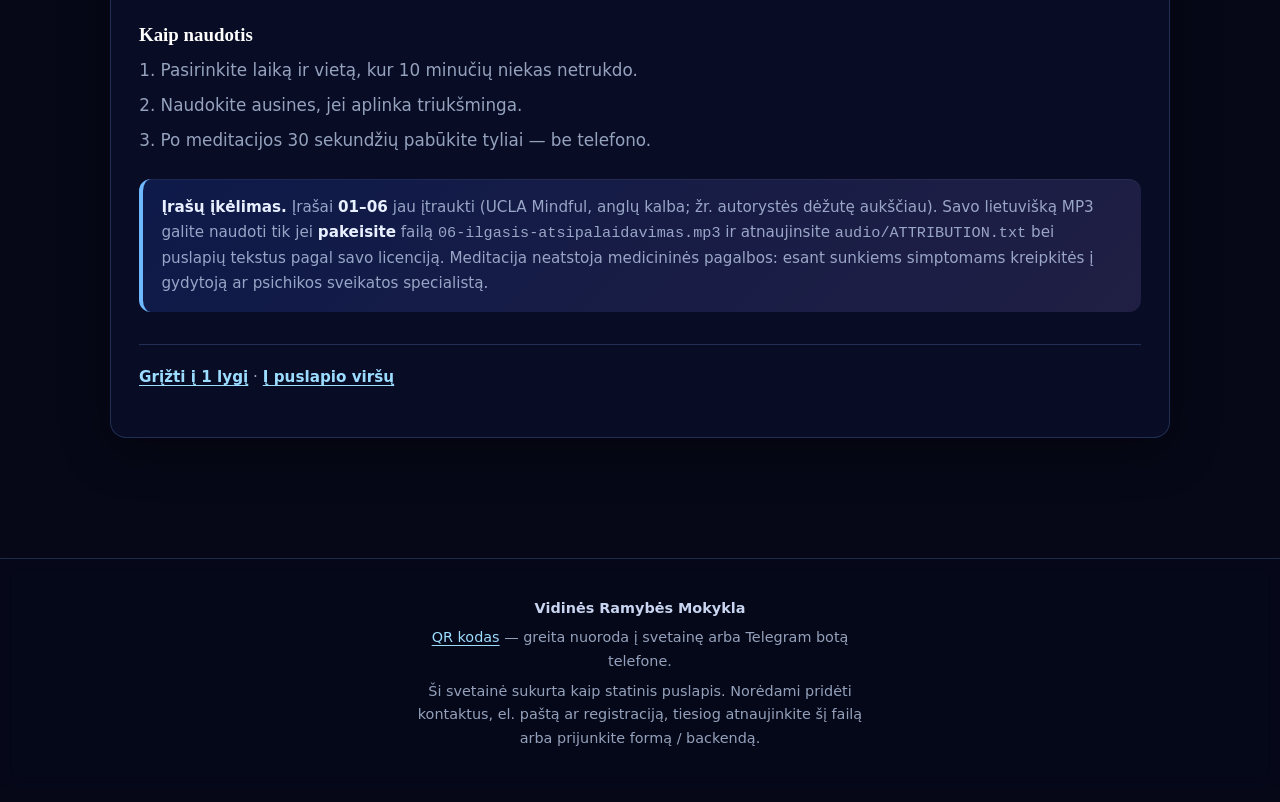
==== commit e79ba2ac: "Deploying to gh-pages from @ Skautas/Futures-Signals-Bot@e164c8083ebc0abbcc64bd0da0bf3c9c21f597a0 🚀" ====
--- a/index.html
+++ b/index.html
@@ -8,7 +8,7 @@
       content="Vidinės Ramybės Mokykla — kelionė per sąmoningumą, praktiką ir meditacijas. Eckhart Tolle, José Silva."
     />
     <title>Vidinės Ramybės Mokykla</title>
-    <link rel="stylesheet" href="styles.css?v=20260606" />
+    <link rel="stylesheet" href="styles.css?v=20260607" />
   </head>
   <body>
     <a class="skip-link" href="#turinys">Pereiti prie turinio</a>
@@ -531,6 +531,6 @@
       </p>
     </footer>
 
-    <script src="app.js?v=20260606" defer></script>
+    <script src="app.js?v=20260607" defer></script>
   </body>
 </html>
--- a/styles.css
+++ b/styles.css
@@ -30,18 +30,21 @@
 
 html {
   scroll-behavior: smooth;
-  /* Mobilus Safari: pilnas „viewport“ aukštis su adreso juosta */
   min-height: 100%;
-}
-
-body {
-  margin: 0;
-  font-family: var(--font-sans);
-  font-size: 1.05rem;
-  line-height: 1.65;
-  color: var(--text);
   background-color: var(--void);
-  /* Paveikslas + tamsūs sluoksniai skaitomumui ir gylio jausmui */
+  /* Fono sluoksnis žemiau body — patikimiau nei body + background-attachment (ypač iOS) */
+}
+
+html::before {
+  content: "";
+  position: fixed;
+  inset: 0;
+  z-index: -1;
+  width: 100%;
+  min-height: 100vh;
+  min-height: 100dvh;
+  pointer-events: none;
+  background-color: var(--void);
   background-image: linear-gradient(
       165deg,
       rgba(6, 10, 28, 0.82) 0%,
@@ -53,30 +56,32 @@
   background-size: cover;
   background-position: center center;
   background-repeat: no-repeat;
-  background-attachment: fixed;
-  min-height: 100vh;
-  min-height: 100dvh;
-}
-
-/* Lietimui / siauram ekranui: fixed fonas dažnai sugenda (pilkas, neteisingas crop) */
-@media (pointer: coarse), (max-width: 1024px) {
-  body {
-    background-attachment: scroll;
-    background-size: cover;
-    background-position: center center;
-    min-height: 100vh;
-    min-height: 100dvh;
-  }
+  transform: translateZ(0);
 }
 
 @supports (-webkit-touch-callout: none) {
   html {
     min-height: -webkit-fill-available;
   }
+  html::before {
+    min-height: -webkit-fill-available;
+  }
   body {
-    background-attachment: scroll;
     min-height: -webkit-fill-available;
   }
+}
+
+body {
+  margin: 0;
+  position: relative;
+  z-index: 0;
+  font-family: var(--font-sans);
+  font-size: 1.05rem;
+  line-height: 1.65;
+  color: var(--text);
+  background: transparent;
+  min-height: 100vh;
+  min-height: 100dvh;
 }
 
 a {
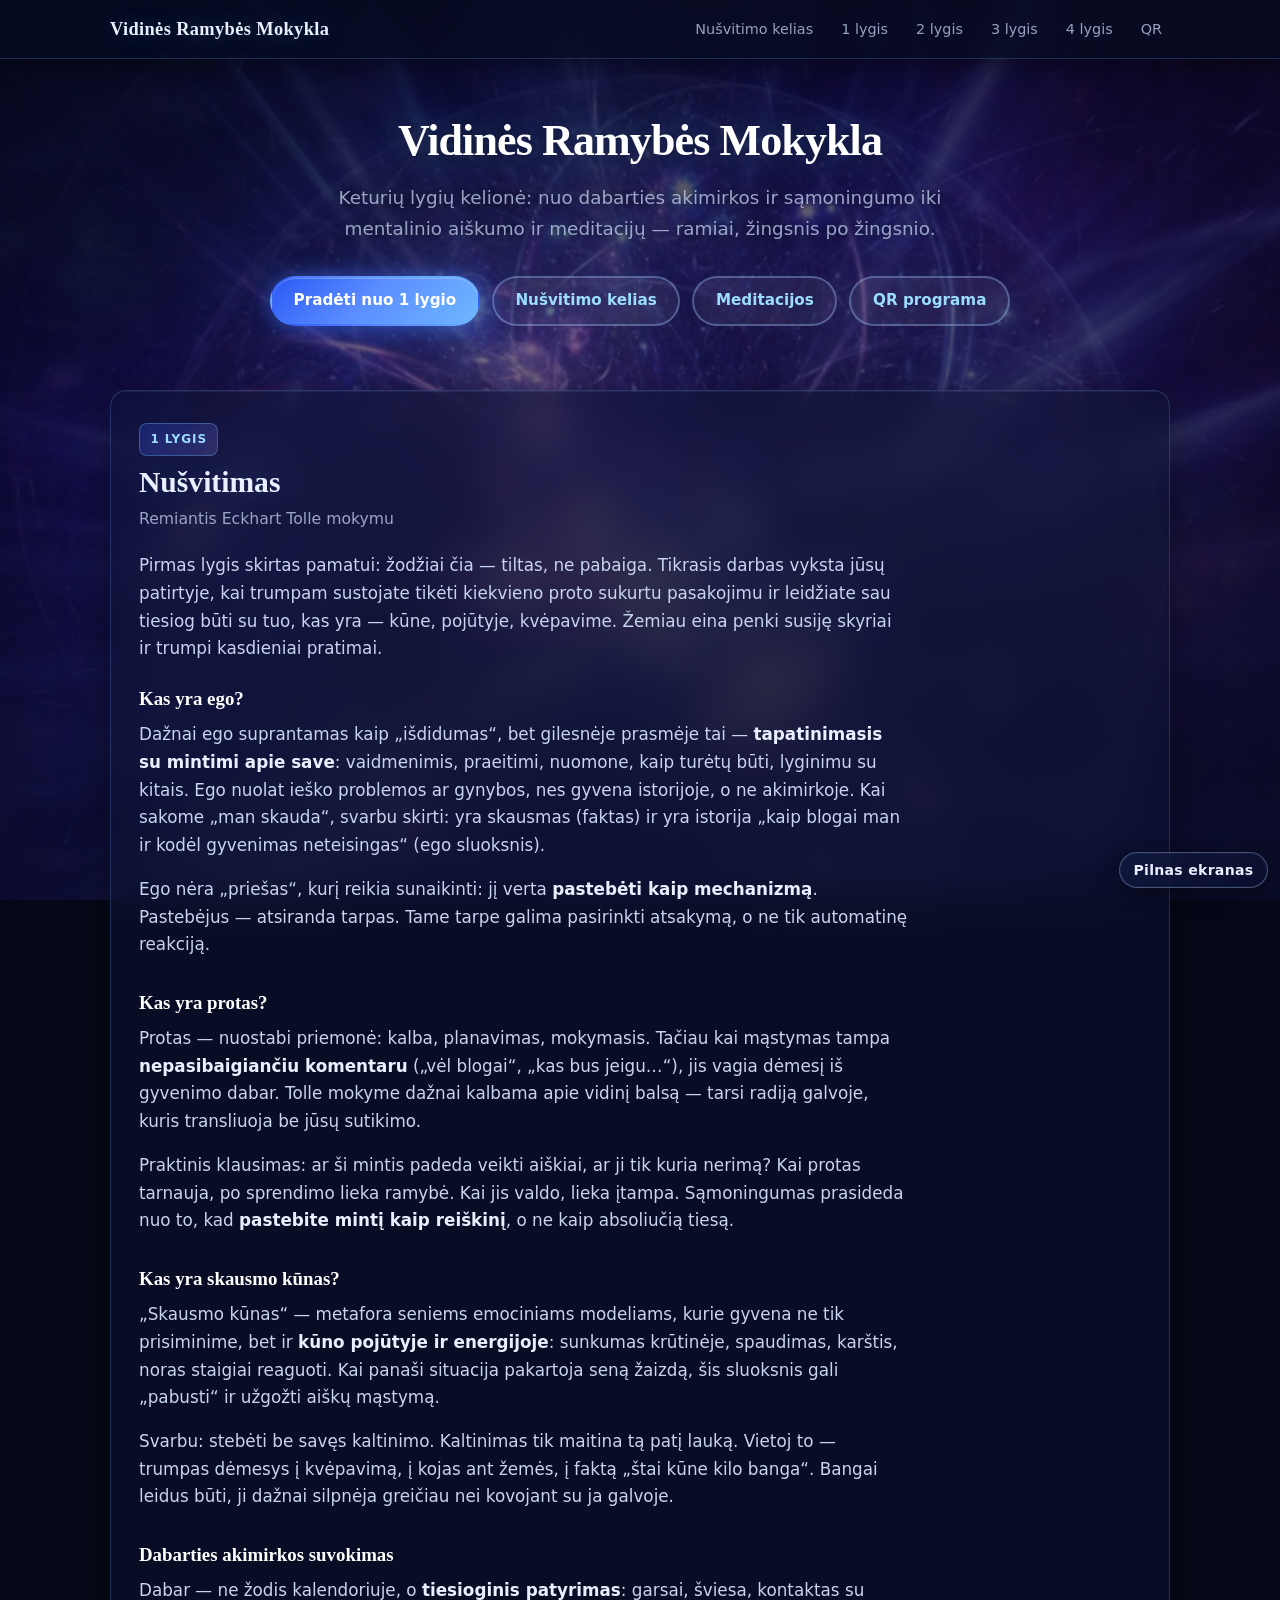
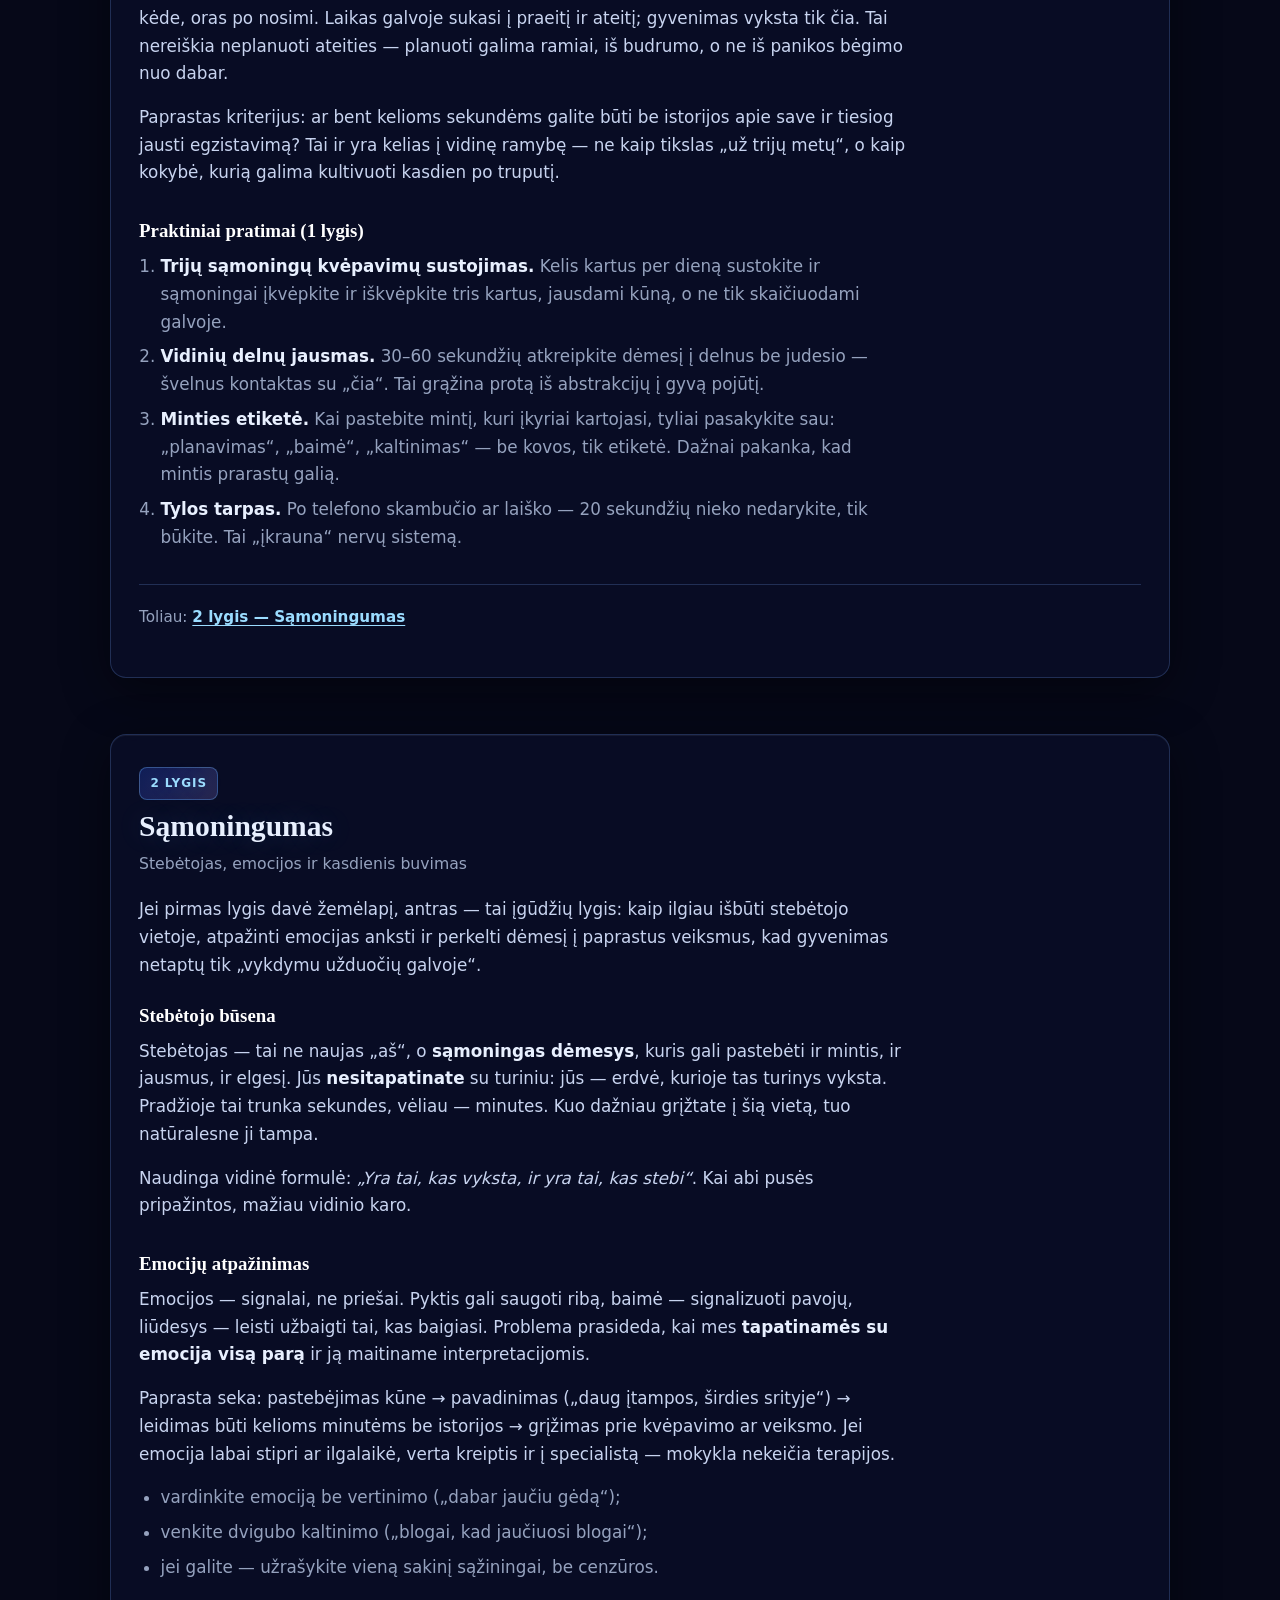
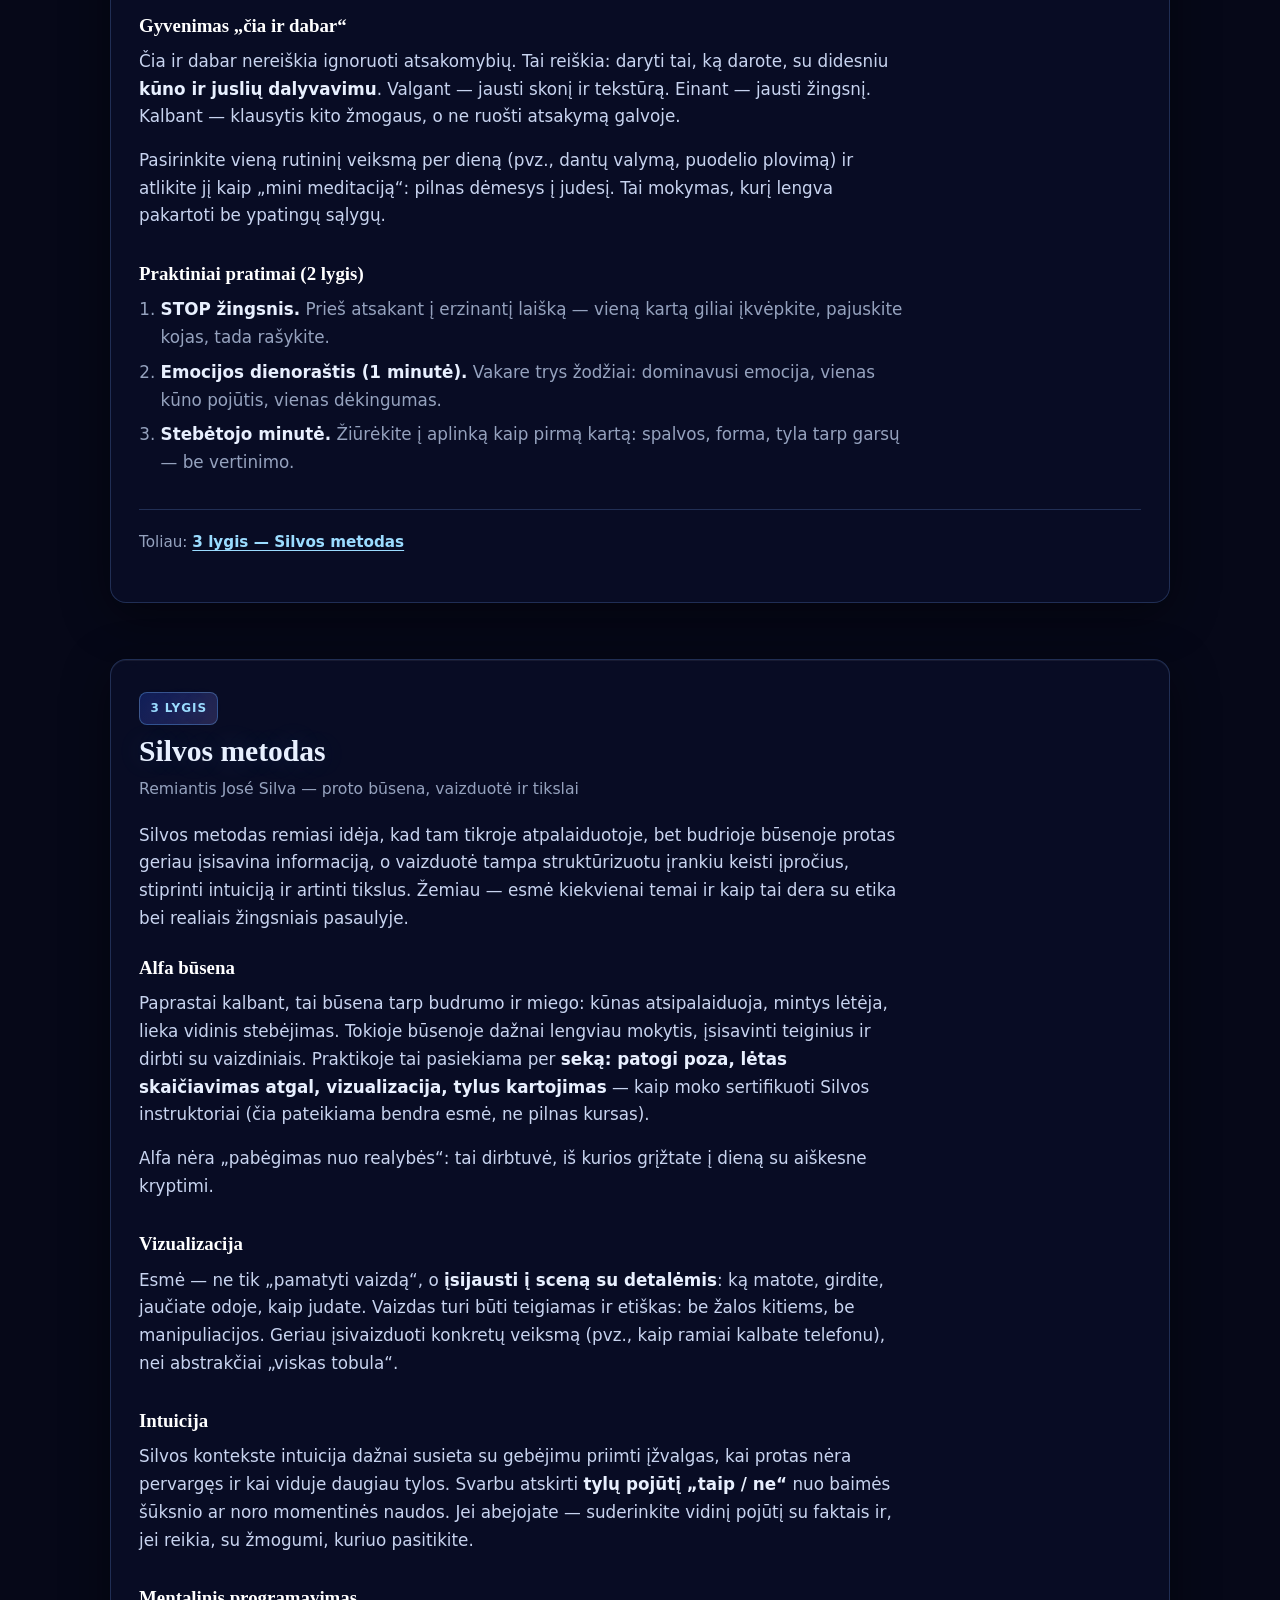
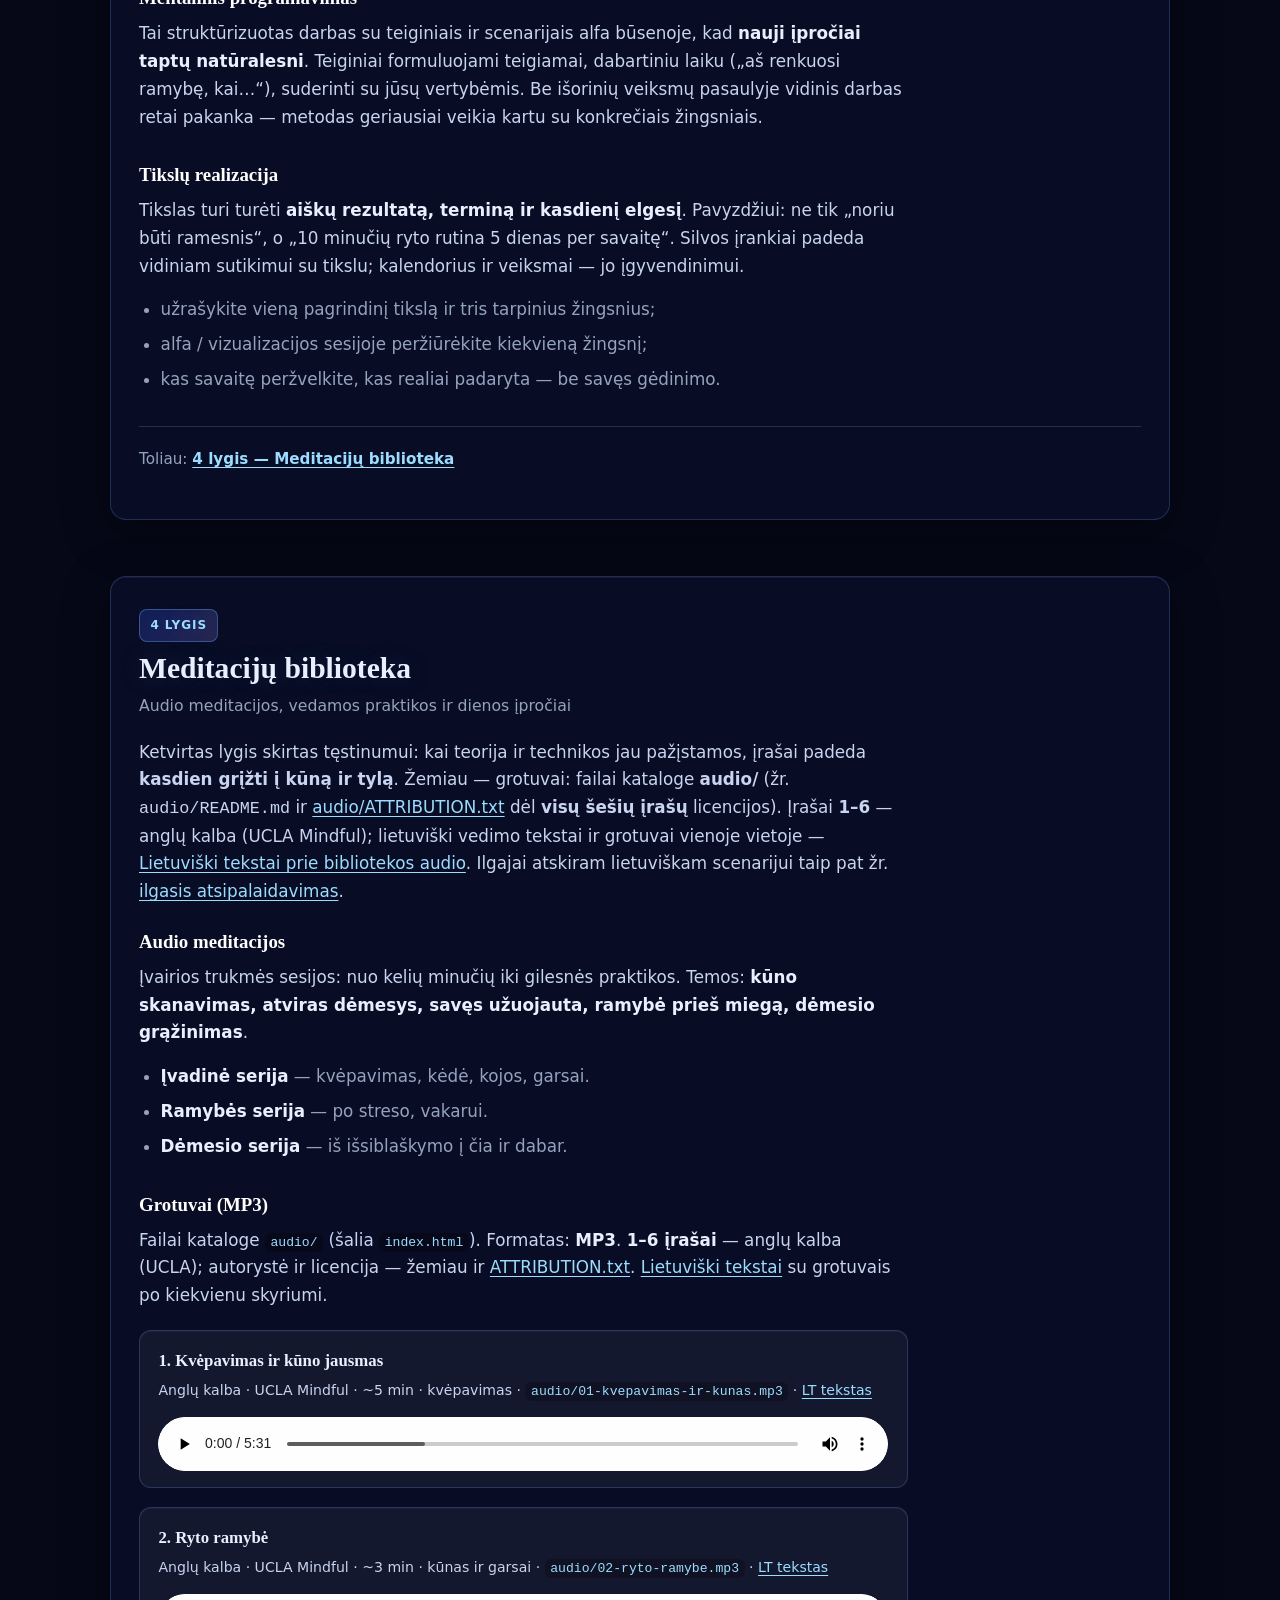
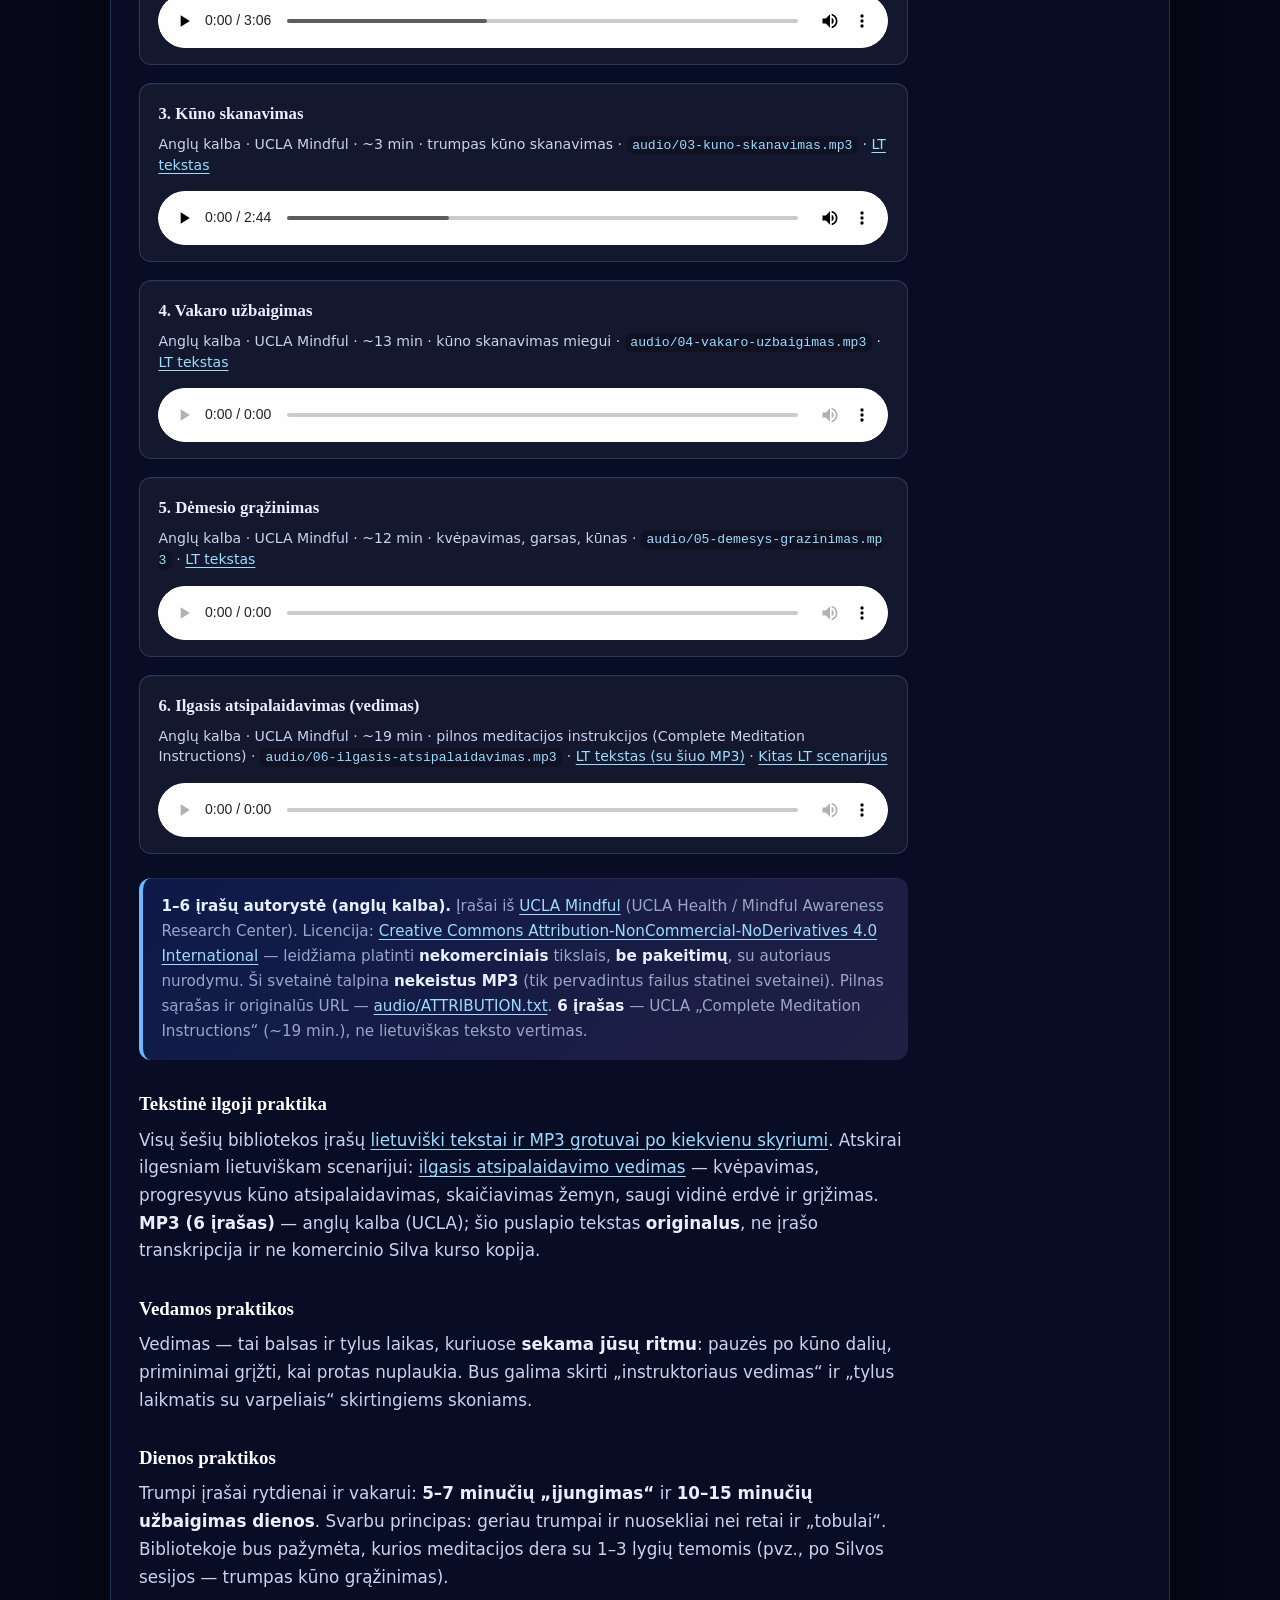
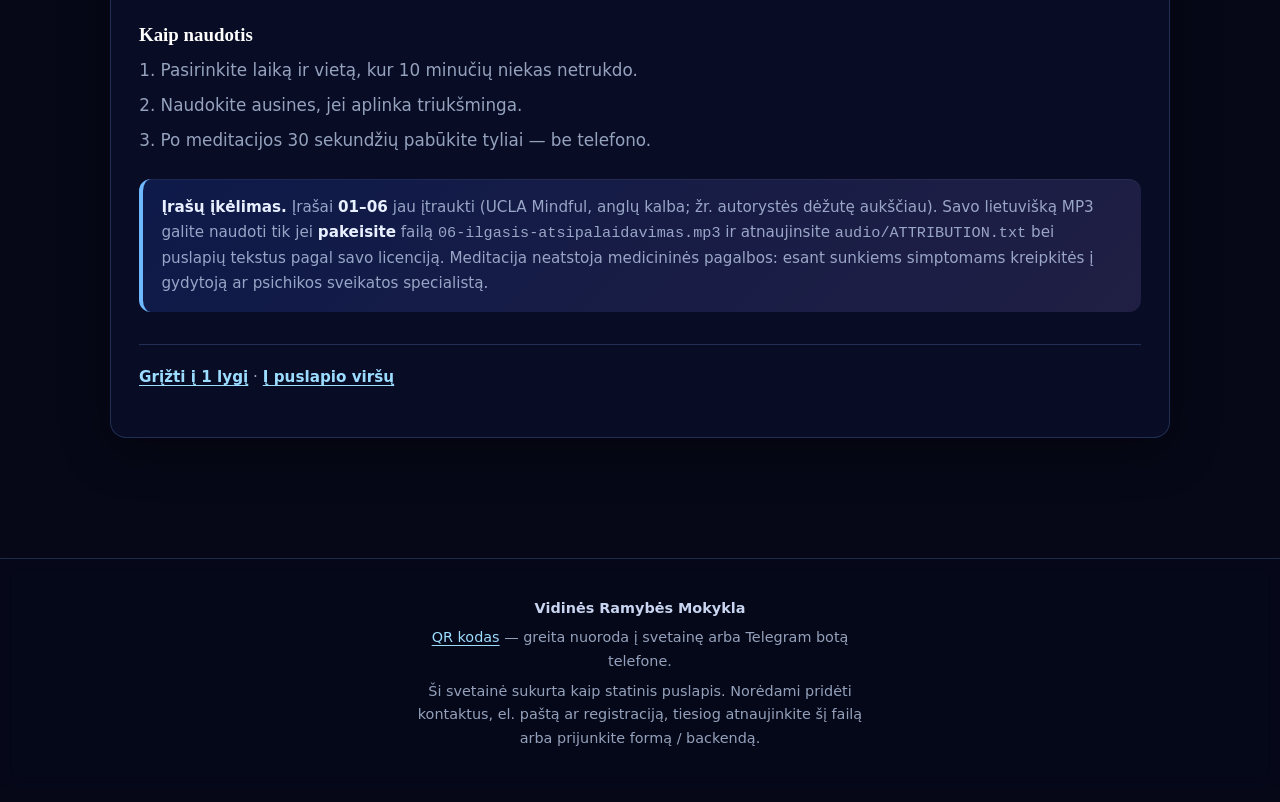
==== commit b08013f6: "Deploying to gh-pages from @ Skautas/Futures-Signals-Bot@2ad55c1044935e848ea30fb743a5c5a92a815307 🚀" ====
--- a/index.html
+++ b/index.html
@@ -8,14 +8,14 @@
       content="Vidinės Ramybės Mokykla — kelionė per sąmoningumą, praktiką ir meditacijas. Eckhart Tolle, José Silva."
     />
     <title>Vidinės Ramybės Mokykla</title>
-    <link rel="stylesheet" href="styles.css?v=20260607" />
+    <link rel="stylesheet" href="styles.css?v=20260608" />
   </head>
   <body>
     <a class="skip-link" href="#turinys">Pereiti prie turinio</a>
 
     <header class="site-header">
       <div class="header-inner">
-        <a class="logo" href="#">Vidinės Ramybės Mokykla</a>
+        <a class="logo" href="index.html">Vidinės Ramybės Mokykla</a>
         <button
           type="button"
           class="nav-toggle"
@@ -26,6 +26,7 @@
         </button>
         <nav id="main-nav" class="nav" aria-label="Pagrindinė navigacija">
           <ul class="nav-list">
+            <li><a href="kelias.html">Nušvitimo kelias</a></li>
             <li><a href="#lygis-1">1 lygis</a></li>
             <li><a href="#lygis-2">2 lygis</a></li>
             <li><a href="#lygis-3">3 lygis</a></li>
@@ -44,6 +45,7 @@
       </p>
       <div class="hero-cta">
         <a class="btn btn-primary" href="#lygis-1">Pradėti nuo 1 lygio</a>
+        <a class="btn btn-ghost" href="kelias.html">Nušvitimo kelias</a>
         <a class="btn btn-ghost" href="#lygis-4">Meditacijos</a>
         <a class="btn btn-ghost" href="qr-vidine-ramybe.html">QR programa</a>
       </div>
@@ -531,6 +533,6 @@
       </p>
     </footer>
 
-    <script src="app.js?v=20260607" defer></script>
+    <script src="app.js?v=20260608" defer></script>
   </body>
 </html>
--- a/styles.css
+++ b/styles.css
@@ -531,6 +531,142 @@
   }
 }
 
+/* Nušvitimo kelias (kelias.html) */
+.path-hero {
+  padding-bottom: 2.5rem;
+}
+
+.path-note {
+  max-width: 62ch;
+  margin: 0 auto 2.25rem;
+  padding: 1rem 1.15rem;
+  font-size: 0.95rem;
+  line-height: 1.6;
+  color: var(--text-soft);
+  background: rgba(12, 20, 48, 0.55);
+  border: 1px solid var(--line);
+  border-radius: 12px;
+}
+
+.path-map {
+  margin-bottom: 2.5rem;
+}
+
+.path-steps {
+  list-style: none;
+  margin: 0;
+  padding: 0;
+  max-width: 52rem;
+  margin-left: auto;
+  margin-right: auto;
+}
+
+.path-step {
+  margin: 0;
+  padding: 0;
+}
+
+.path-step-card {
+  display: flex;
+  gap: 1rem 1.25rem;
+  align-items: flex-start;
+  padding: 1.25rem 1.35rem;
+  border-radius: var(--radius);
+  border: 1px solid var(--line);
+  background: rgba(255, 255, 255, 0.05);
+  box-shadow: 0 8px 32px var(--shadow), inset 0 1px 0 rgba(255, 255, 255, 0.06);
+}
+
+.path-step-marker {
+  flex-shrink: 0;
+  width: 2.5rem;
+  height: 2.5rem;
+  display: flex;
+  align-items: center;
+  justify-content: center;
+  font-weight: 700;
+  font-size: 1.1rem;
+  color: #fff;
+  border-radius: 50%;
+  background: linear-gradient(135deg, var(--accent-deep), var(--accent));
+  box-shadow: 0 0 20px rgba(110, 184, 255, 0.35);
+}
+
+.path-step-body {
+  flex: 1;
+  min-width: 0;
+}
+
+.path-step-title {
+  font-family: var(--font-serif);
+  font-size: 1.25rem;
+  margin: 0 0 0.65rem;
+  color: #fff;
+  line-height: 1.3;
+}
+
+.path-step-card p {
+  margin: 0 0 0.75rem;
+  color: var(--text-soft);
+  line-height: 1.65;
+  font-size: 0.98rem;
+}
+
+.path-step-card p:last-child {
+  margin-bottom: 0;
+}
+
+.path-step-links {
+  font-size: 0.9rem;
+  margin-top: 0.85rem !important;
+}
+
+.path-step-links a {
+  white-space: nowrap;
+}
+
+.path-arrow {
+  display: block;
+  text-align: center;
+  padding: 0.35rem 0 0.85rem;
+  font-size: 1.35rem;
+  color: var(--muted);
+  line-height: 1;
+  text-shadow: 0 0 12px rgba(110, 184, 255, 0.2);
+}
+
+.path-step--last .path-arrow {
+  display: none;
+}
+
+.path-closing {
+  max-width: 52rem;
+  margin-left: auto;
+  margin-right: auto;
+}
+
+.nav-list a[aria-current="page"] {
+  color: var(--accent-bright);
+  background: rgba(110, 184, 255, 0.15);
+}
+
+@media (max-width: 600px) {
+  .path-step-card {
+    flex-direction: column;
+    align-items: stretch;
+  }
+
+  .path-step-marker {
+    width: 2.25rem;
+    height: 2.25rem;
+    font-size: 1rem;
+  }
+
+  .path-step-links a {
+    white-space: normal;
+  }
+}
+
 /* Pilno ekrano skaitymui (mygtuką kuria app.js) */
 .vrm-fullscreen-btn {
   position: fixed;
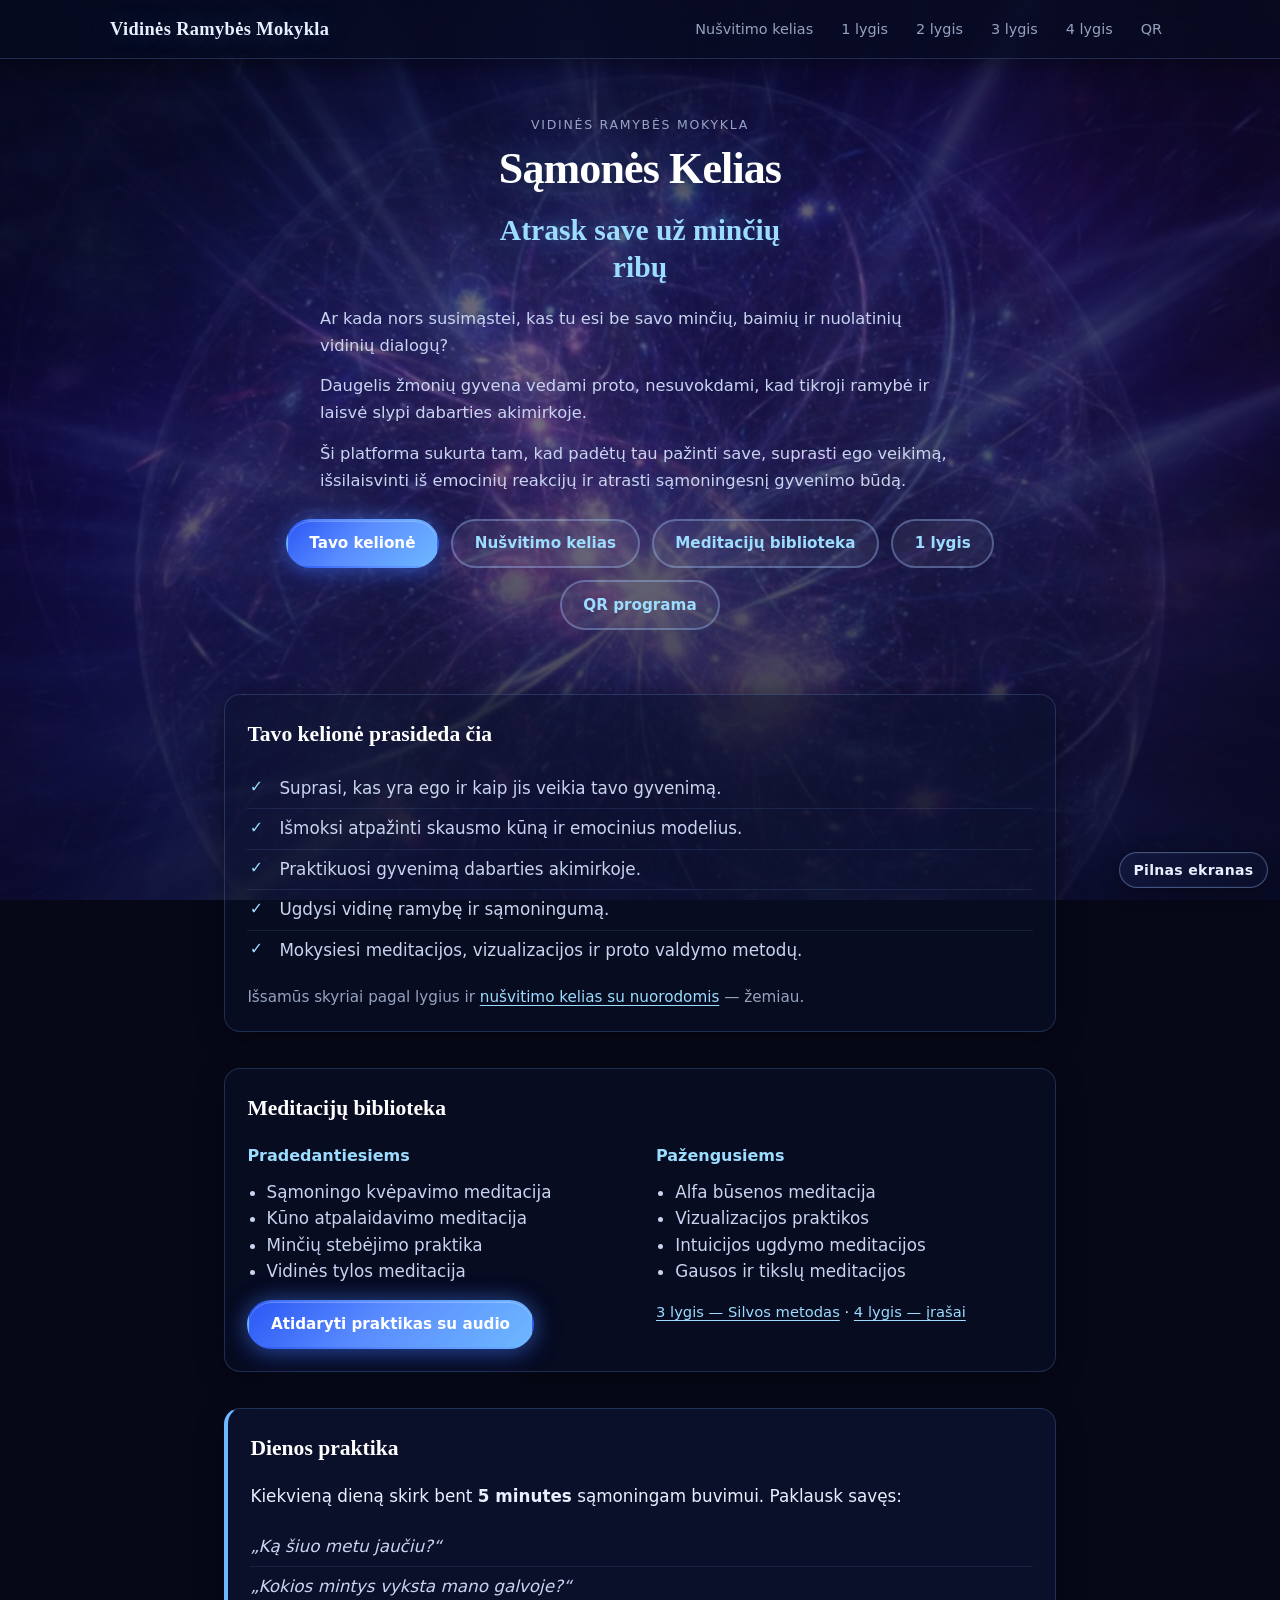
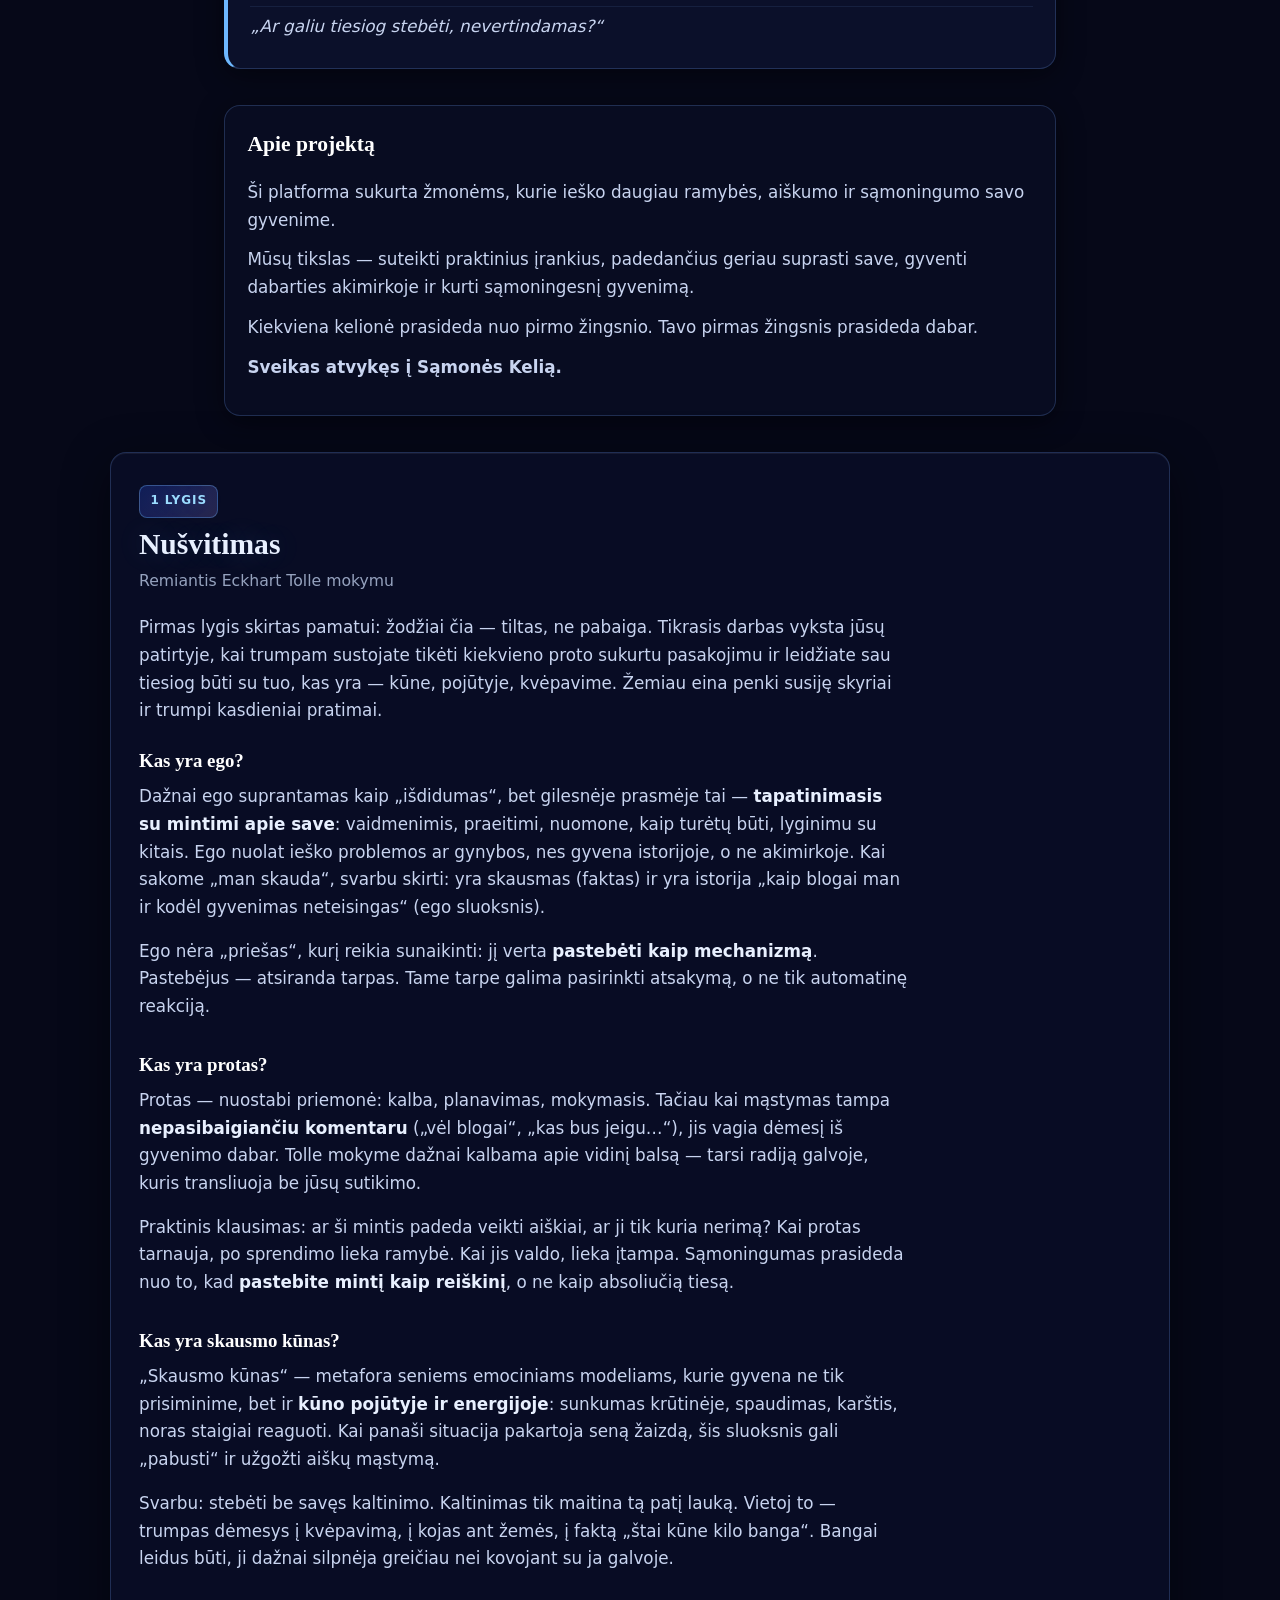
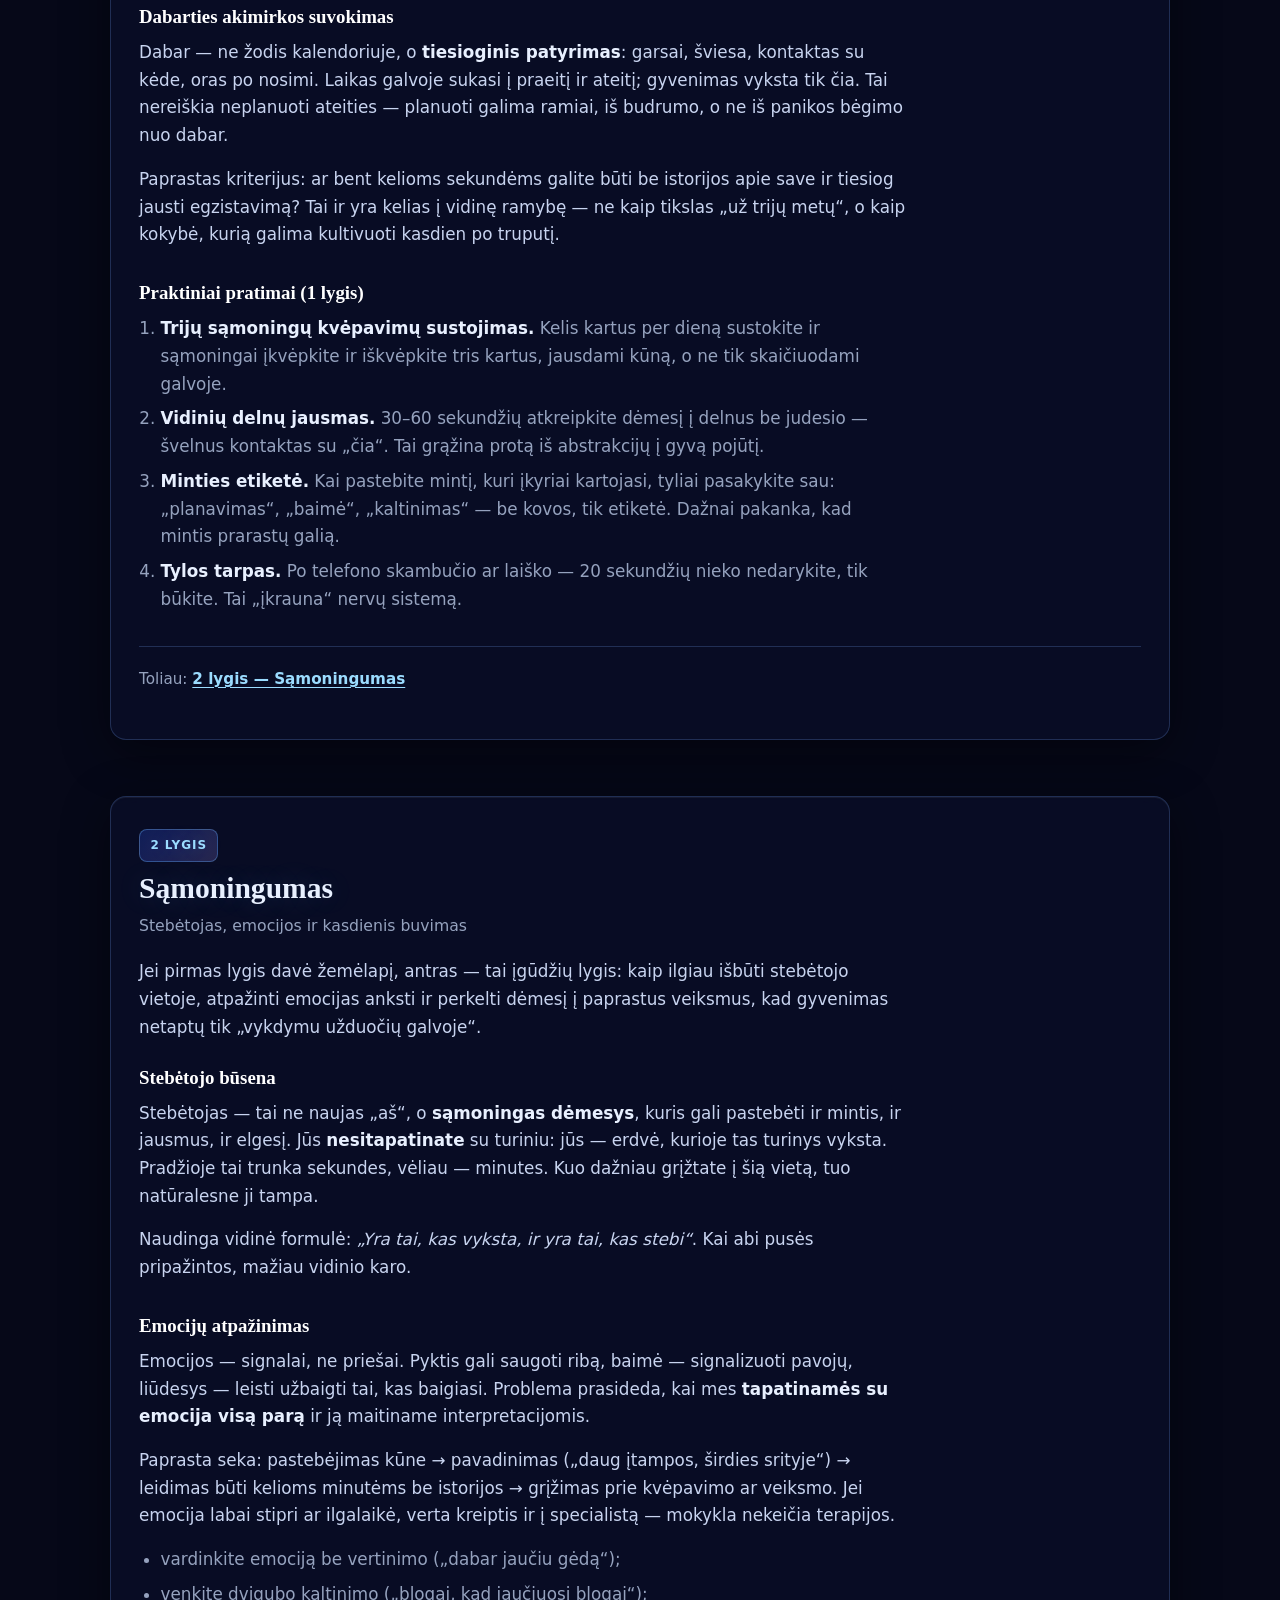
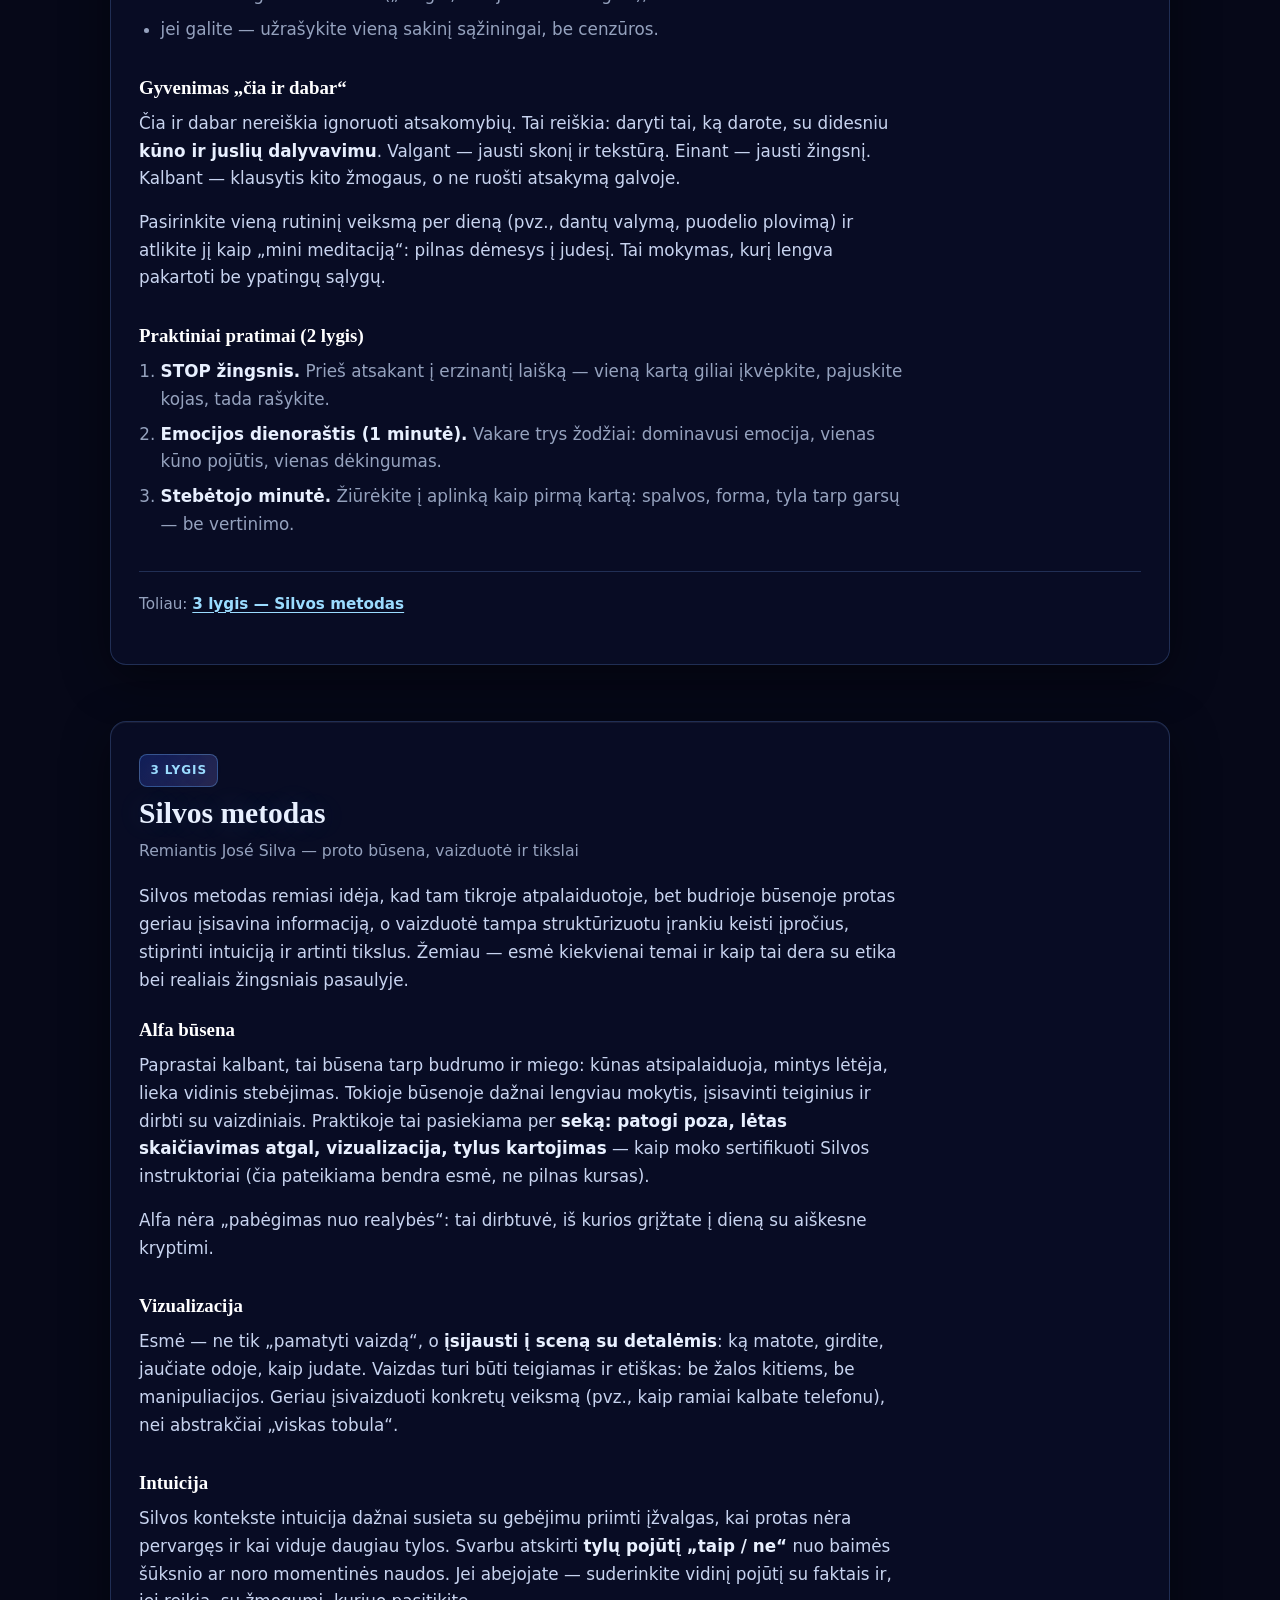
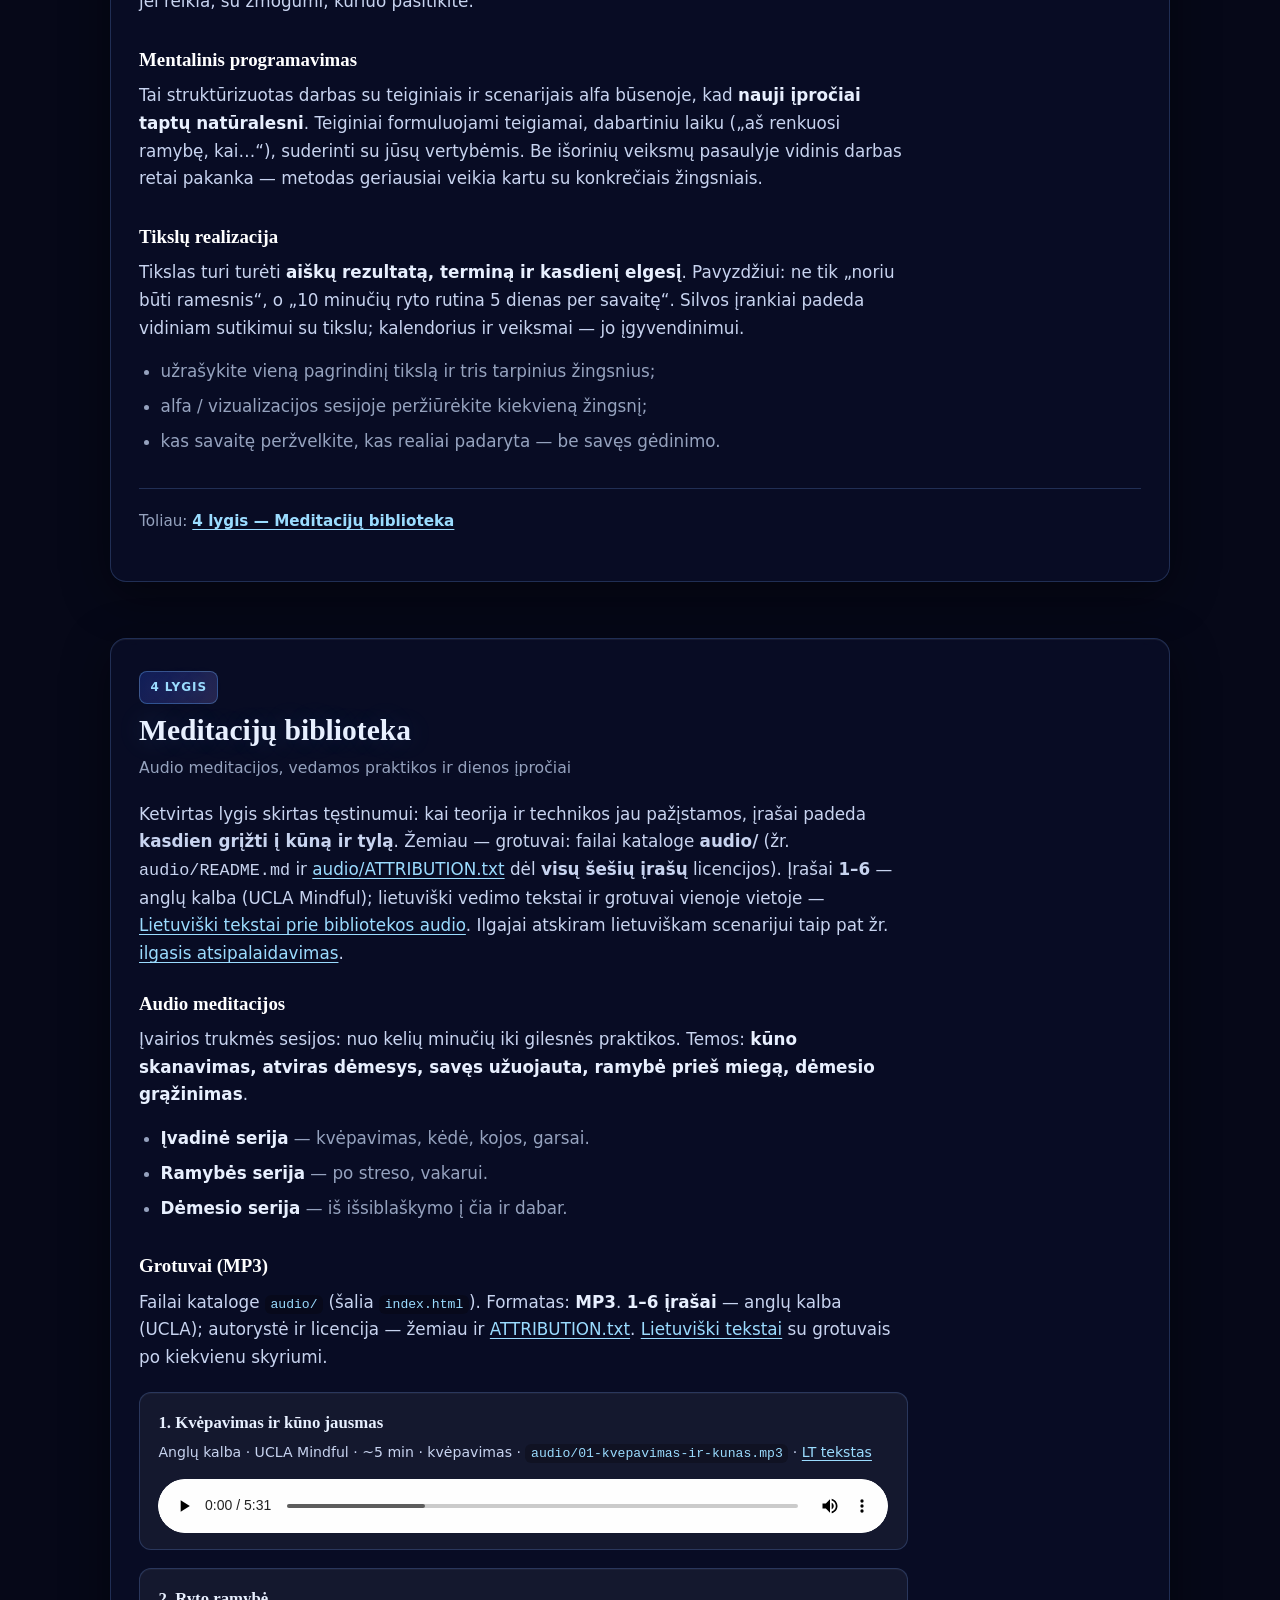
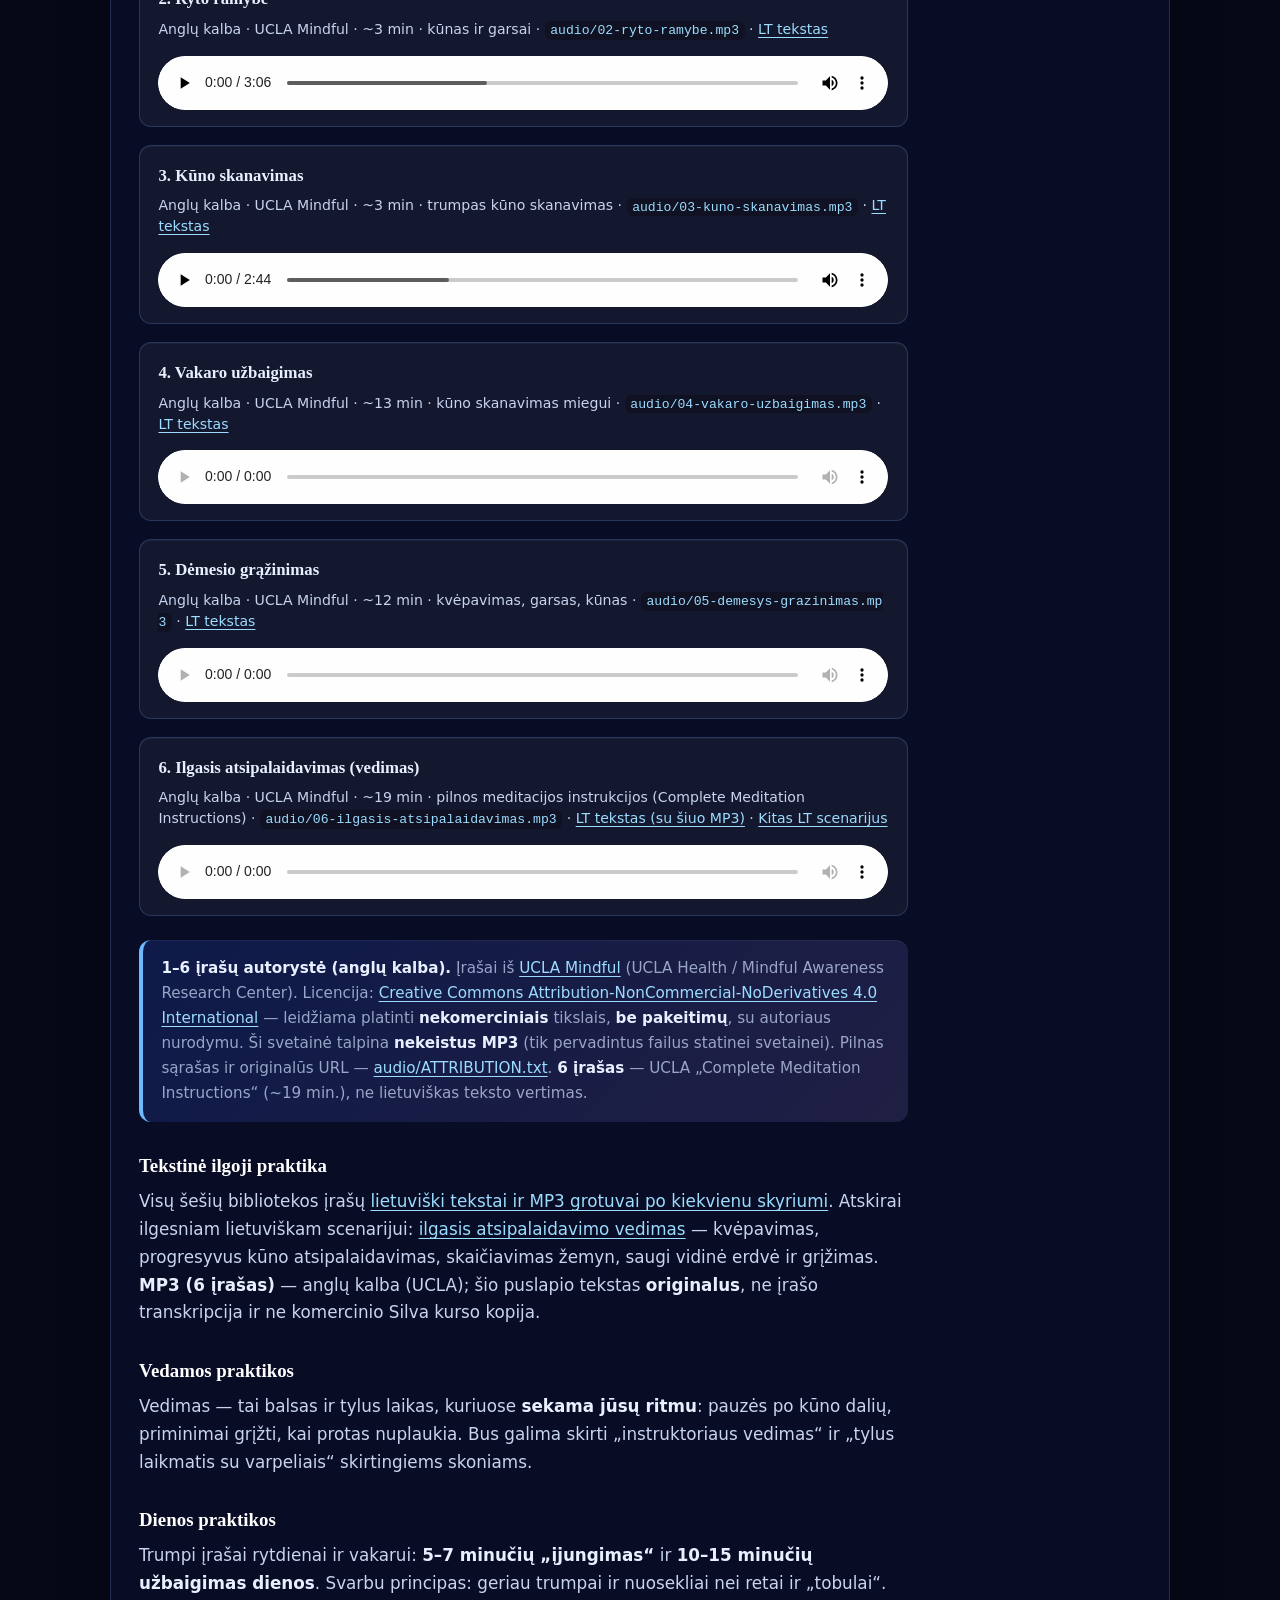
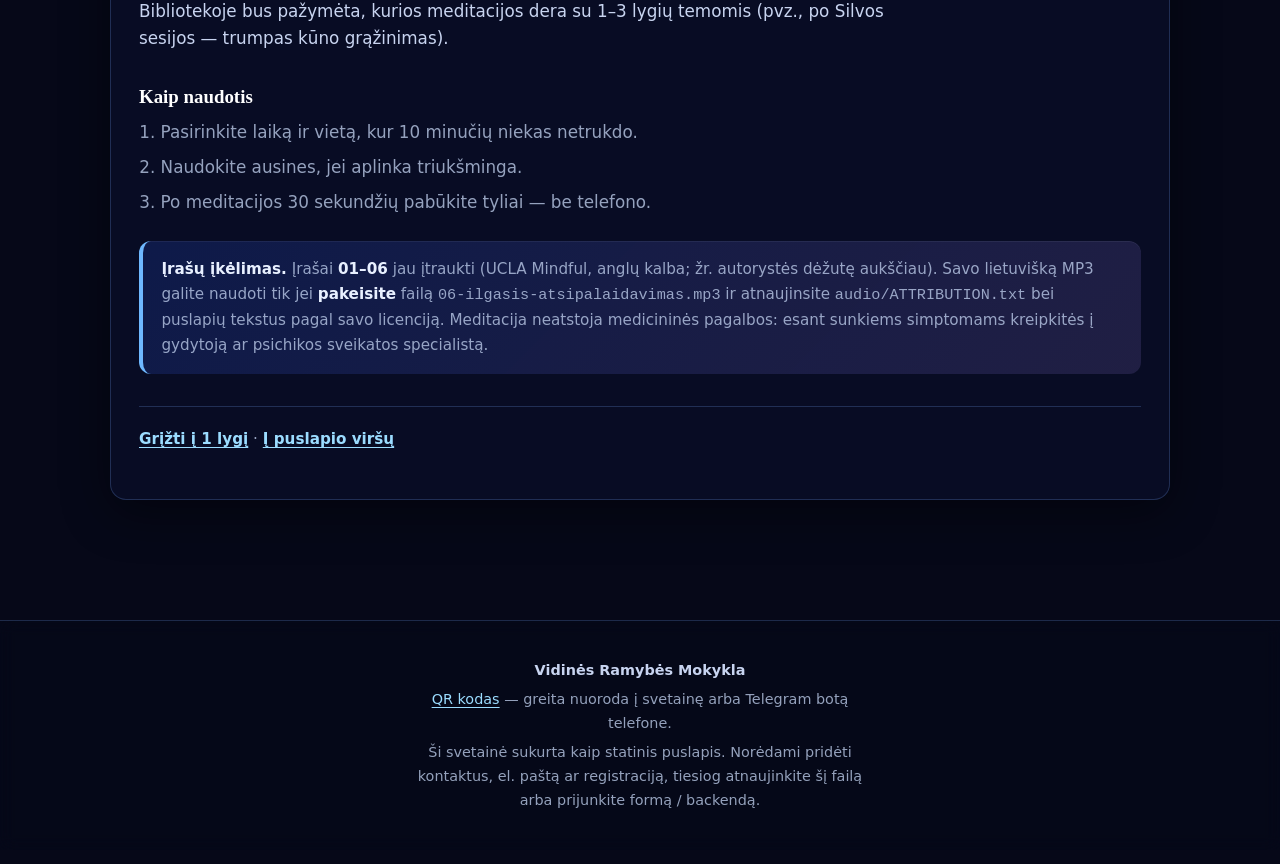
==== commit 1441bf60: "Deploying to gh-pages from @ Skautas/Futures-Signals-Bot@88717d480017e21e560ad66db73a4f1bee54d1c5 🚀" ====
--- a/index.html
+++ b/index.html
@@ -5,10 +5,10 @@
     <meta name="viewport" content="width=device-width, initial-scale=1" />
     <meta
       name="description"
-      content="Vidinės Ramybės Mokykla — kelionė per sąmoningumą, praktiką ir meditacijas. Eckhart Tolle, José Silva."
+      content="Sąmonės kelias — atrask save už minčių ribų. Praktika, meditacijos ir nušvitimo kelias: ego, dabartis, stebėtojas, vidinė ramybė, Silvos metodas."
     />
-    <title>Vidinės Ramybės Mokykla</title>
-    <link rel="stylesheet" href="styles.css?v=20260608" />
+    <title>Sąmonės kelias — Vidinės Ramybės Mokykla</title>
+    <link rel="stylesheet" href="styles.css?v=20260609" />
   </head>
   <body>
     <a class="skip-link" href="#turinys">Pereiti prie turinio</a>
@@ -38,20 +38,109 @@
     </header>
 
     <section class="hero" aria-labelledby="hero-title">
-      <h1 id="hero-title">Vidinės Ramybės Mokykla</h1>
-      <p class="tagline">
-        Keturių lygių kelionė: nuo dabarties akimirkos ir sąmoningumo iki
-        mentalinio aiškumo ir meditacijų — ramiai, žingsnis po žingsnio.
-      </p>
+      <p class="hero-eyebrow">Vidinės Ramybės Mokykla</p>
+      <h1 id="hero-title">Sąmonės Kelias</h1>
+      <p class="hero-kicker">Atrask save už minčių ribų</p>
+      <div class="hero-prose">
+        <p>
+          Ar kada nors susimąstei, kas tu esi be savo minčių, baimių ir nuolatinių
+          vidinių dialogų?
+        </p>
+        <p>
+          Daugelis žmonių gyvena vedami proto, nesuvokdami, kad tikroji ramybė ir
+          laisvė slypi dabarties akimirkoje.
+        </p>
+        <p>
+          Ši platforma sukurta tam, kad padėtų tau pažinti save, suprasti ego veikimą,
+          išsilaisvinti iš emocinių reakcijų ir atrasti sąmoningesnį gyvenimo būdą.
+        </p>
+      </div>
       <div class="hero-cta">
-        <a class="btn btn-primary" href="#lygis-1">Pradėti nuo 1 lygio</a>
+        <a class="btn btn-primary" href="#kelione">Tavo kelionė</a>
         <a class="btn btn-ghost" href="kelias.html">Nušvitimo kelias</a>
-        <a class="btn btn-ghost" href="#lygis-4">Meditacijos</a>
+        <a class="btn btn-ghost" href="#med-bib">Meditacijų biblioteka</a>
+        <a class="btn btn-ghost" href="#lygis-1">1 lygis</a>
         <a class="btn btn-ghost" href="qr-vidine-ramybe.html">QR programa</a>
       </div>
     </section>
 
     <main id="turinys">
+      <section class="home-block" id="kelione" aria-labelledby="kelione-h">
+        <h2 id="kelione-h">Tavo kelionė prasideda čia</h2>
+        <ul class="checklist">
+          <li>Suprasi, kas yra ego ir kaip jis veikia tavo gyvenimą.</li>
+          <li>Išmoksi atpažinti skausmo kūną ir emocinius modelius.</li>
+          <li>Praktikuosi gyvenimą dabarties akimirkoje.</li>
+          <li>Ugdysi vidinę ramybę ir sąmoningumą.</li>
+          <li>Mokysiesi meditacijos, vizualizacijos ir proto valdymo metodų.</li>
+        </ul>
+        <p class="home-block-lead">
+          Išsamūs skyriai pagal lygius ir <a href="kelias.html">nušvitimo kelias su nuorodomis</a>
+          — žemiau.
+        </p>
+      </section>
+
+      <section class="home-block home-block-split" id="med-bib" aria-labelledby="med-bib-h">
+        <h2 id="med-bib-h">Meditacijų biblioteka</h2>
+        <div class="home-columns">
+          <div>
+            <h3 class="home-subh">Pradedantiesiems</h3>
+            <ul class="home-list">
+              <li>Sąmoningo kvėpavimo meditacija</li>
+              <li>Kūno atpalaidavimo meditacija</li>
+              <li>Minčių stebėjimo praktika</li>
+              <li>Vidinės tylos meditacija</li>
+            </ul>
+            <p class="home-block-cta">
+              <a class="btn btn-primary" href="meditacijos/lietuviski-tekstai-prie-bibliotekos-audio.html"
+                >Atidaryti praktikas su audio</a
+              >
+            </p>
+          </div>
+          <div>
+            <h3 class="home-subh">Pažengusiems</h3>
+            <ul class="home-list">
+              <li>Alfa būsenos meditacija</li>
+              <li>Vizualizacijos praktikos</li>
+              <li>Intuicijos ugdymo meditacijos</li>
+              <li>Gausos ir tikslų meditacijos</li>
+            </ul>
+            <p class="home-inline-links">
+              <a href="#lygis-3">3 lygis — Silvos metodas</a>
+              ·
+              <a href="#lygis-4">4 lygis — įrašai</a>
+            </p>
+          </div>
+        </div>
+      </section>
+
+      <section class="home-block home-diena" id="diena" aria-labelledby="diena-h">
+        <h2 id="diena-h">Dienos praktika</h2>
+        <p>
+          Kiekvieną dieną skirk bent <strong>5 minutes</strong> sąmoningam buvimui.
+          Paklausk savęs:
+        </p>
+        <ul class="home-questions">
+          <li>„Ką šiuo metu jaučiu?“</li>
+          <li>„Kokios mintys vyksta mano galvoje?“</li>
+          <li>„Ar galiu tiesiog stebėti, nevertindamas?“</li>
+        </ul>
+      </section>
+
+      <section class="home-block home-apie" id="apie" aria-labelledby="apie-h">
+        <h2 id="apie-h">Apie projektą</h2>
+        <p>
+          Ši platforma sukurta žmonėms, kurie ieško daugiau ramybės, aiškumo ir
+          sąmoningumo savo gyvenime.
+        </p>
+        <p>
+          Mūsų tikslas — suteikti praktinius įrankius, padedančius geriau suprasti save,
+          gyventi dabarties akimirkoje ir kurti sąmoningesnį gyvenimą.
+        </p>
+        <p>Kiekviena kelionė prasideda nuo pirmo žingsnio. Tavo pirmas žingsnis prasideda dabar.</p>
+        <p class="home-welcome"><strong>Sveikas atvykęs į Sąmonės Kelią.</strong></p>
+      </section>
+
       <section id="lygis-1" class="level-section" aria-labelledby="t1">
         <article class="level-card">
           <span class="level-badge">1 lygis</span>
@@ -533,6 +622,6 @@
       </p>
     </footer>
 
-    <script src="app.js?v=20260608" defer></script>
+    <script src="app.js?v=20260609" defer></script>
   </body>
 </html>
--- a/styles.css
+++ b/styles.css
@@ -667,6 +667,254 @@
   }
 }
 
+.path-map-heading {
+  font-family: var(--font-serif);
+  font-size: clamp(1.35rem, 3vw, 1.65rem);
+  font-weight: 600;
+  color: #fff;
+  text-align: center;
+  margin: 2.75rem auto 0.25rem;
+  max-width: 40rem;
+  line-height: 1.35;
+}
+
+.path-narrative {
+  max-width: 48rem;
+  margin: 0 auto 2.5rem;
+}
+
+.path-narrative-title {
+  font-family: var(--font-serif);
+  font-size: clamp(1.5rem, 3.5vw, 1.85rem);
+  color: #fff;
+  margin: 0 0 1.5rem;
+  text-align: center;
+  line-height: 1.3;
+}
+
+.path-stage {
+  margin-bottom: 1.75rem;
+  padding: 1.2rem 1.35rem;
+  border-radius: var(--radius);
+  border: 1px solid var(--line);
+  background: rgba(8, 14, 40, 0.45);
+}
+
+.path-stage:last-child {
+  margin-bottom: 0;
+}
+
+.path-stage-title {
+  display: flex;
+  align-items: center;
+  gap: 0.65rem;
+  flex-wrap: wrap;
+  font-family: var(--font-serif);
+  font-size: 1.2rem;
+  color: #fff;
+  margin: 0 0 0.75rem;
+  line-height: 1.3;
+}
+
+.path-stage-num {
+  display: inline-flex;
+  align-items: center;
+  justify-content: center;
+  min-width: 2rem;
+  height: 2rem;
+  padding: 0 0.35rem;
+  font-size: 0.95rem;
+  font-weight: 700;
+  color: #fff;
+  border-radius: 8px;
+  background: linear-gradient(135deg, var(--accent-deep), var(--accent));
+}
+
+.path-stage p {
+  margin: 0 0 0.65rem;
+  color: var(--text-soft);
+  line-height: 1.65;
+  font-size: 0.98rem;
+}
+
+.path-stage ul {
+  margin: 0.35rem 0 0.75rem;
+  padding-left: 1.25rem;
+  color: var(--text-soft);
+  line-height: 1.6;
+}
+
+.path-stage li {
+  margin-bottom: 0.35rem;
+}
+
+.path-stage-more {
+  margin: 0.75rem 0 0 !important;
+  font-size: 0.92rem;
+}
+
+/* Pagrindinis — Sąmonės kelias blokai */
+.hero-eyebrow {
+  font-size: 0.78rem;
+  letter-spacing: 0.14em;
+  text-transform: uppercase;
+  color: var(--muted);
+  margin: 0 0 0.5rem;
+}
+
+.hero-kicker {
+  font-family: var(--font-serif);
+  font-size: clamp(1.35rem, 4vw, 1.85rem);
+  font-weight: 600;
+  color: var(--accent-bright);
+  margin: 0.35rem auto 1.25rem;
+  max-width: 22ch;
+  line-height: 1.25;
+  text-shadow: 0 0 28px rgba(110, 200, 255, 0.35);
+}
+
+.hero-prose {
+  max-width: 40rem;
+  margin: 0 auto 1.5rem;
+  text-align: left;
+}
+
+.hero-prose p {
+  margin: 0 0 0.85rem;
+  color: var(--text-soft);
+  line-height: 1.65;
+  font-size: 1.02rem;
+}
+
+.hero-prose p:last-child {
+  margin-bottom: 0;
+}
+
+.home-block {
+  max-width: 52rem;
+  margin: 0 auto 2.25rem;
+  padding: 1.35rem 1.4rem;
+  border-radius: var(--radius);
+  border: 1px solid var(--line);
+  background: rgba(10, 16, 42, 0.5);
+  box-shadow: 0 6px 28px var(--shadow);
+}
+
+.home-block h2 {
+  font-family: var(--font-serif);
+  font-size: 1.35rem;
+  color: #fff;
+  margin: 0 0 1rem;
+}
+
+.home-block-lead {
+  margin: 1rem 0 0;
+  color: var(--muted);
+  font-size: 0.95rem;
+  line-height: 1.55;
+}
+
+.checklist {
+  list-style: none;
+  margin: 0;
+  padding: 0;
+}
+
+.checklist li {
+  position: relative;
+  padding: 0.45rem 0 0.45rem 2rem;
+  color: var(--text-soft);
+  line-height: 1.5;
+  border-bottom: 1px solid rgba(120, 170, 255, 0.12);
+}
+
+.checklist li:last-child {
+  border-bottom: none;
+}
+
+.checklist li::before {
+  content: "✓";
+  position: absolute;
+  left: 0.15rem;
+  top: 0.42rem;
+  color: var(--accent-bright);
+  font-weight: 700;
+  font-size: 1rem;
+}
+
+.home-columns {
+  display: grid;
+  grid-template-columns: 1fr 1fr;
+  gap: 1.5rem 2rem;
+}
+
+.home-subh {
+  font-size: 1rem;
+  color: var(--accent-bright);
+  margin: 0 0 0.65rem;
+  font-weight: 600;
+}
+
+.home-list {
+  margin: 0 0 1rem;
+  padding-left: 1.2rem;
+  color: var(--text-soft);
+  line-height: 1.55;
+}
+
+.home-block-cta {
+  margin: 0.5rem 0 0;
+}
+
+.home-inline-links {
+  margin: 0.75rem 0 0;
+  font-size: 0.92rem;
+}
+
+.home-inline-links a {
+  color: var(--accent-bright);
+}
+
+.home-diena {
+  border-left: 4px solid var(--accent);
+  background: rgba(20, 32, 72, 0.4);
+}
+
+.home-questions {
+  list-style: none;
+  margin: 0.75rem 0 0;
+  padding: 0;
+}
+
+.home-questions li {
+  font-style: italic;
+  color: var(--text-soft);
+  padding: 0.35rem 0;
+  border-bottom: 1px solid rgba(120, 170, 255, 0.1);
+}
+
+.home-questions li:last-child {
+  border-bottom: none;
+}
+
+.home-apie p {
+  color: var(--text-soft);
+  line-height: 1.65;
+  margin: 0 0 0.75rem;
+}
+
+.home-welcome {
+  margin: 1.25rem 0 0;
+  font-size: 1.05rem;
+  color: var(--text);
+}
+
+@media (max-width: 700px) {
+  .home-columns {
+    grid-template-columns: 1fr;
+  }
+}
+
 /* Pilno ekrano skaitymui (mygtuką kuria app.js) */
 .vrm-fullscreen-btn {
   position: fixed;
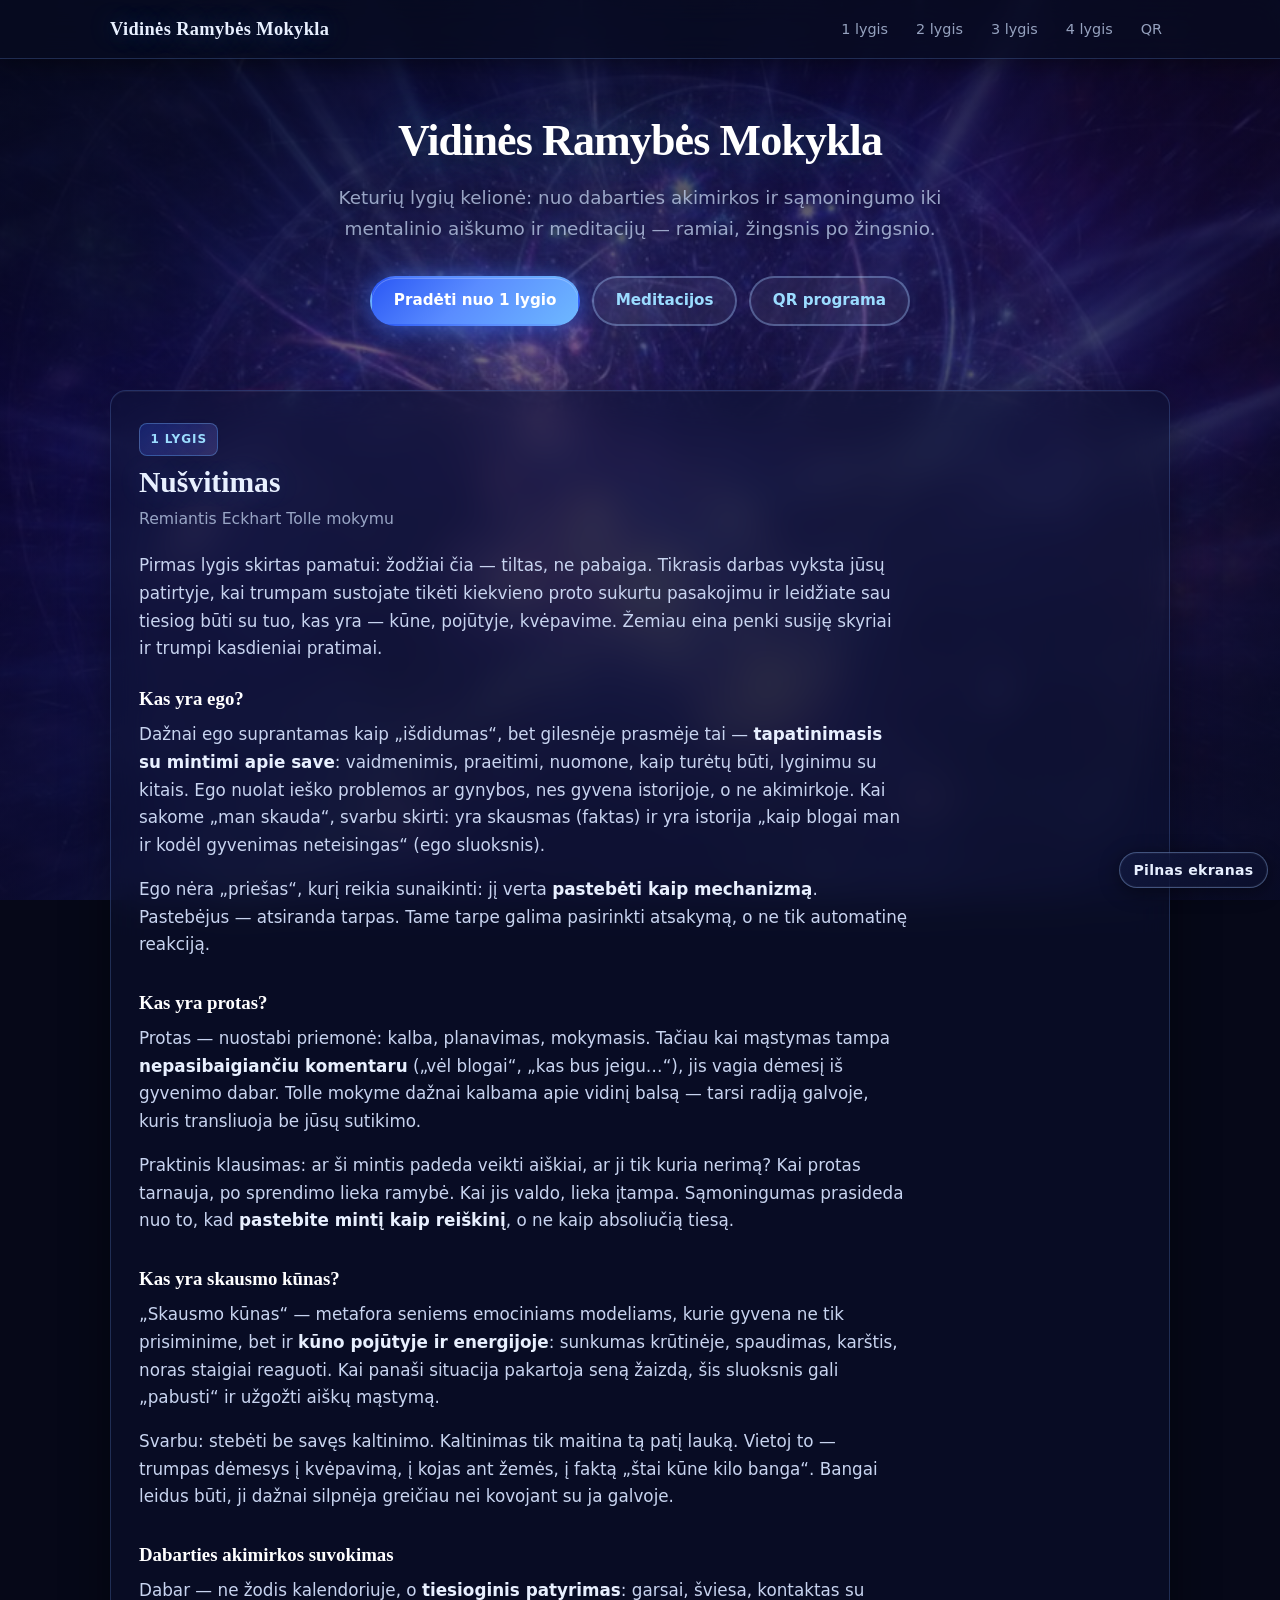
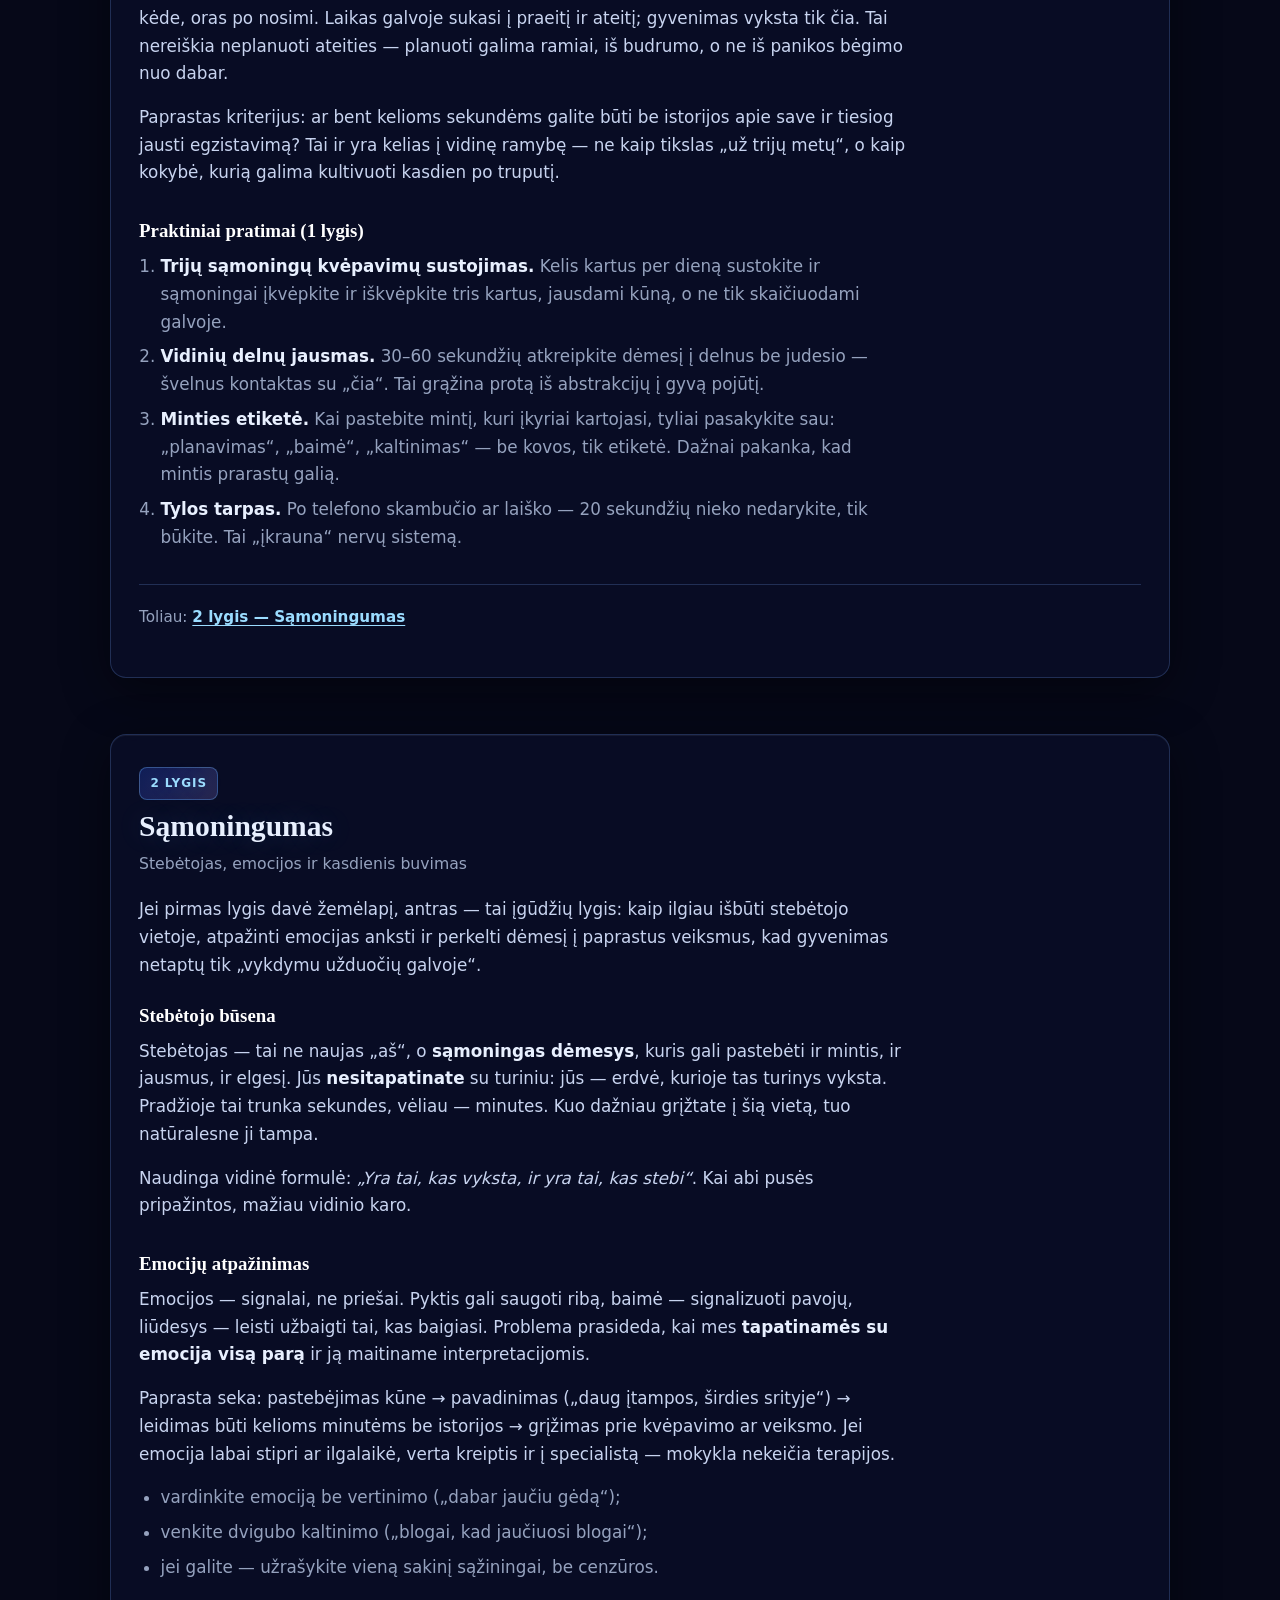
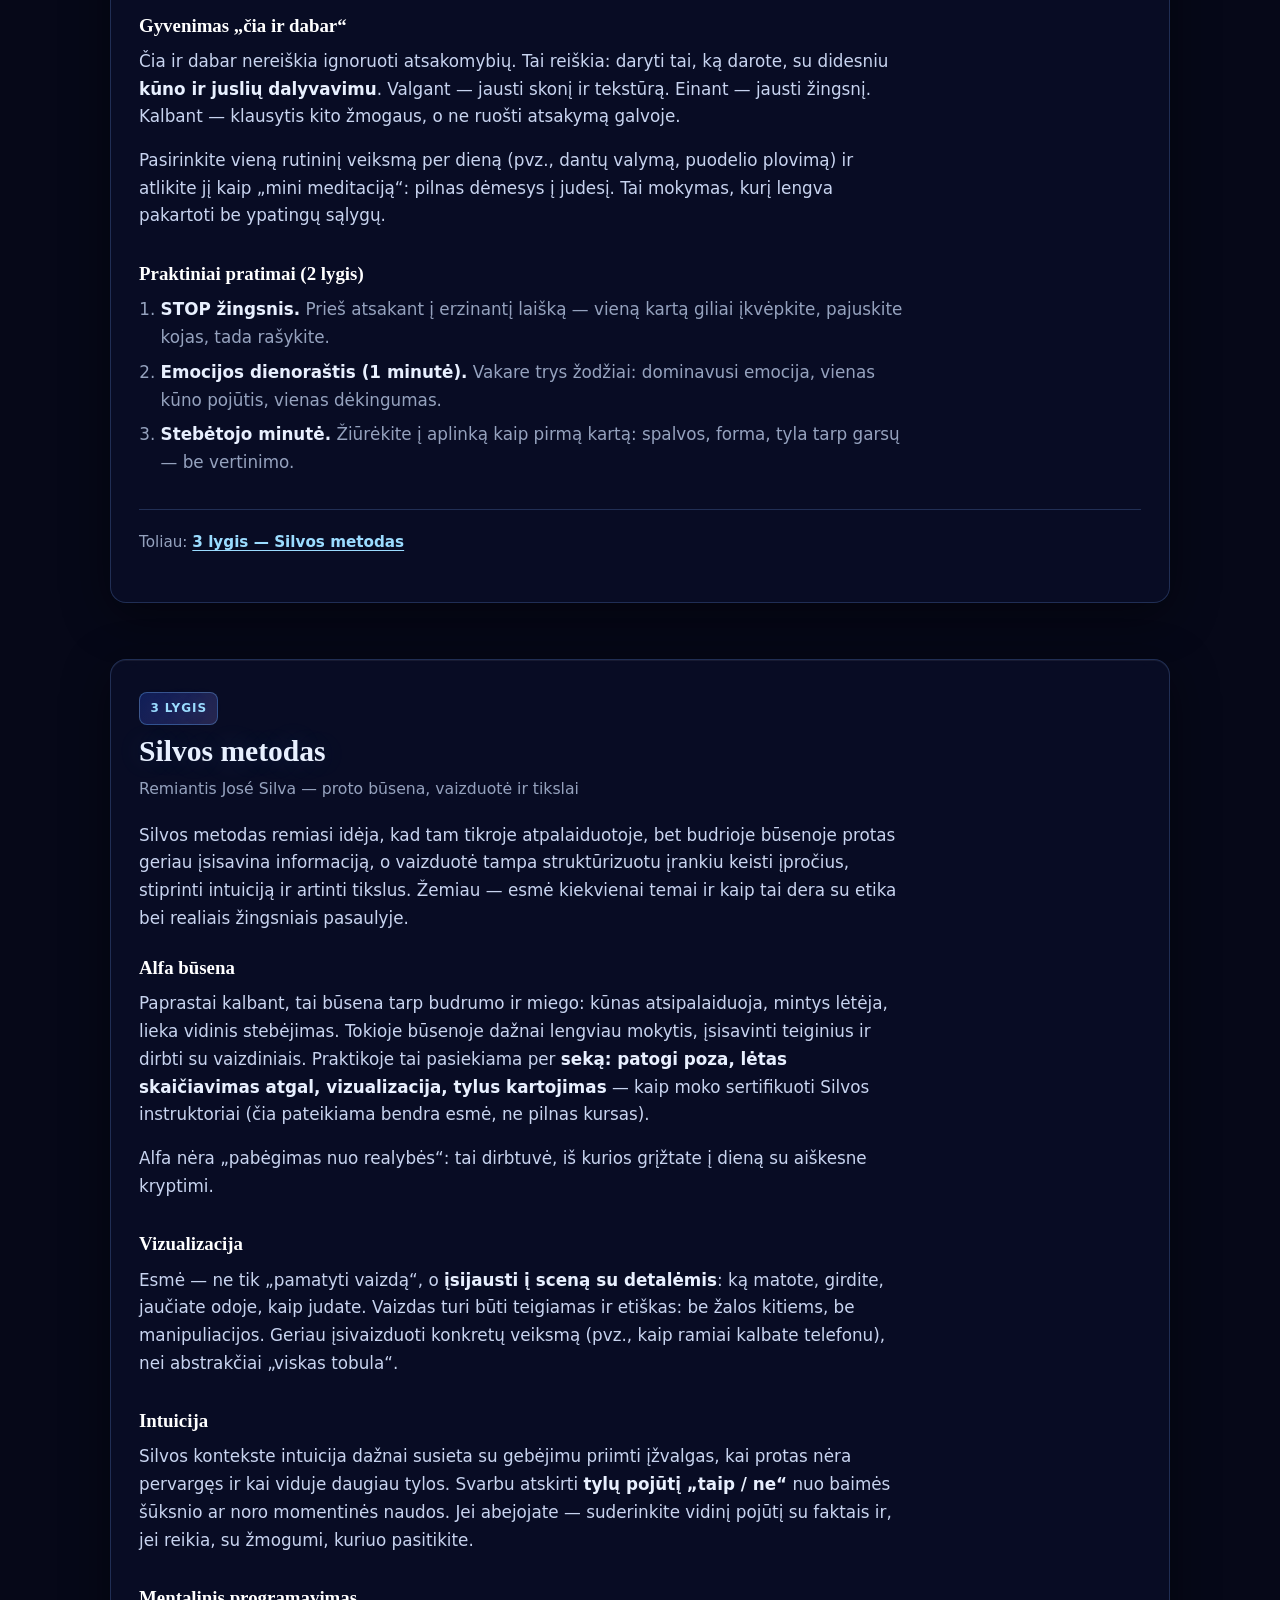
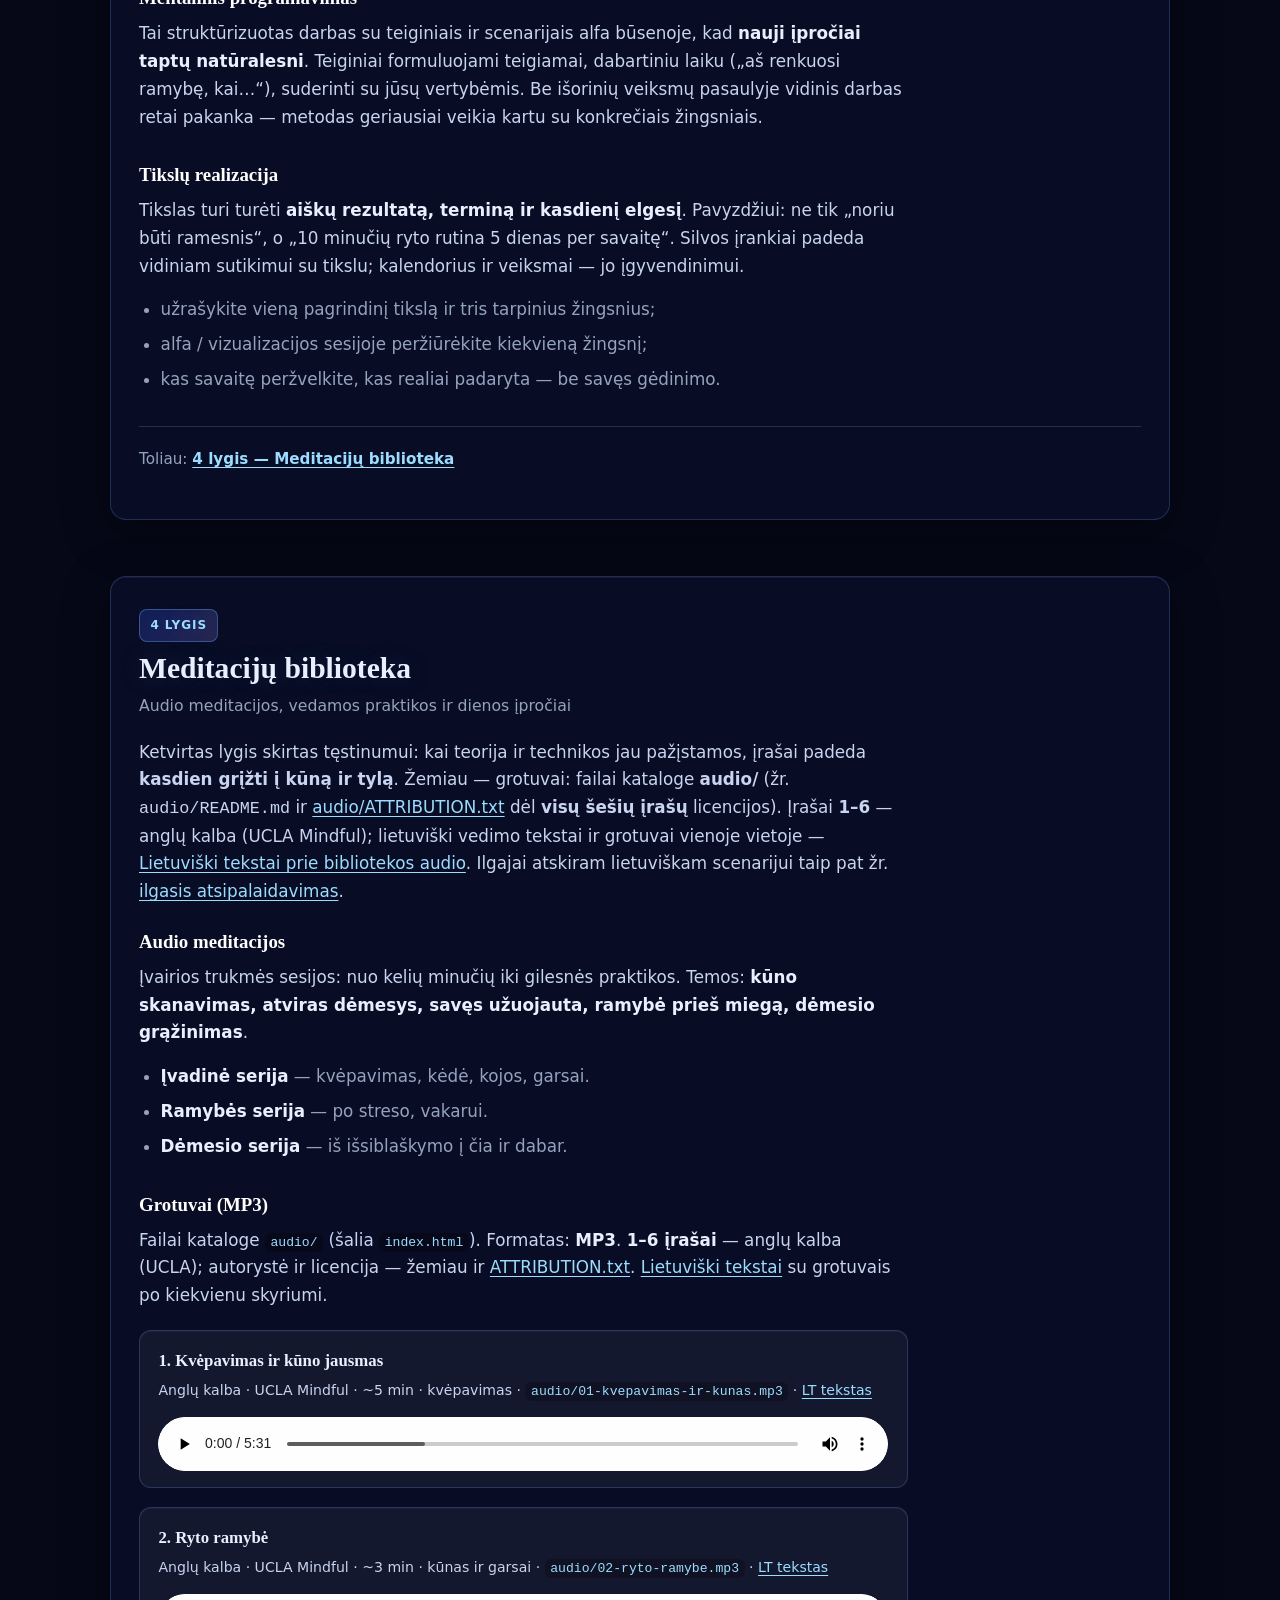
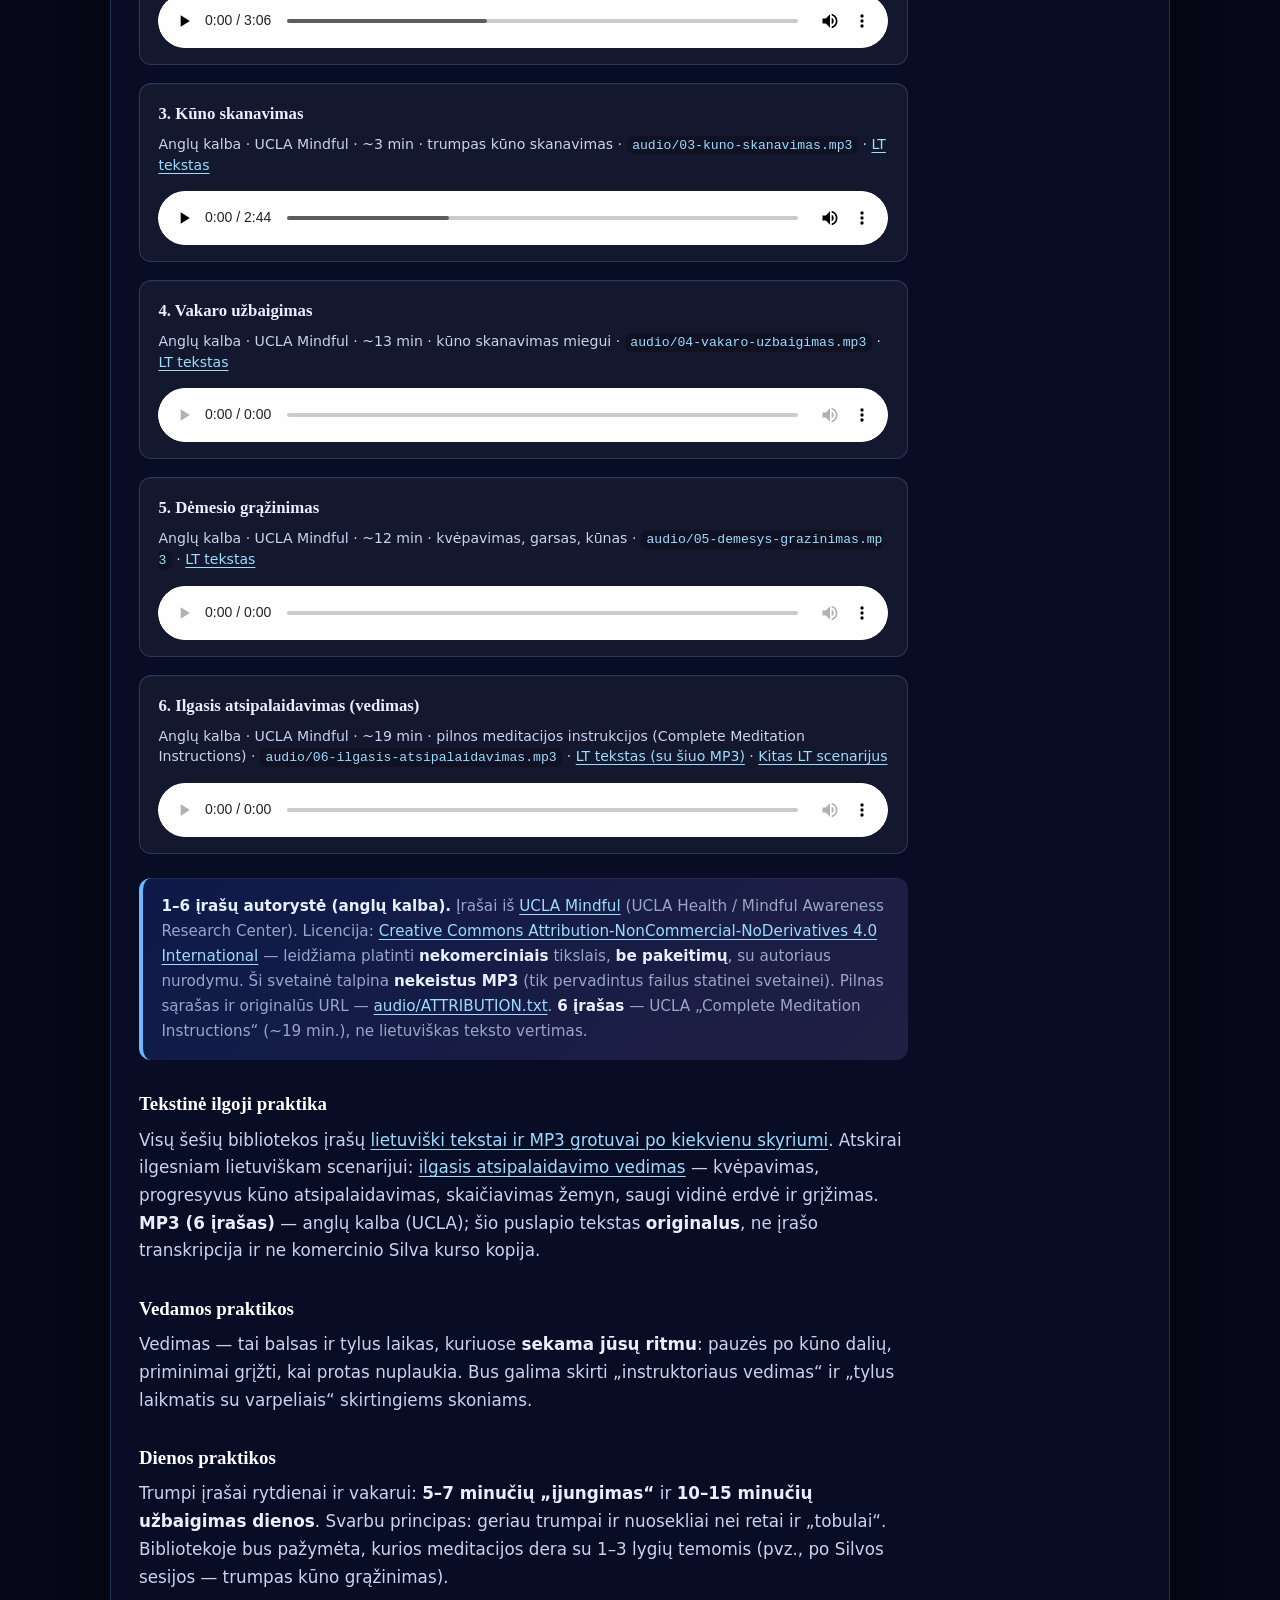
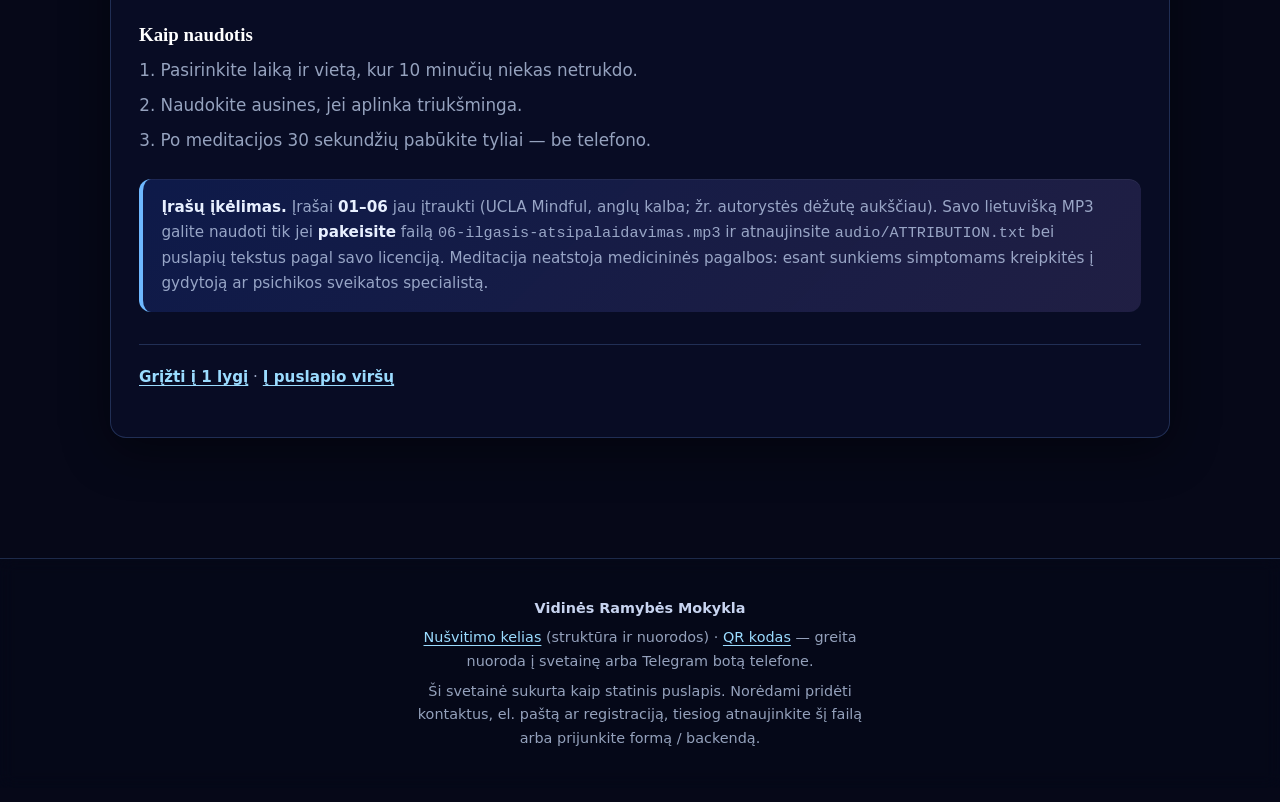
==== commit 9666afb6: "Deploying to gh-pages from @ Skautas/Futures-Signals-Bot@6ff47155cef76304f70b0c2bb85b034bfa1e56cd 🚀" ====
--- a/index.html
+++ b/index.html
@@ -5,17 +5,17 @@
     <meta name="viewport" content="width=device-width, initial-scale=1" />
     <meta
       name="description"
-      content="Sąmonės kelias — atrask save už minčių ribų. Praktika, meditacijos ir nušvitimo kelias: ego, dabartis, stebėtojas, vidinė ramybė, Silvos metodas."
+      content="Vidinės Ramybės Mokykla — kelionė per sąmoningumą, praktiką ir meditacijas. Eckhart Tolle, José Silva."
     />
-    <title>Sąmonės kelias — Vidinės Ramybės Mokykla</title>
-    <link rel="stylesheet" href="styles.css?v=20260609" />
+    <title>Vidinės Ramybės Mokykla</title>
+    <link rel="stylesheet" href="styles.css?v=20260610" />
   </head>
   <body>
     <a class="skip-link" href="#turinys">Pereiti prie turinio</a>
 
     <header class="site-header">
       <div class="header-inner">
-        <a class="logo" href="index.html">Vidinės Ramybės Mokykla</a>
+        <a class="logo" href="#">Vidinės Ramybės Mokykla</a>
         <button
           type="button"
           class="nav-toggle"
@@ -26,7 +26,6 @@
         </button>
         <nav id="main-nav" class="nav" aria-label="Pagrindinė navigacija">
           <ul class="nav-list">
-            <li><a href="kelias.html">Nušvitimo kelias</a></li>
             <li><a href="#lygis-1">1 lygis</a></li>
             <li><a href="#lygis-2">2 lygis</a></li>
             <li><a href="#lygis-3">3 lygis</a></li>
@@ -38,109 +37,19 @@
     </header>
 
     <section class="hero" aria-labelledby="hero-title">
-      <p class="hero-eyebrow">Vidinės Ramybės Mokykla</p>
-      <h1 id="hero-title">Sąmonės Kelias</h1>
-      <p class="hero-kicker">Atrask save už minčių ribų</p>
-      <div class="hero-prose">
-        <p>
-          Ar kada nors susimąstei, kas tu esi be savo minčių, baimių ir nuolatinių
-          vidinių dialogų?
-        </p>
-        <p>
-          Daugelis žmonių gyvena vedami proto, nesuvokdami, kad tikroji ramybė ir
-          laisvė slypi dabarties akimirkoje.
-        </p>
-        <p>
-          Ši platforma sukurta tam, kad padėtų tau pažinti save, suprasti ego veikimą,
-          išsilaisvinti iš emocinių reakcijų ir atrasti sąmoningesnį gyvenimo būdą.
-        </p>
-      </div>
+      <h1 id="hero-title">Vidinės Ramybės Mokykla</h1>
+      <p class="tagline">
+        Keturių lygių kelionė: nuo dabarties akimirkos ir sąmoningumo iki
+        mentalinio aiškumo ir meditacijų — ramiai, žingsnis po žingsnio.
+      </p>
       <div class="hero-cta">
-        <a class="btn btn-primary" href="#kelione">Tavo kelionė</a>
-        <a class="btn btn-ghost" href="kelias.html">Nušvitimo kelias</a>
-        <a class="btn btn-ghost" href="#med-bib">Meditacijų biblioteka</a>
-        <a class="btn btn-ghost" href="#lygis-1">1 lygis</a>
+        <a class="btn btn-primary" href="#lygis-1">Pradėti nuo 1 lygio</a>
+        <a class="btn btn-ghost" href="#lygis-4">Meditacijos</a>
         <a class="btn btn-ghost" href="qr-vidine-ramybe.html">QR programa</a>
       </div>
     </section>
 
     <main id="turinys">
-      <section class="home-block" id="kelione" aria-labelledby="kelione-h">
-        <h2 id="kelione-h">Tavo kelionė prasideda čia</h2>
-        <ul class="checklist">
-          <li>Suprasi, kas yra ego ir kaip jis veikia tavo gyvenimą.</li>
-          <li>Išmoksi atpažinti skausmo kūną ir emocinius modelius.</li>
-          <li>Praktikuosi gyvenimą dabarties akimirkoje.</li>
-          <li>Ugdysi vidinę ramybę ir sąmoningumą.</li>
-          <li>Mokysiesi meditacijos, vizualizacijos ir proto valdymo metodų.</li>
-        </ul>
-        <p class="home-block-lead">
-          Išsamūs skyriai pagal lygius ir <a href="kelias.html">nušvitimo kelias su nuorodomis</a>
-          — žemiau.
-        </p>
-      </section>
-
-      <section class="home-block home-block-split" id="med-bib" aria-labelledby="med-bib-h">
-        <h2 id="med-bib-h">Meditacijų biblioteka</h2>
-        <div class="home-columns">
-          <div>
-            <h3 class="home-subh">Pradedantiesiems</h3>
-            <ul class="home-list">
-              <li>Sąmoningo kvėpavimo meditacija</li>
-              <li>Kūno atpalaidavimo meditacija</li>
-              <li>Minčių stebėjimo praktika</li>
-              <li>Vidinės tylos meditacija</li>
-            </ul>
-            <p class="home-block-cta">
-              <a class="btn btn-primary" href="meditacijos/lietuviski-tekstai-prie-bibliotekos-audio.html"
-                >Atidaryti praktikas su audio</a
-              >
-            </p>
-          </div>
-          <div>
-            <h3 class="home-subh">Pažengusiems</h3>
-            <ul class="home-list">
-              <li>Alfa būsenos meditacija</li>
-              <li>Vizualizacijos praktikos</li>
-              <li>Intuicijos ugdymo meditacijos</li>
-              <li>Gausos ir tikslų meditacijos</li>
-            </ul>
-            <p class="home-inline-links">
-              <a href="#lygis-3">3 lygis — Silvos metodas</a>
-              ·
-              <a href="#lygis-4">4 lygis — įrašai</a>
-            </p>
-          </div>
-        </div>
-      </section>
-
-      <section class="home-block home-diena" id="diena" aria-labelledby="diena-h">
-        <h2 id="diena-h">Dienos praktika</h2>
-        <p>
-          Kiekvieną dieną skirk bent <strong>5 minutes</strong> sąmoningam buvimui.
-          Paklausk savęs:
-        </p>
-        <ul class="home-questions">
-          <li>„Ką šiuo metu jaučiu?“</li>
-          <li>„Kokios mintys vyksta mano galvoje?“</li>
-          <li>„Ar galiu tiesiog stebėti, nevertindamas?“</li>
-        </ul>
-      </section>
-
-      <section class="home-block home-apie" id="apie" aria-labelledby="apie-h">
-        <h2 id="apie-h">Apie projektą</h2>
-        <p>
-          Ši platforma sukurta žmonėms, kurie ieško daugiau ramybės, aiškumo ir
-          sąmoningumo savo gyvenime.
-        </p>
-        <p>
-          Mūsų tikslas — suteikti praktinius įrankius, padedančius geriau suprasti save,
-          gyventi dabarties akimirkoje ir kurti sąmoningesnį gyvenimą.
-        </p>
-        <p>Kiekviena kelionė prasideda nuo pirmo žingsnio. Tavo pirmas žingsnis prasideda dabar.</p>
-        <p class="home-welcome"><strong>Sveikas atvykęs į Sąmonės Kelią.</strong></p>
-      </section>
-
       <section id="lygis-1" class="level-section" aria-labelledby="t1">
         <article class="level-card">
           <span class="level-badge">1 lygis</span>
@@ -612,6 +521,7 @@
     <footer class="site-footer">
       <p><strong>Vidinės Ramybės Mokykla</strong></p>
       <p>
+        <a href="kelias.html">Nušvitimo kelias</a> (struktūra ir nuorodos) ·
         <a href="qr-vidine-ramybe.html">QR kodas</a> — greita nuoroda į svetainę arba
         Telegram botą telefone.
       </p>
@@ -622,6 +532,6 @@
       </p>
     </footer>
 
-    <script src="app.js?v=20260609" defer></script>
+    <script src="app.js?v=20260610" defer></script>
   </body>
 </html>
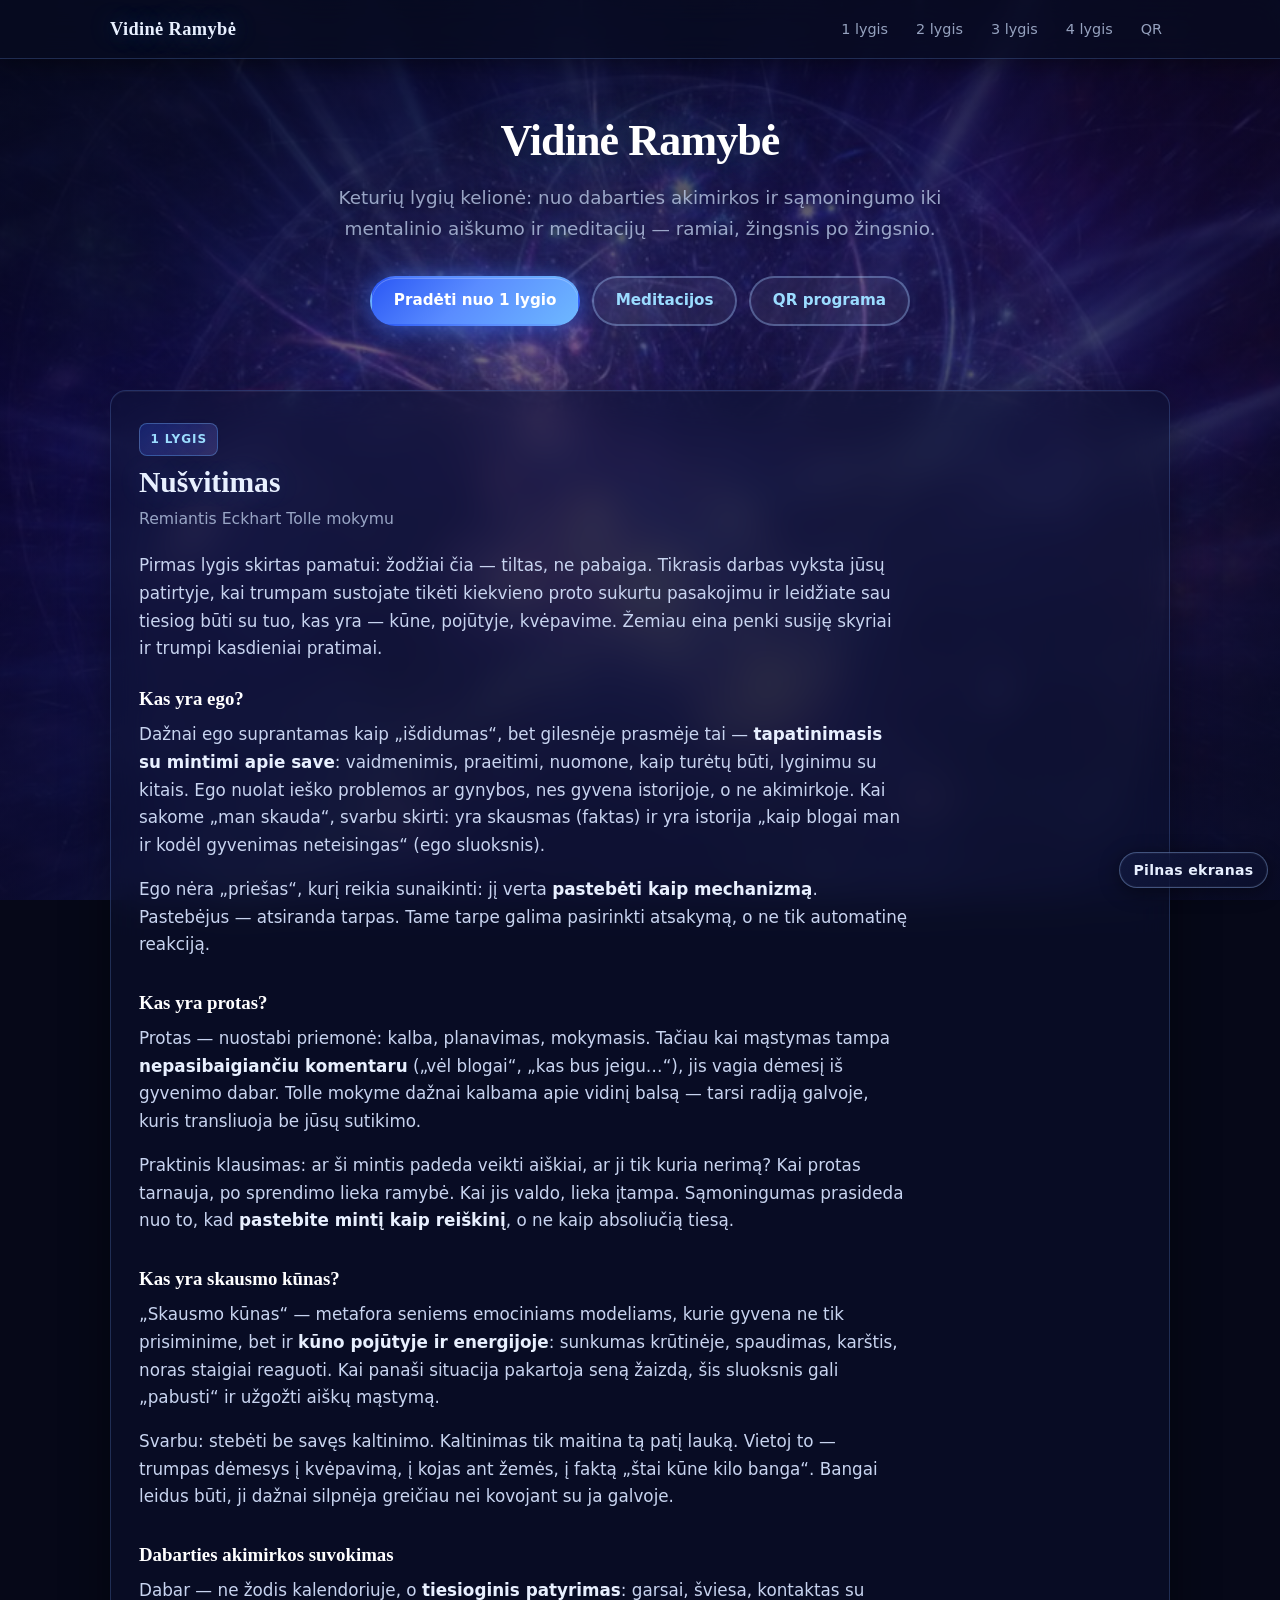
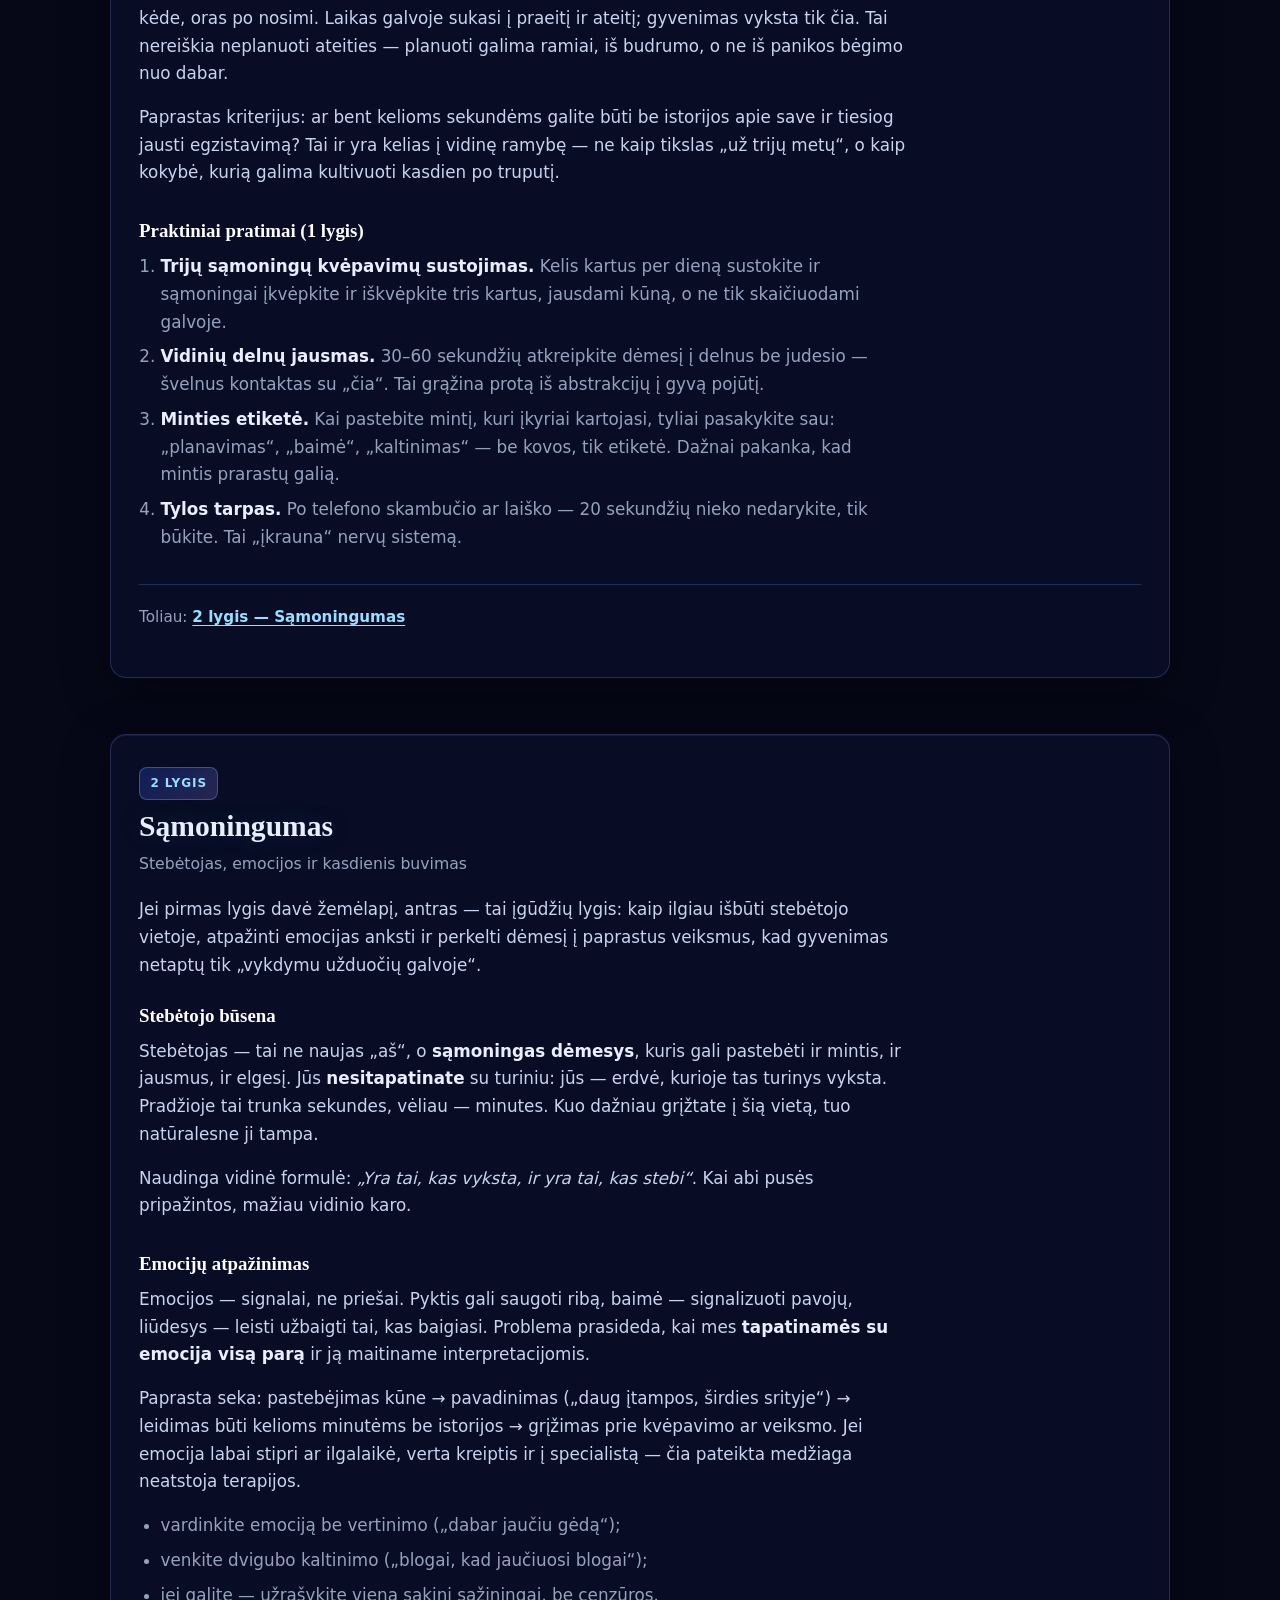
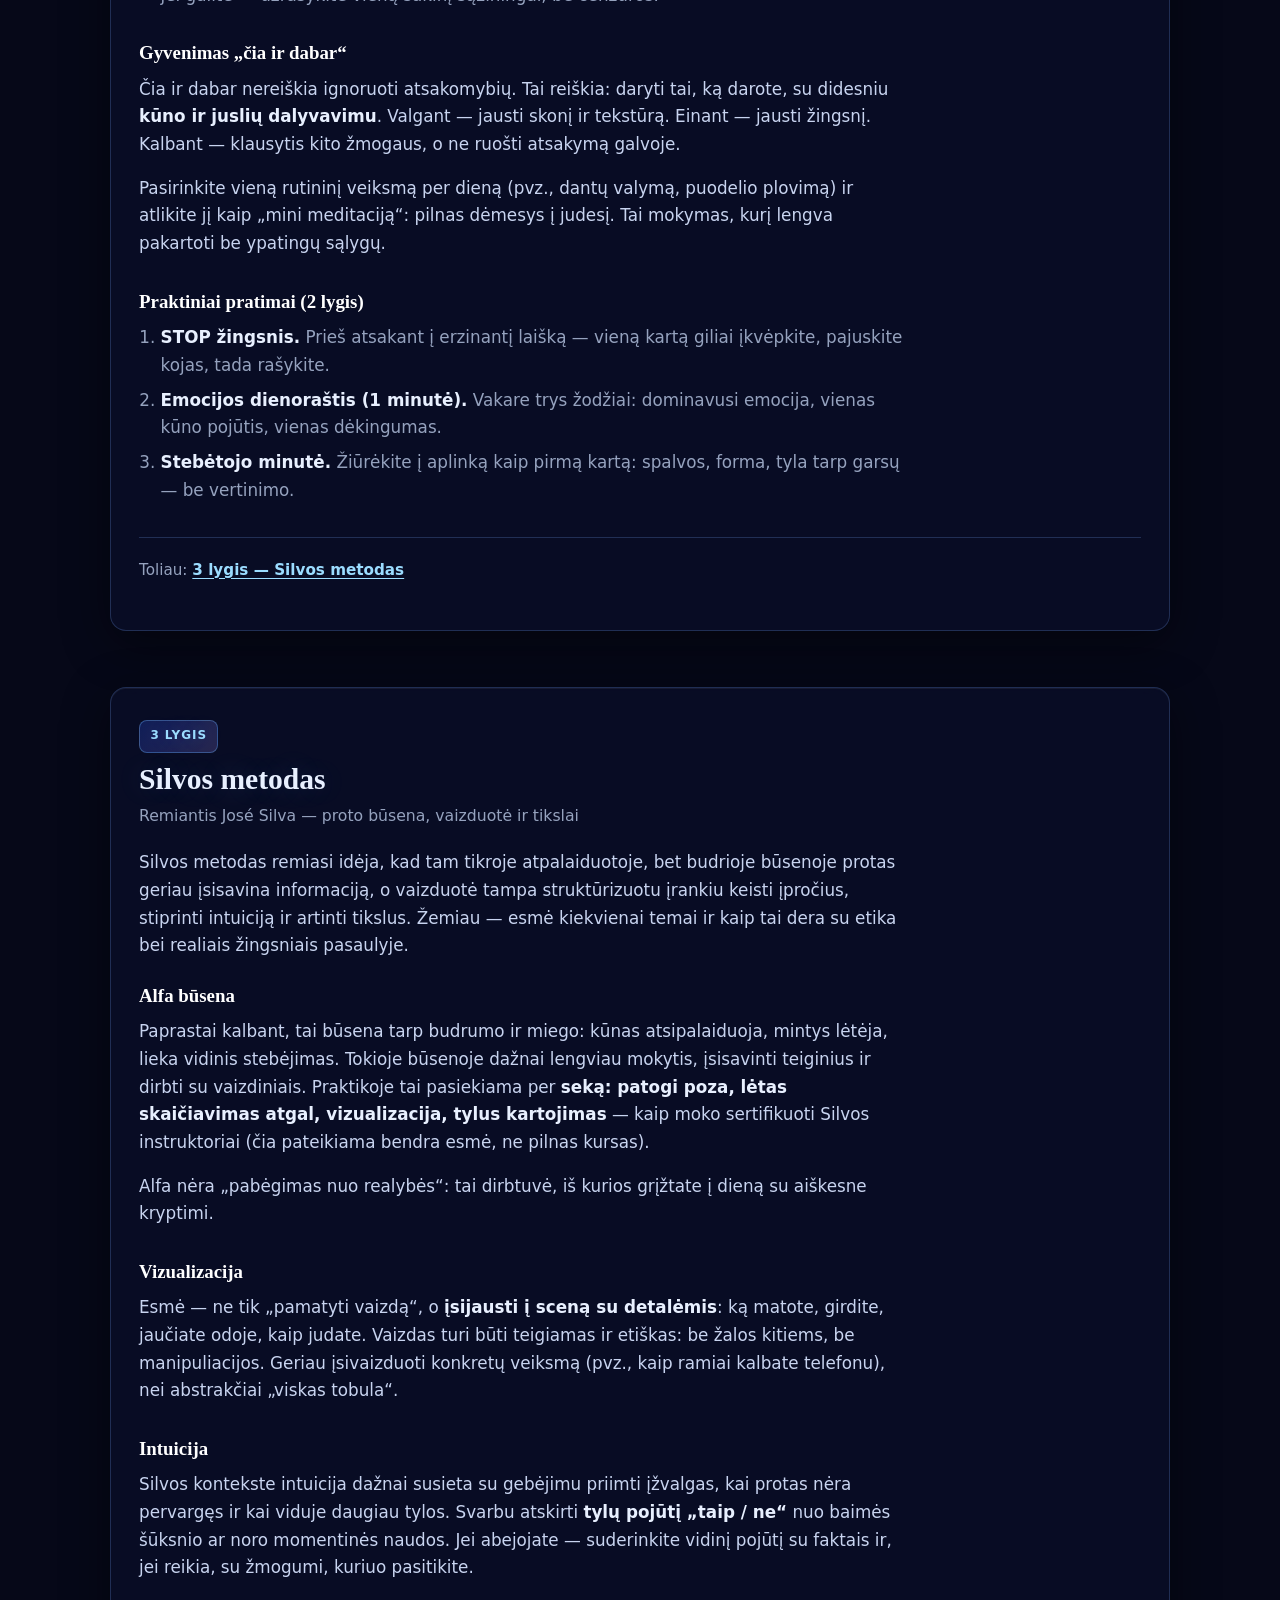
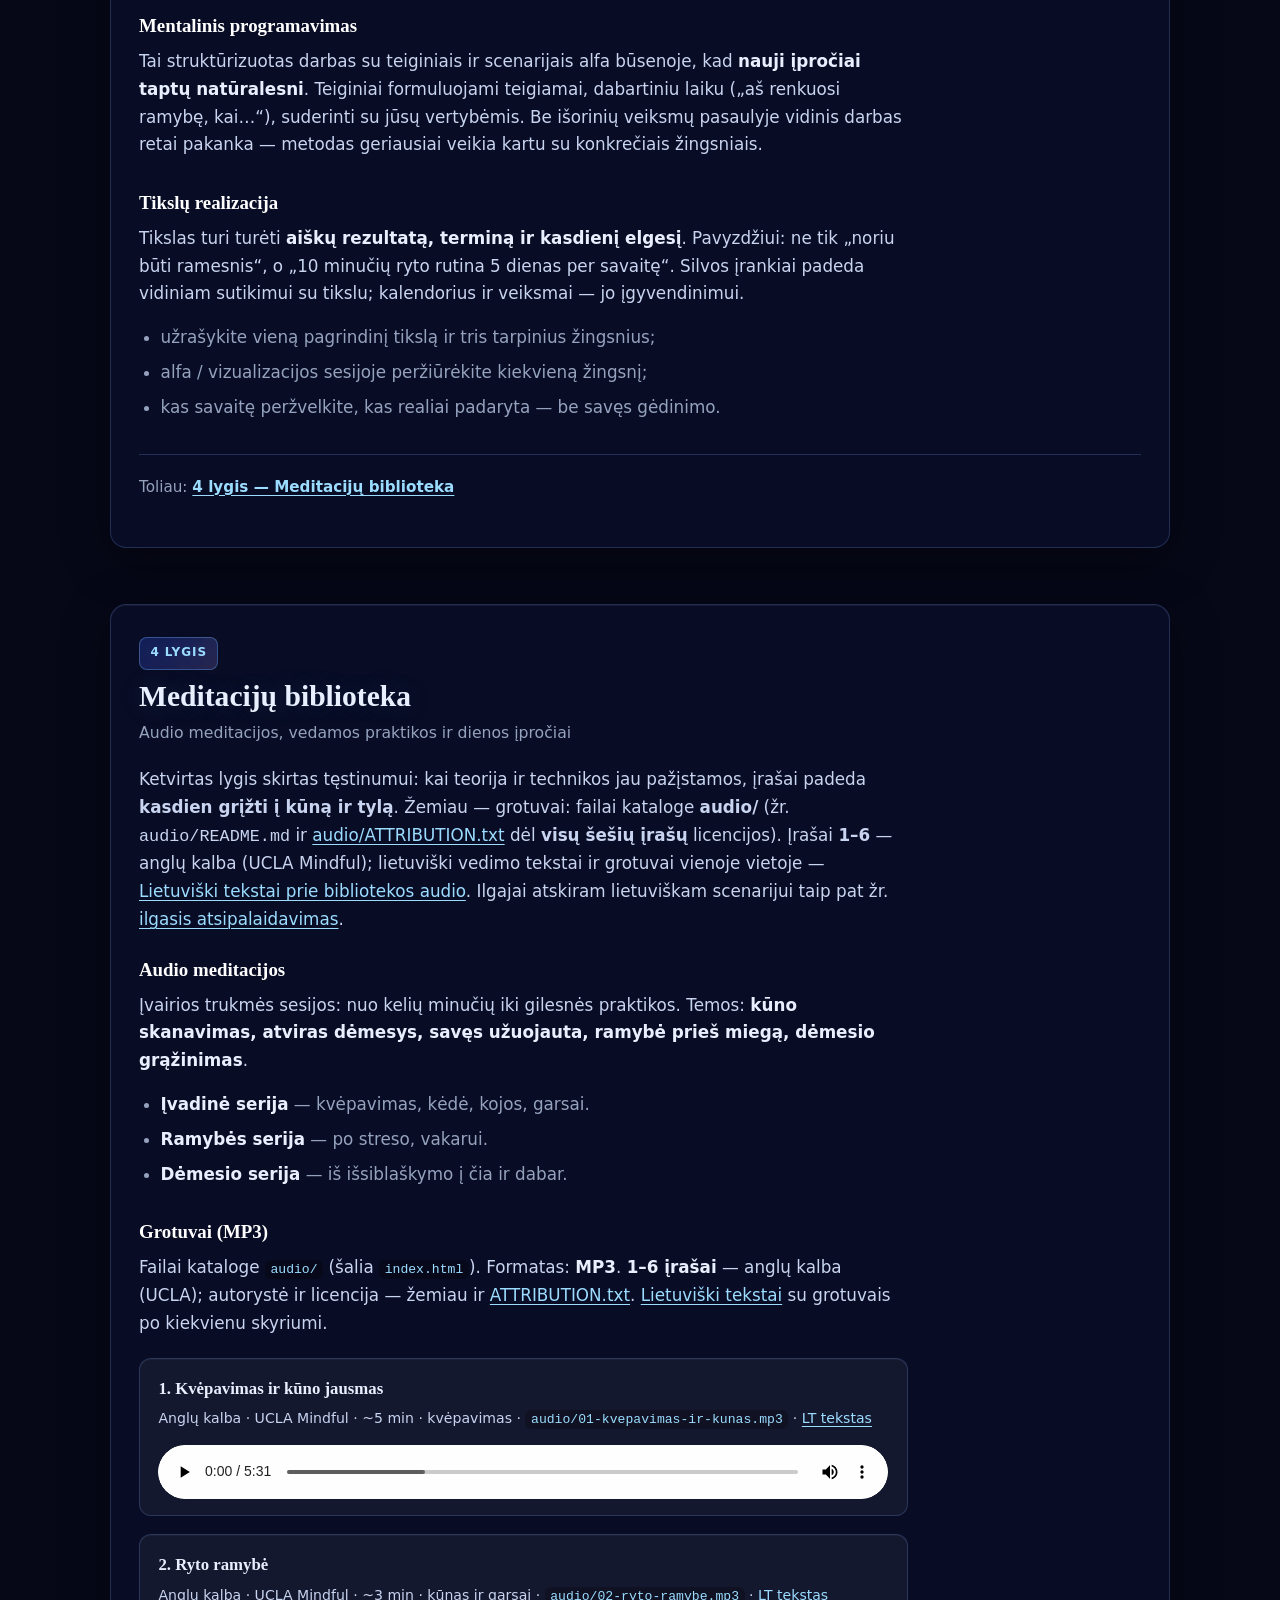
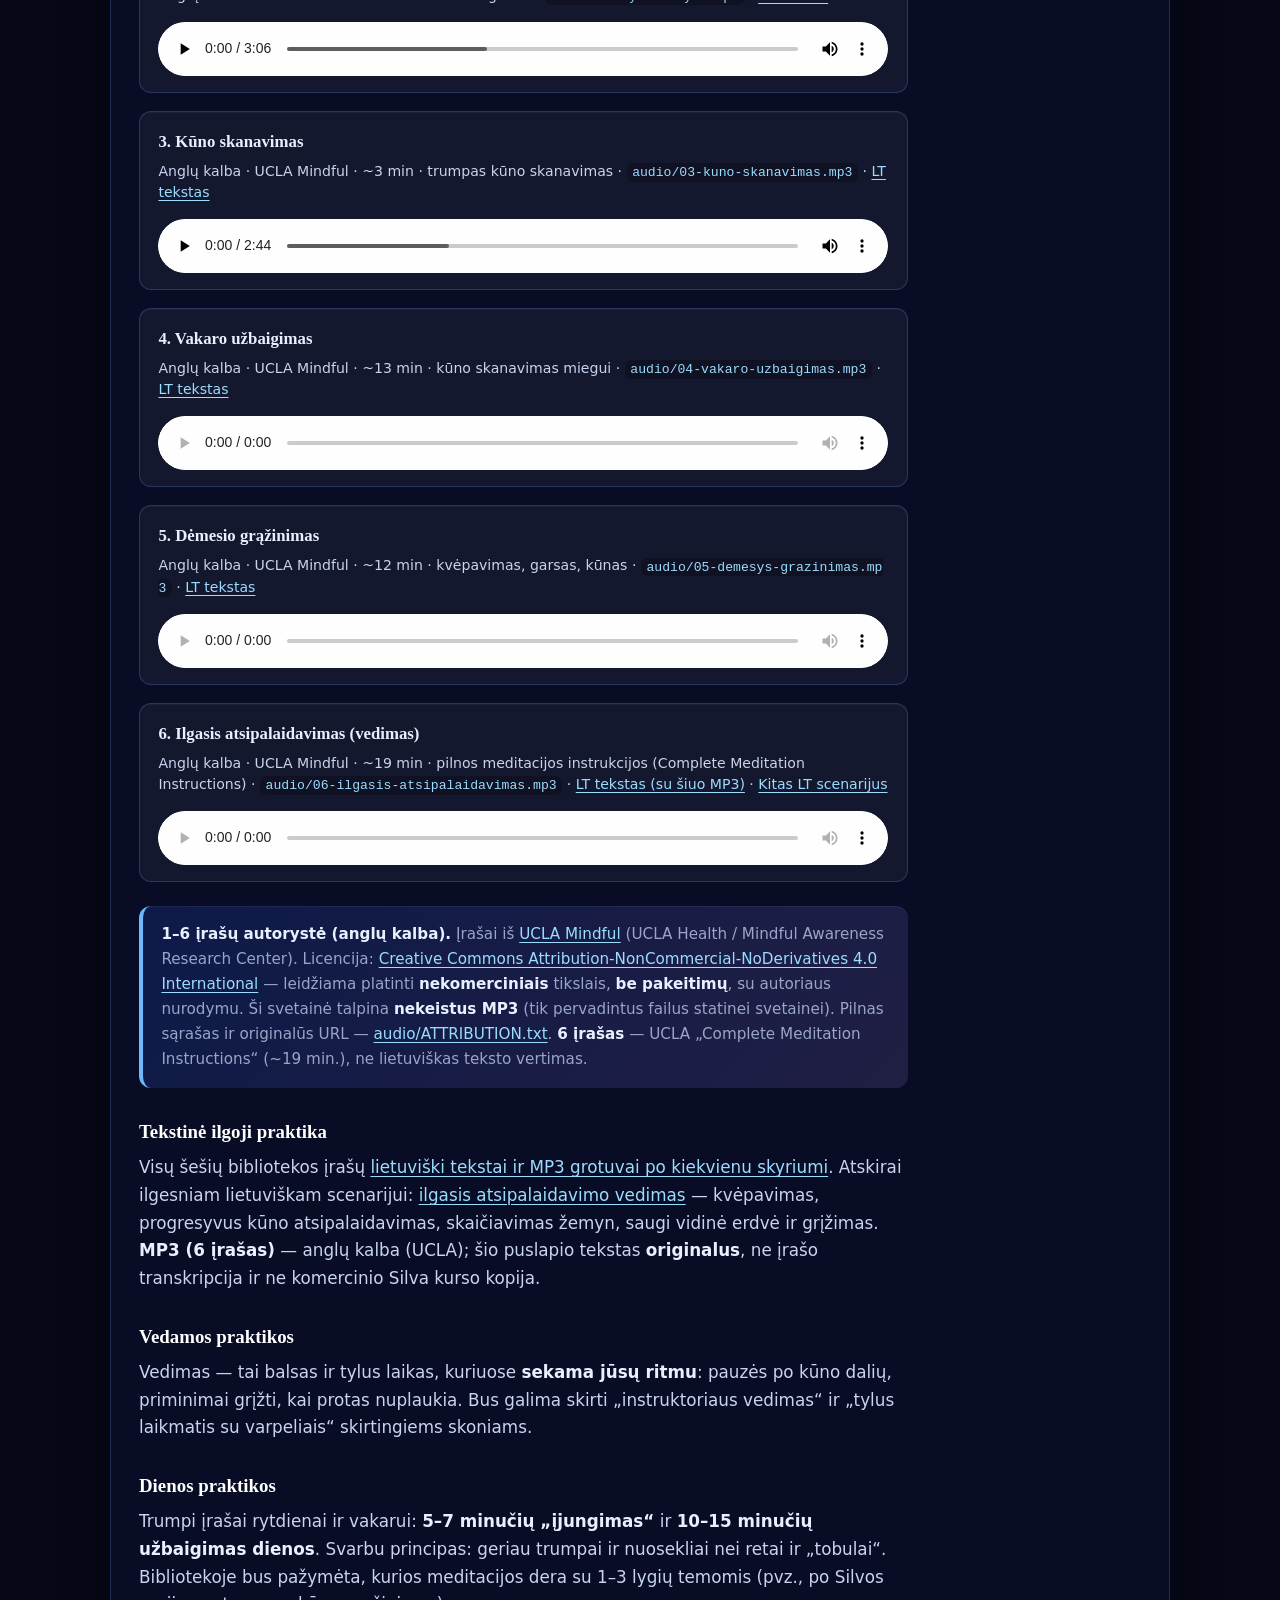
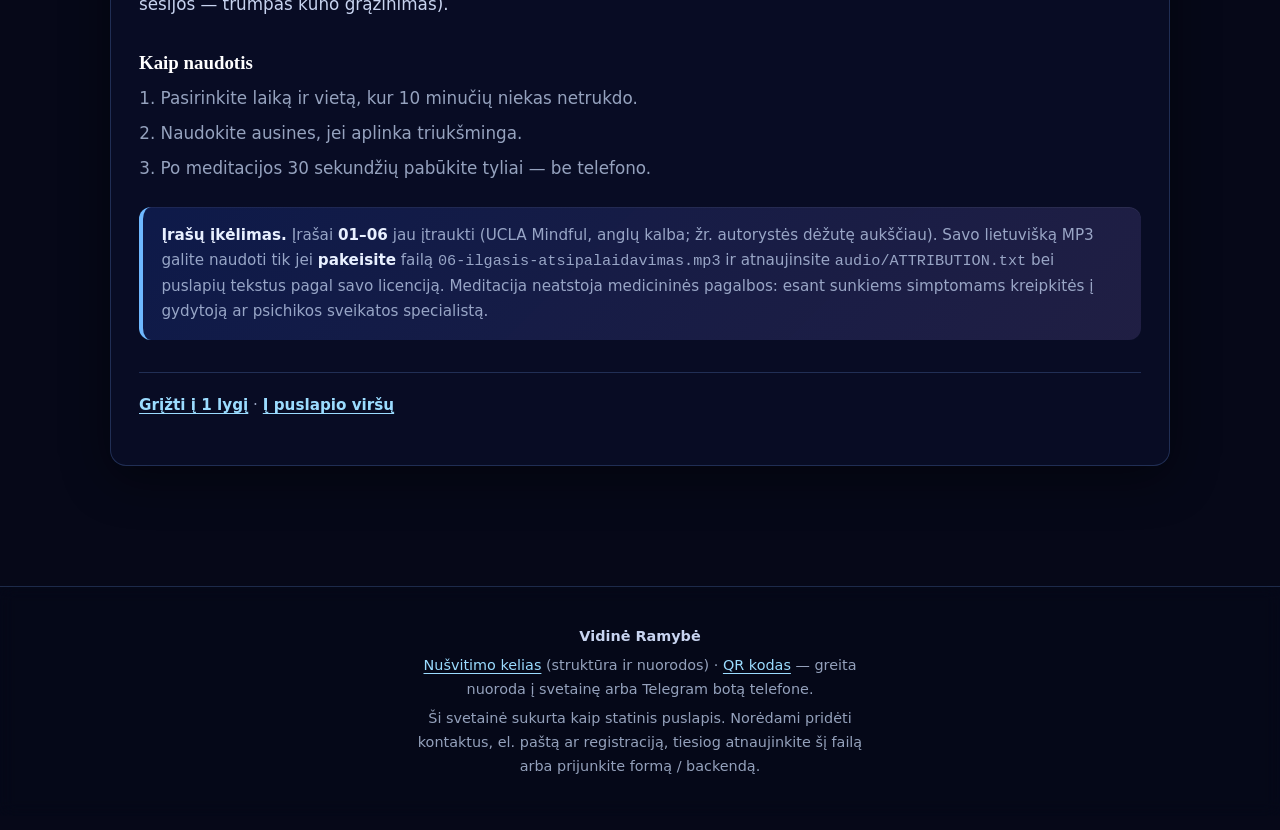
==== commit 08433ae2: "Deploying to gh-pages from @ Skautas/Futures-Signals-Bot@0e73a9303a8214bb3a4fb72bfdadb78d0b54176a 🚀" ====
--- a/index.html
+++ b/index.html
@@ -5,17 +5,17 @@
     <meta name="viewport" content="width=device-width, initial-scale=1" />
     <meta
       name="description"
-      content="Vidinės Ramybės Mokykla — kelionė per sąmoningumą, praktiką ir meditacijas. Eckhart Tolle, José Silva."
+      content="Vidinė Ramybė — kelionė per sąmoningumą, praktiką ir meditacijas. Eckhart Tolle, José Silva."
     />
-    <title>Vidinės Ramybės Mokykla</title>
-    <link rel="stylesheet" href="styles.css?v=20260610" />
+    <title>Vidinė Ramybė</title>
+    <link rel="stylesheet" href="styles.css?v=20260611" />
   </head>
   <body>
     <a class="skip-link" href="#turinys">Pereiti prie turinio</a>
 
     <header class="site-header">
       <div class="header-inner">
-        <a class="logo" href="#">Vidinės Ramybės Mokykla</a>
+        <a class="logo" href="#">Vidinė Ramybė</a>
         <button
           type="button"
           class="nav-toggle"
@@ -37,7 +37,7 @@
     </header>
 
     <section class="hero" aria-labelledby="hero-title">
-      <h1 id="hero-title">Vidinės Ramybės Mokykla</h1>
+      <h1 id="hero-title">Vidinė Ramybė</h1>
       <p class="tagline">
         Keturių lygių kelionė: nuo dabarties akimirkos ir sąmoningumo iki
         mentalinio aiškumo ir meditacijų — ramiai, žingsnis po žingsnio.
@@ -192,7 +192,7 @@
               Paprasta seka: pastebėjimas kūne → pavadinimas („daug įtampos,
               širdies srityje“) → leidimas būti kelioms minutėms be istorijos →
               grįžimas prie kvėpavimo ar veiksmo. Jei emocija labai stipri ar
-              ilgalaikė, verta kreiptis ir į specialistą — mokykla nekeičia
+              ilgalaikė, verta kreiptis ir į specialistą — čia pateikta medžiaga neatstoja
               terapijos.
             </p>
             <ul>
@@ -519,7 +519,7 @@
     </main>
 
     <footer class="site-footer">
-      <p><strong>Vidinės Ramybės Mokykla</strong></p>
+      <p><strong>Vidinė Ramybė</strong></p>
       <p>
         <a href="kelias.html">Nušvitimo kelias</a> (struktūra ir nuorodos) ·
         <a href="qr-vidine-ramybe.html">QR kodas</a> — greita nuoroda į svetainę arba
@@ -532,6 +532,6 @@
       </p>
     </footer>
 
-    <script src="app.js?v=20260610" defer></script>
+    <script src="app.js?v=20260611" defer></script>
   </body>
 </html>
--- a/styles.css
+++ b/styles.css
@@ -1,4 +1,4 @@
-/* Vidinės Ramybės Mokykla — kosminis fonas (paveikslas + tamsi stiklo estetika) */
+/* Vidinė Ramybė — kosminis fonas (paveikslas + tamsi stiklo estetika) */
 :root {
   --void: #060818;
   --text: #e8f0ff;
